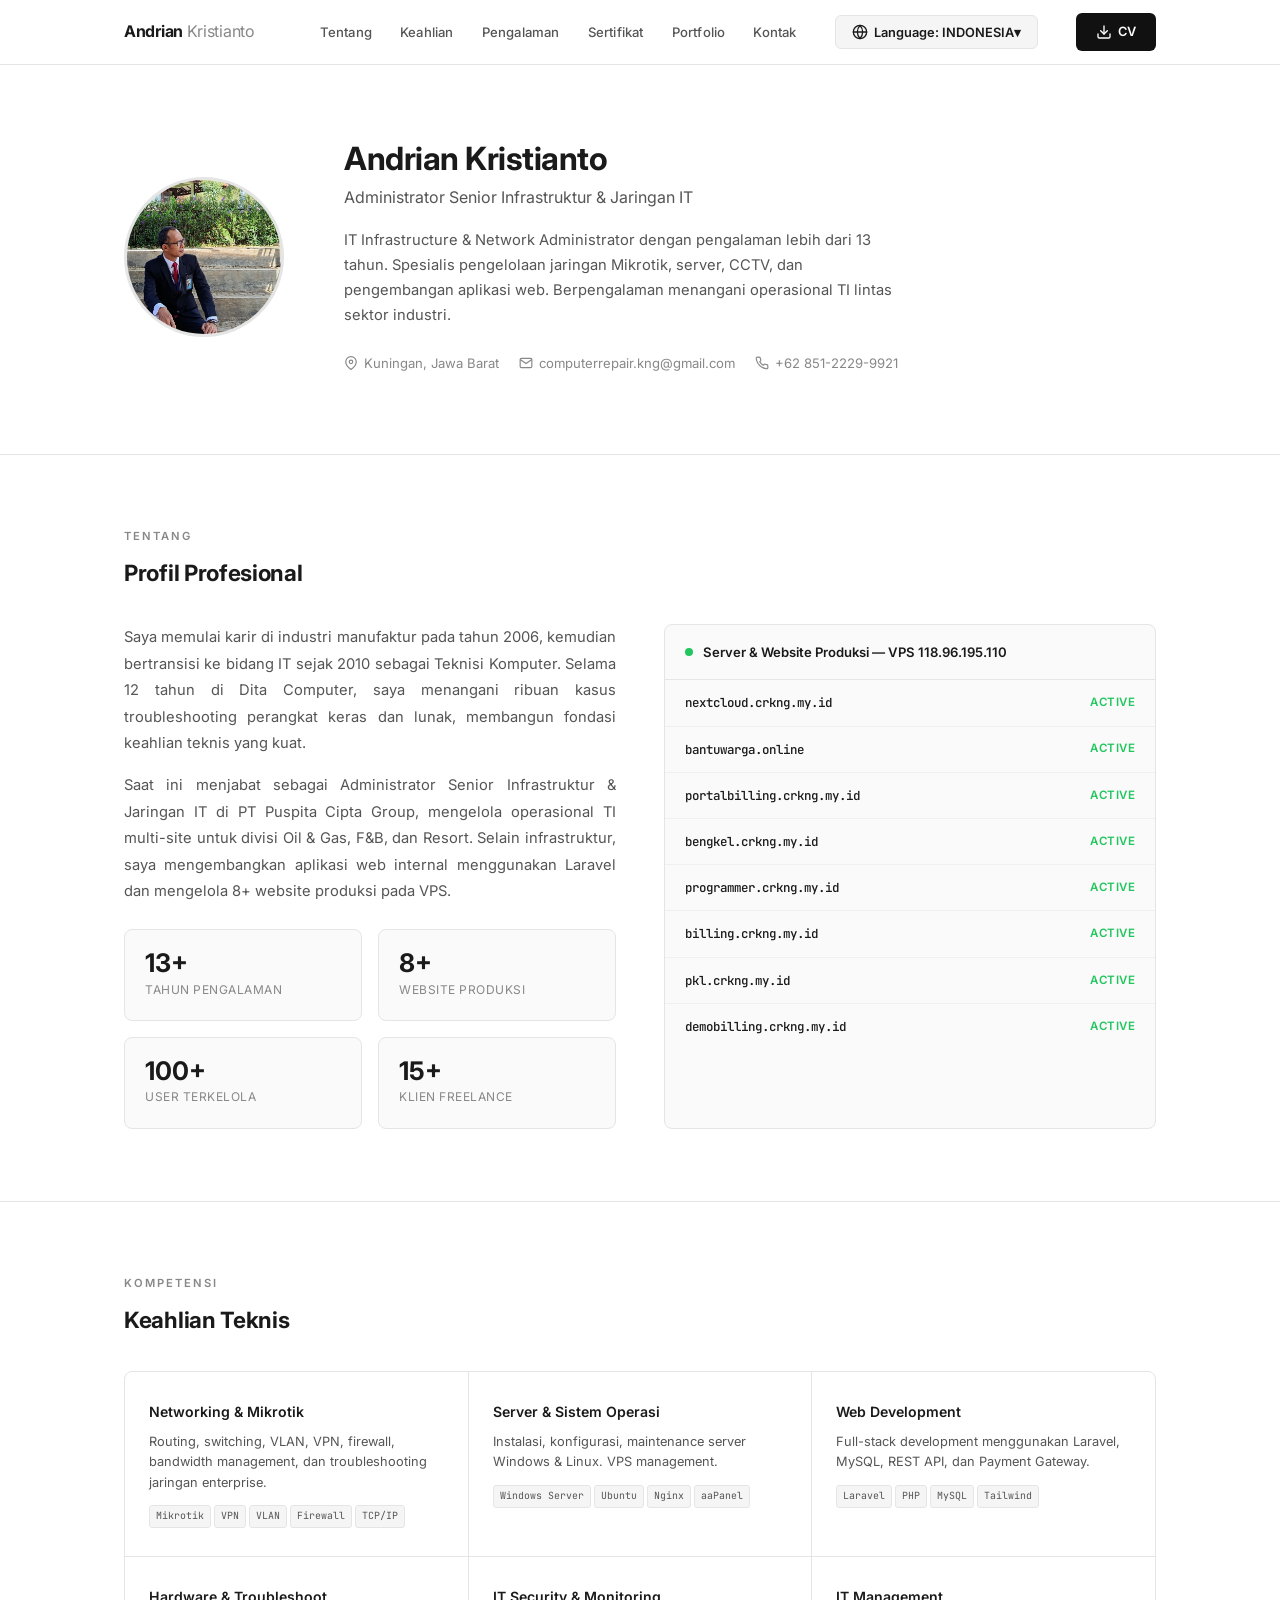
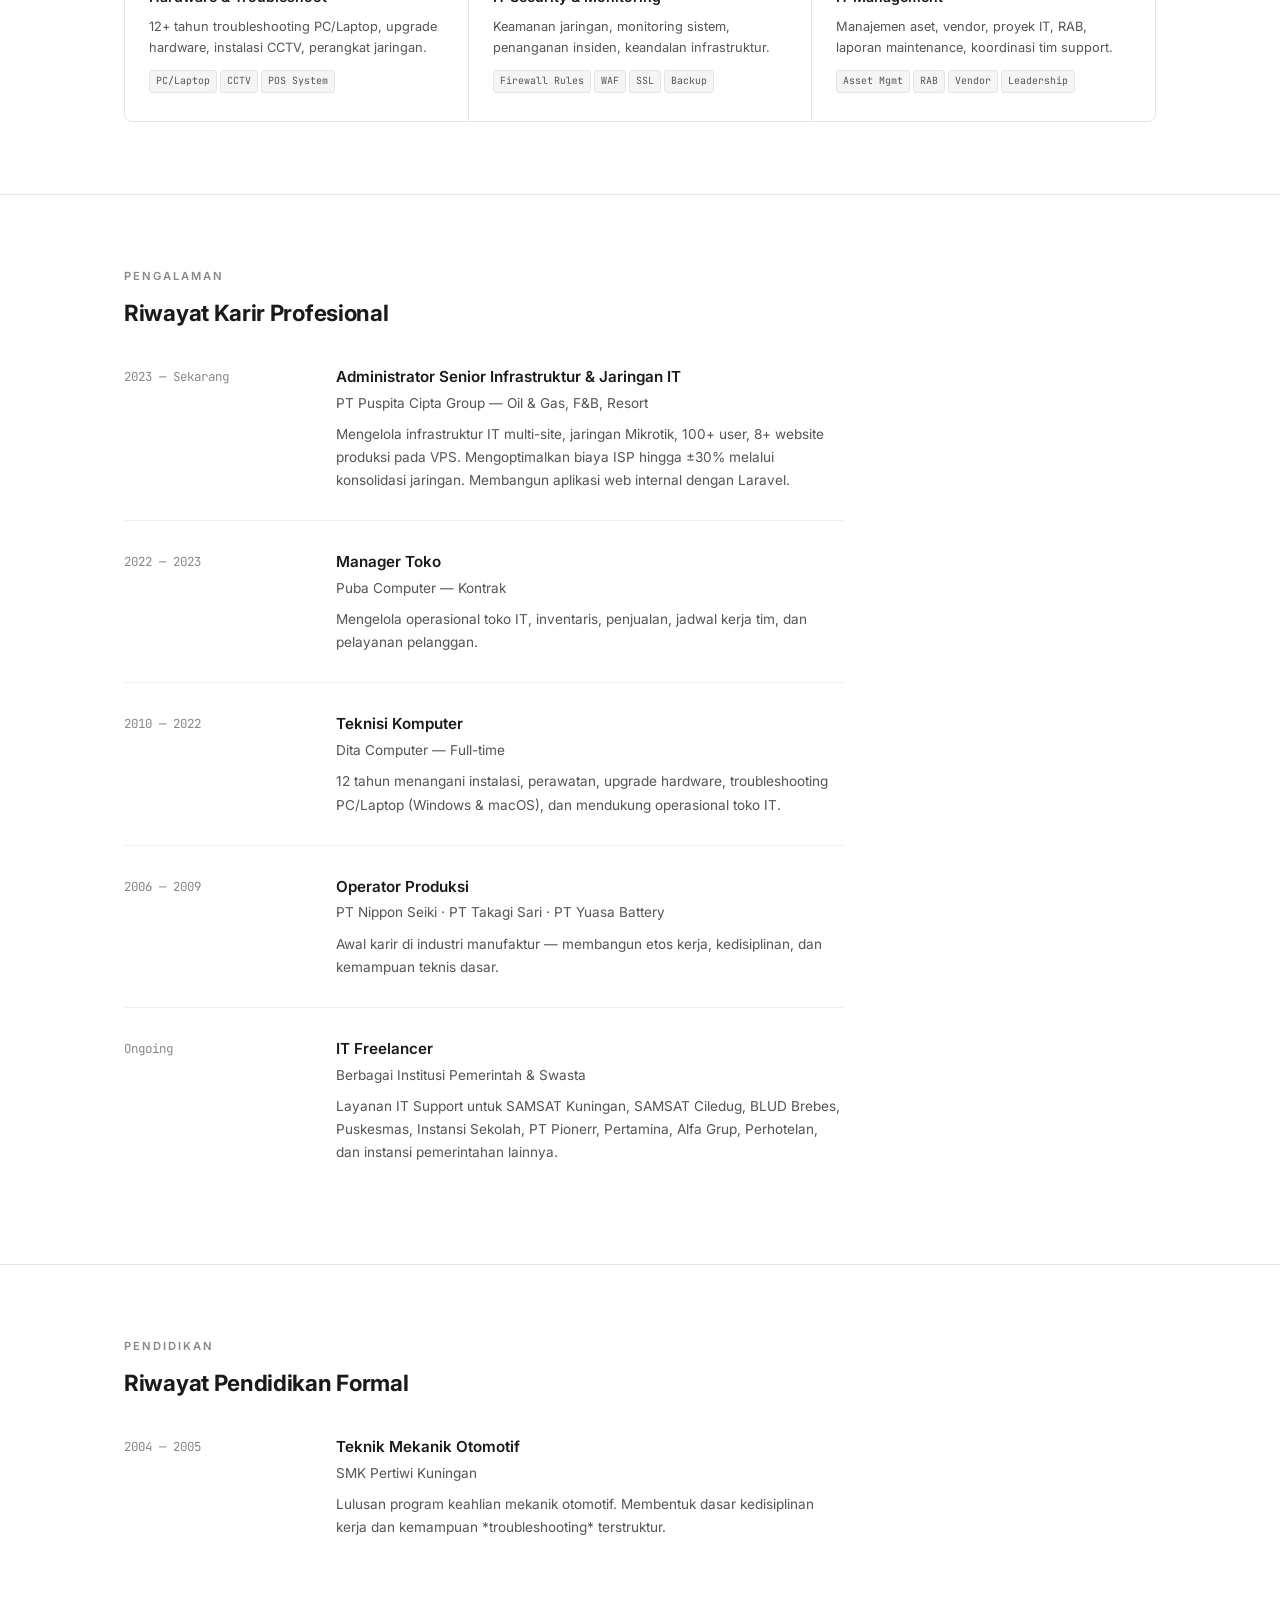
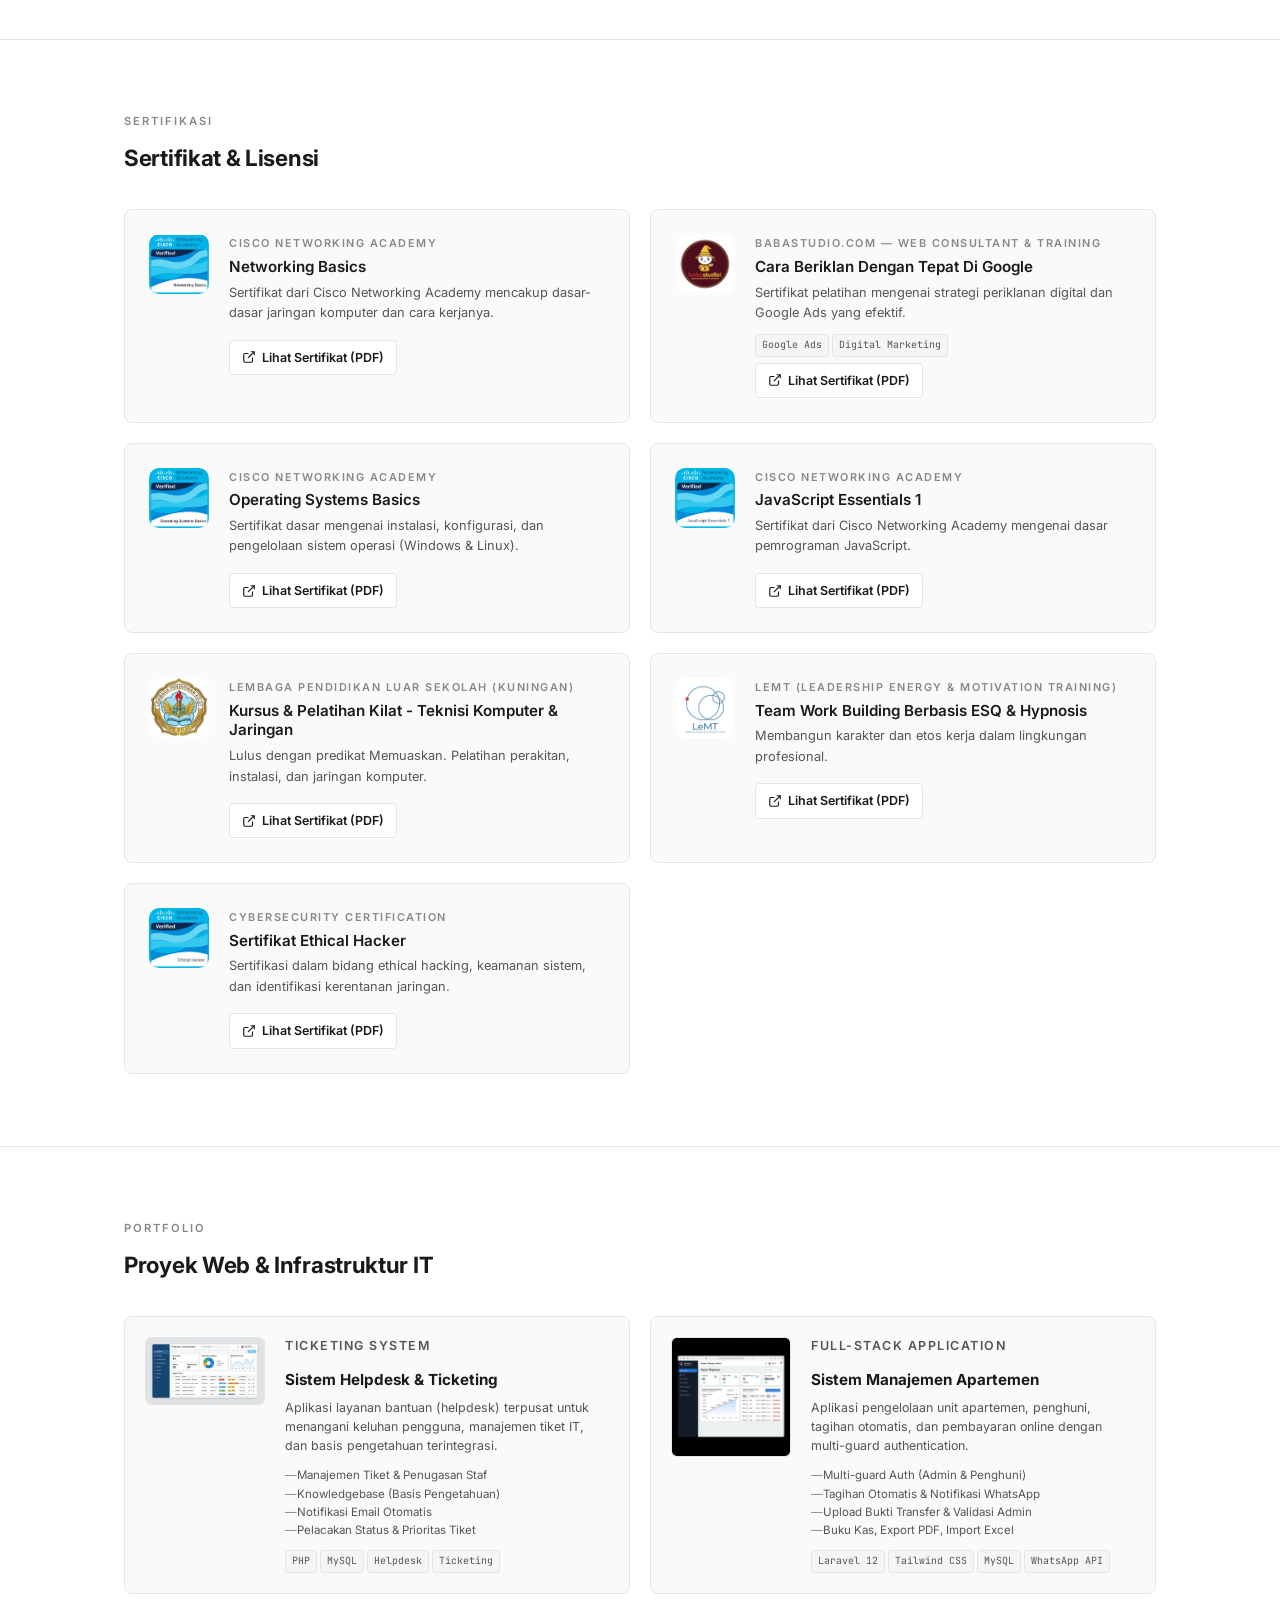
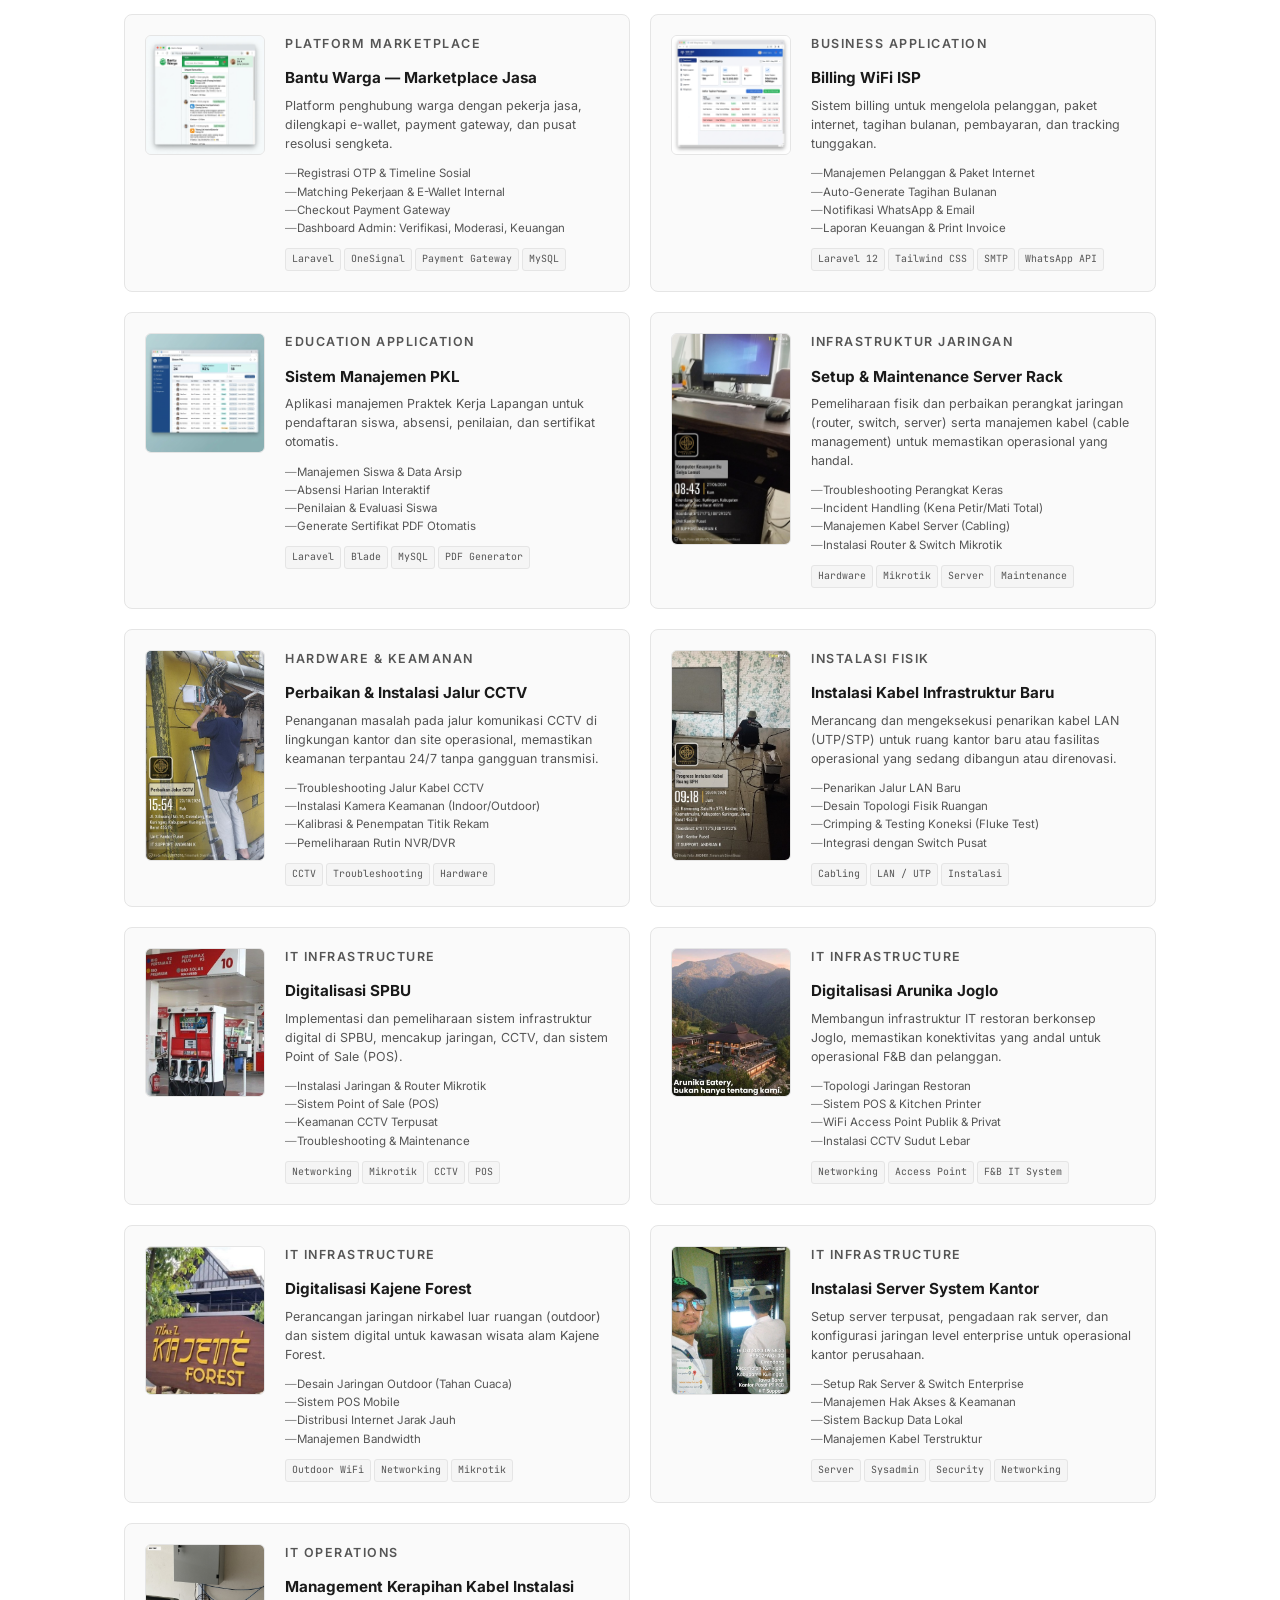
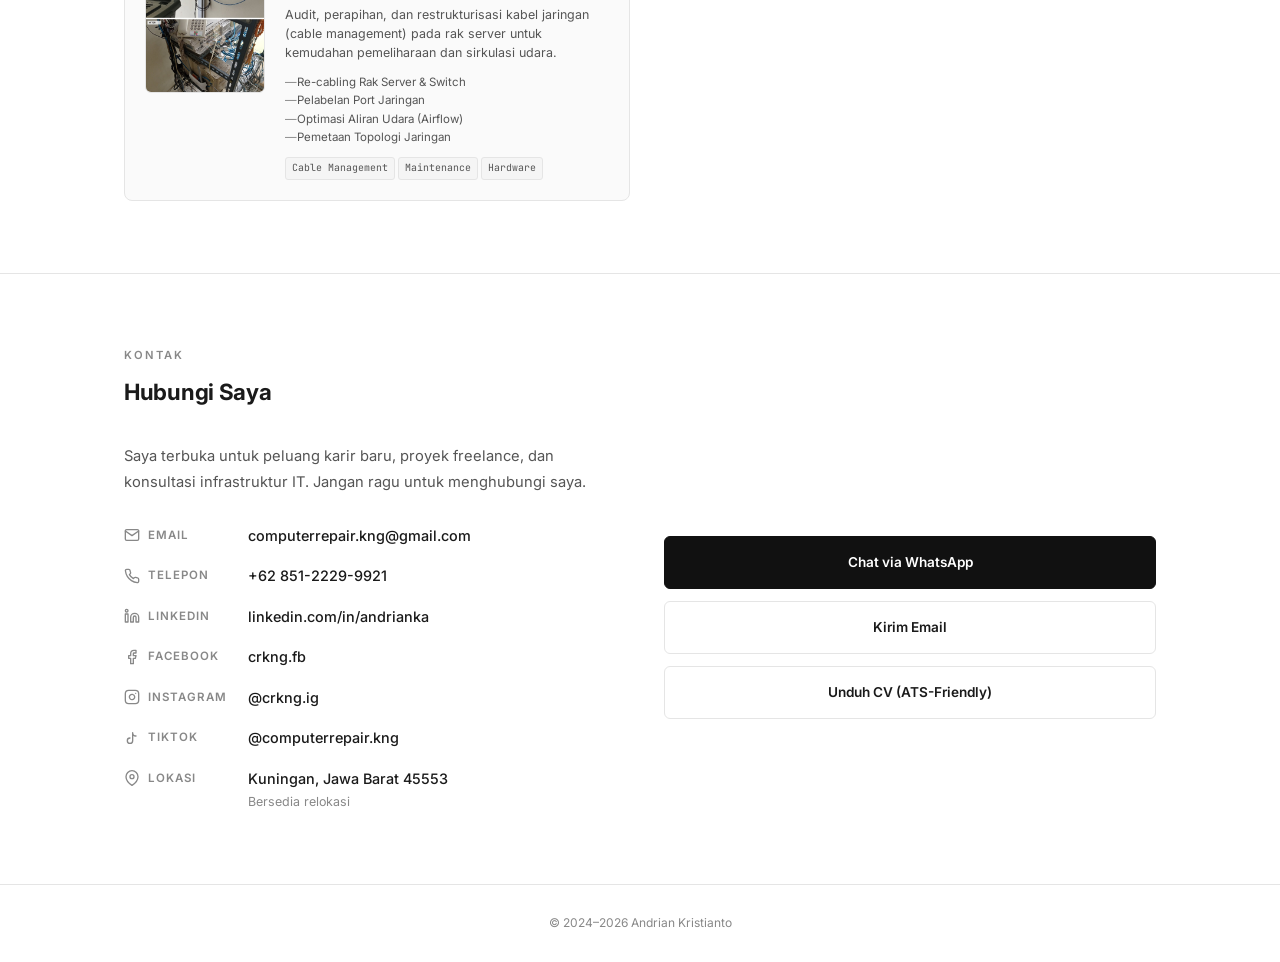
==== index.html @ 70e2c7cf "feat: add Ethical Hacker certification details and badge to portfolio section" ====
<!DOCTYPE html>
<html lang="id">
<head>
    <meta charset="UTF-8">
    <meta name="viewport" content="width=device-width, initial-scale=1.0">
    <title>Andrian Kristianto — IT Infrastructure & Network Administrator</title>
    <meta name="description" content="Andrian Kristianto — Administrator Senior Infrastruktur & Jaringan IT dengan pengalaman 13+ tahun di bidang IT Infrastructure, Networking, dan Web Development.">
    <meta name="author" content="Andrian Kristianto">
    <link rel="icon" href="data:image/svg+xml,<svg xmlns='http://www.w3.org/2000/svg' viewBox='0 0 100 100'><text y='.9em' font-size='90'>A</text></svg>">
    <link rel="stylesheet" href="style.css?v=2.0">
</head>
<body>

    <!-- NAVIGATION -->
    <nav class="navbar">
        <div class="container">
            <a href="#" class="nav-logo">Andrian <span>Kristianto</span></a>
            <div class="nav-menu" id="navMenu">
                <a href="#about">Tentang</a>
                <a href="#skills">Keahlian</a>
                <a href="#experience">Pengalaman</a>
                <a href="#sertifikat">Sertifikat</a>
                <a href="#portfolio">Portfolio</a>
                <a href="#contact">Kontak</a>
                <div class="lang-dropdown">
                    <button class="lang-dropbtn notranslate" onclick="toggleLangDropdown(event)">
                        <svg viewBox="0 0 24 24" width="16" height="16" stroke="currentColor" stroke-width="2" fill="none" stroke-linecap="round" stroke-linejoin="round" style="margin-right: 6px;"><circle cx="12" cy="12" r="10"></circle><line x1="2" y1="12" x2="22" y2="12"></line><path d="M12 2a15.3 15.3 0 0 1 4 10 15.3 15.3 0 0 1-4 10 15.3 15.3 0 0 1-4-10 15.3 15.3 0 0 1 4-10z"></path></svg>
                        <span id="currentLangText">Language: INDONESIA</span> ▾
                    </button>
                    <div class="lang-dropdown-content" id="langDropdownContent">
                        <a href="#" class="active" onclick="switchMainLang(this, 'id', 'INDONESIA'); return false;">INDONESIA</a>
                        <a href="#" onclick="switchMainLang(this, 'en', 'ENGLISH'); return false;">ENGLISH</a>
                        <a href="#" onclick="switchMainLang(this, 'zh-CN', 'CHINA'); return false;">CHINA</a>
                        <a href="#" onclick="switchMainLang(this, 'ja', 'JAPAN'); return false;">JAPAN</a>
                    </div>
                </div>
                <a href="cv-ats.html" class="btn-cv" target="_blank">
                    <svg viewBox="0 0 24 24" width="16" height="16" stroke="currentColor" stroke-width="2" fill="none" stroke-linecap="round" stroke-linejoin="round"><path d="M21 15v4a2 2 0 0 1-2 2H5a2 2 0 0 1-2-2v-4"></path><polyline points="7 10 12 15 17 10"></polyline><line x1="12" y1="15" x2="12" y2="3"></line></svg>
                    CV
                </a>
            </div>
            <div class="nav-toggle" id="navToggle">
                <span></span><span></span><span></span>
            </div>
        </div>
    </nav>

    <!-- HERO -->
    <section class="hero">
        <div class="container">
            <div class="hero-inner">
                <div class="hero-photo">
                    <img src="assets/img/IMG_20260508_091428.jpg" alt="Andrian Kristianto">
                </div>
                <div class="hero-info">
                    <h1>Andrian Kristianto</h1>
                    <p class="hero-title">Administrator Senior Infrastruktur & Jaringan IT</p>
                    <p class="hero-desc">
                        IT Infrastructure & Network Administrator dengan pengalaman lebih dari 13 tahun. 
                        Spesialis pengelolaan jaringan Mikrotik, server, CCTV, dan pengembangan 
                        aplikasi web. Berpengalaman menangani operasional TI lintas sektor industri.
                    </p>
                    <div class="hero-meta">
                        <span>
                            <svg viewBox="0 0 24 24"><path d="M21 10c0 7-9 13-9 13s-9-6-9-13a9 9 0 0118 0z"/><circle cx="12" cy="10" r="3"/></svg>
                            Kuningan, Jawa Barat
                        </span>
                        <span>
                            <svg viewBox="0 0 24 24"><path d="M4 4h16c1.1 0 2 .9 2 2v12c0 1.1-.9 2-2 2H4c-1.1 0-2-.9-2-2V6c0-1.1.9-2 2-2z"/><polyline points="22,6 12,13 2,6"/></svg>
                            computerrepair.kng@gmail.com
                        </span>
                        <span>
                            <svg viewBox="0 0 24 24"><path d="M22 16.92v3a2 2 0 01-2.18 2 19.79 19.79 0 01-8.63-3.07 19.5 19.5 0 01-6-6 19.79 19.79 0 01-3.07-8.67A2 2 0 014.11 2h3a2 2 0 012 1.72c.127.96.361 1.903.7 2.81a2 2 0 01-.45 2.11L8.09 9.91a16 16 0 006 6l1.27-1.27a2 2 0 012.11-.45c.907.339 1.85.573 2.81.7A2 2 0 0122 16.92z"/></svg>
                            +62 851-2229-9921
                        </span>
                    </div>
                </div>
            </div>
        </div>
    </section>

    <!-- ABOUT -->
    <section id="about" class="section">
        <div class="container">
            <p class="section-label">Tentang</p>
            <h2 class="section-title">Profil Profesional</h2>

            <div class="about-grid">
                <div class="about-text reveal">
                    <p>
                        Saya memulai karir di industri manufaktur pada tahun 2006, kemudian bertransisi ke bidang IT 
                        sejak 2010 sebagai Teknisi Komputer. Selama 12 tahun di Dita Computer, saya menangani 
                        ribuan kasus troubleshooting perangkat keras dan lunak, membangun fondasi keahlian teknis 
                        yang kuat.
                    </p>
                    <p>
                        Saat ini menjabat sebagai Administrator Senior Infrastruktur & Jaringan IT di 
                        PT Puspita Cipta Group, mengelola operasional TI multi-site untuk divisi Oil & Gas, 
                        F&B, dan Resort. Selain infrastruktur, saya mengembangkan aplikasi web internal 
                        menggunakan Laravel dan mengelola 8+ website produksi pada VPS.
                    </p>

                    <div class="about-stats">
                        <div class="stat-item">
                            <div class="stat-number">13+</div>
                            <div class="stat-label">Tahun Pengalaman</div>
                        </div>
                        <div class="stat-item">
                            <div class="stat-number">8+</div>
                            <div class="stat-label">Website Produksi</div>
                        </div>
                        <div class="stat-item">
                            <div class="stat-number">100+</div>
                            <div class="stat-label">User Terkelola</div>
                        </div>
                        <div class="stat-item">
                            <div class="stat-number">15+</div>
                            <div class="stat-label">Klien Freelance</div>
                        </div>
                    </div>
                </div>

                <div class="server-panel reveal">
                    <div class="server-panel-header">
                        <span class="dot-green"></span>
                        Server & Website Produksi — VPS 118.96.195.110
                    </div>
                    <div class="server-item">
                        <span class="name">nextcloud.crkng.my.id</span>
                        <span class="status">Active</span>
                    </div>
                    <div class="server-item">
                        <span class="name">bantuwarga.online</span>
                        <span class="status">Active</span>
                    </div>
                    <div class="server-item">
                        <span class="name">portalbilling.crkng.my.id</span>
                        <span class="status">Active</span>
                    </div>
                    <div class="server-item">
                        <span class="name">bengkel.crkng.my.id</span>
                        <span class="status">Active</span>
                    </div>
                    <div class="server-item">
                        <span class="name">programmer.crkng.my.id</span>
                        <span class="status">Active</span>
                    </div>
                    <div class="server-item">
                        <span class="name">billing.crkng.my.id</span>
                        <span class="status">Active</span>
                    </div>
                    <div class="server-item">
                        <span class="name">pkl.crkng.my.id</span>
                        <span class="status">Active</span>
                    </div>
                    <div class="server-item">
                        <span class="name">demobilling.crkng.my.id</span>
                        <span class="status">Active</span>
                    </div>
                </div>
            </div>
        </div>
    </section>

    <!-- SKILLS -->
    <section id="skills" class="section">
        <div class="container">
            <p class="section-label">Kompetensi</p>
            <h2 class="section-title">Keahlian Teknis</h2>

            <div class="skills-grid reveal">
                <div class="skill-item">
                    <h3>Networking & Mikrotik</h3>
                    <p>Routing, switching, VLAN, VPN, firewall, bandwidth management, dan troubleshooting jaringan enterprise.</p>
                    <div class="tags">
                        <span class="tag">Mikrotik</span>
                        <span class="tag">VPN</span>
                        <span class="tag">VLAN</span>
                        <span class="tag">Firewall</span>
                        <span class="tag">TCP/IP</span>
                    </div>
                </div>
                <div class="skill-item">
                    <h3>Server & Sistem Operasi</h3>
                    <p>Instalasi, konfigurasi, maintenance server Windows & Linux. VPS management.</p>
                    <div class="tags">
                        <span class="tag">Windows Server</span>
                        <span class="tag">Ubuntu</span>
                        <span class="tag">Nginx</span>
                        <span class="tag">aaPanel</span>
                    </div>
                </div>
                <div class="skill-item">
                    <h3>Web Development</h3>
                    <p>Full-stack development menggunakan Laravel, MySQL, REST API, dan Payment Gateway.</p>
                    <div class="tags">
                        <span class="tag">Laravel</span>
                        <span class="tag">PHP</span>
                        <span class="tag">MySQL</span>
                        <span class="tag">Tailwind</span>
                    </div>
                </div>
                <div class="skill-item">
                    <h3>Hardware & Troubleshoot</h3>
                    <p>12+ tahun troubleshooting PC/Laptop, upgrade hardware, instalasi CCTV, perangkat jaringan.</p>
                    <div class="tags">
                        <span class="tag">PC/Laptop</span>
                        <span class="tag">CCTV</span>
                        <span class="tag">POS System</span>
                    </div>
                </div>
                <div class="skill-item">
                    <h3>IT Security & Monitoring</h3>
                    <p>Keamanan jaringan, monitoring sistem, penanganan insiden, keandalan infrastruktur.</p>
                    <div class="tags">
                        <span class="tag">Firewall Rules</span>
                        <span class="tag">WAF</span>
                        <span class="tag">SSL</span>
                        <span class="tag">Backup</span>
                    </div>
                </div>
                <div class="skill-item">
                    <h3>IT Management</h3>
                    <p>Manajemen aset, vendor, proyek IT, RAB, laporan maintenance, koordinasi tim support.</p>
                    <div class="tags">
                        <span class="tag">Asset Mgmt</span>
                        <span class="tag">RAB</span>
                        <span class="tag">Vendor</span>
                        <span class="tag">Leadership</span>
                    </div>
                </div>
            </div>
        </div>
    </section>

    <!-- EXPERIENCE -->
    <section id="experience" class="section">
        <div class="container">
            <p class="section-label">Pengalaman</p>
            <h2 class="section-title">Riwayat Karir Profesional</h2>

            <div class="exp-list">
                <div class="exp-item reveal">
                    <div class="exp-date">2023 — Sekarang</div>
                    <div class="exp-content">
                        <h3>Administrator Senior Infrastruktur & Jaringan IT</h3>
                        <p class="exp-company">PT Puspita Cipta Group — Oil & Gas, F&B, Resort</p>
                        <p>Mengelola infrastruktur IT multi-site, jaringan Mikrotik, 100+ user, 8+ website produksi pada VPS. Mengoptimalkan biaya ISP hingga ±30% melalui konsolidasi jaringan. Membangun aplikasi web internal dengan Laravel.</p>
                    </div>
                </div>
                <div class="exp-item reveal">
                    <div class="exp-date">2022 — 2023</div>
                    <div class="exp-content">
                        <h3>Manager Toko</h3>
                        <p class="exp-company">Puba Computer — Kontrak</p>
                        <p>Mengelola operasional toko IT, inventaris, penjualan, jadwal kerja tim, dan pelayanan pelanggan.</p>
                    </div>
                </div>
                <div class="exp-item reveal">
                    <div class="exp-date">2010 — 2022</div>
                    <div class="exp-content">
                        <h3>Teknisi Komputer</h3>
                        <p class="exp-company">Dita Computer — Full-time</p>
                        <p>12 tahun menangani instalasi, perawatan, upgrade hardware, troubleshooting PC/Laptop (Windows & macOS), dan mendukung operasional toko IT.</p>
                    </div>
                </div>
                <div class="exp-item reveal">
                    <div class="exp-date">2006 — 2009</div>
                    <div class="exp-content">
                        <h3>Operator Produksi</h3>
                        <p class="exp-company">PT Nippon Seiki · PT Takagi Sari · PT Yuasa Battery</p>
                        <p>Awal karir di industri manufaktur — membangun etos kerja, kedisiplinan, dan kemampuan teknis dasar.</p>
                    </div>
                </div>
                <div class="exp-item reveal">
                    <div class="exp-date">Ongoing</div>
                    <div class="exp-content">
                        <h3>IT Freelancer</h3>
                        <p class="exp-company">Berbagai Institusi Pemerintah & Swasta</p>
                        <p>Layanan IT Support untuk SAMSAT Kuningan, SAMSAT Ciledug, BLUD Brebes, Puskesmas, Instansi Sekolah, PT Pionerr, Pertamina, Alfa Grup, Perhotelan, dan instansi pemerintahan lainnya.</p>
                    </div>
                </div>
            </div>
        </div>
    </section>

    <!-- EDUCATION -->
    <section id="education" class="section">
        <div class="container">
            <p class="section-label">Pendidikan</p>
            <h2 class="section-title">Riwayat Pendidikan Formal</h2>

            <div class="exp-list">
                <div class="exp-item reveal">
                    <div class="exp-date">2004 — 2005</div>
                    <div class="exp-content">
                        <h3>Teknik Mekanik Otomotif</h3>
                        <p class="exp-company">SMK Pertiwi Kuningan</p>
                        <p>Lulusan program keahlian mekanik otomotif. Membentuk dasar kedisiplinan kerja dan kemampuan *troubleshooting* terstruktur.</p>
                    </div>
                </div>
            </div>
        </div>
    </section>

    <!-- SERTIFIKAT -->
    <section id="sertifikat" class="section">
        <div class="container">
            <p class="section-label">Sertifikasi</p>
            <h2 class="section-title">Sertifikat & Lisensi</h2>

            <div class="cert-grid reveal">
                <div class="cert-card">
                    <div class="cert-badge" style="padding: 0; overflow: hidden; background: transparent; border: none; box-shadow: none;">
                        <img src="assets/img/badge-networking.jpg" alt="Cisco Badge" style="width: 100%; height: 100%; object-fit: contain;">
                    </div>
                    <div class="cert-info">
                        <p class="cert-issuer">Cisco Networking Academy</p>
                        <h3>Networking Basics</h3>
                        <p class="cert-desc">Sertifikat dari Cisco Networking Academy mencakup dasar-dasar jaringan komputer dan cara kerjanya.</p>
                        <a href="Sertifikat/Certificated Basic Skill Networking Andrian.pdf" target="_blank" class="cert-link">
                            <svg viewBox="0 0 24 24" width="14" height="14" stroke="currentColor" stroke-width="2" fill="none"><path d="M18 13v6a2 2 0 0 1-2 2H5a2 2 0 0 1-2-2V8a2 2 0 0 1 2-2h6"></path><polyline points="15 3 21 3 21 9"></polyline><line x1="10" y1="14" x2="21" y2="3"></line></svg>
                            Lihat Sertifikat (PDF)
                        </a>
                    </div>
                </div>

                <div class="cert-card">
                    <div class="cert-badge" style="padding: 0; overflow: hidden; background: transparent; border: none; box-shadow: none;">
                        <img src="assets/img/badge-babastudio.jpg" alt="Babastudio Badge" style="width: 100%; height: 100%; object-fit: contain; border-radius: 8px;">
                    </div>
                    <div class="cert-info">
                        <p class="cert-issuer">Babastudio.com — Web Consultant & Training</p>
                        <h3>Cara Beriklan Dengan Tepat Di Google</h3>
                        <p class="cert-desc">Sertifikat pelatihan mengenai strategi periklanan digital dan Google Ads yang efektif.</p>
                        <div class="tags">
                            <span class="tag">Google Ads</span>
                            <span class="tag">Digital Marketing</span>
                        </div>
                        <a href="Sertifikat/Sertifikat Andrian Kristianto Cara Beriklan Dengan Tepat Di Google.pdf" target="_blank" class="cert-link">
                            <svg viewBox="0 0 24 24" width="14" height="14" stroke="currentColor" stroke-width="2" fill="none"><path d="M18 13v6a2 2 0 0 1-2 2H5a2 2 0 0 1-2-2V8a2 2 0 0 1 2-2h6"></path><polyline points="15 3 21 3 21 9"></polyline><line x1="10" y1="14" x2="21" y2="3"></line></svg>
                            Lihat Sertifikat (PDF)
                        </a>
                    </div>
                </div>

                <div class="cert-card">
                    <div class="cert-badge" style="padding: 0; overflow: hidden; background: transparent; border: none; box-shadow: none;">
                        <img src="assets/img/badge-os.jpg" alt="Cisco Badge" style="width: 100%; height: 100%; object-fit: contain;">
                    </div>
                    <div class="cert-info">
                        <p class="cert-issuer">Cisco Networking Academy</p>
                        <h3>Operating Systems Basics</h3>
                        <p class="cert-desc">Sertifikat dasar mengenai instalasi, konfigurasi, dan pengelolaan sistem operasi (Windows & Linux).</p>
                        <a href="Sertifikat/Sertifikat Basic OS.pdf" target="_blank" class="cert-link">
                            <svg viewBox="0 0 24 24" width="14" height="14" stroke="currentColor" stroke-width="2" fill="none"><path d="M18 13v6a2 2 0 0 1-2 2H5a2 2 0 0 1-2-2V8a2 2 0 0 1 2-2h6"></path><polyline points="15 3 21 3 21 9"></polyline><line x1="10" y1="14" x2="21" y2="3"></line></svg>
                            Lihat Sertifikat (PDF)
                        </a>
                    </div>
                </div>

                <div class="cert-card">
                    <div class="cert-badge" style="padding: 0; overflow: hidden; background: transparent; border: none; box-shadow: none;">
                        <img src="assets/img/badge-js.jpg" alt="Cisco Badge" style="width: 100%; height: 100%; object-fit: contain;">
                    </div>
                    <div class="cert-info">
                        <p class="cert-issuer">Cisco Networking Academy</p>
                        <h3>JavaScript Essentials 1</h3>
                        <p class="cert-desc">Sertifikat dari Cisco Networking Academy mengenai dasar pemrograman JavaScript.</p>
                        <a href="Sertifikat/Sertifikat Javascript.pdf" target="_blank" class="cert-link">
                            <svg viewBox="0 0 24 24" width="14" height="14" stroke="currentColor" stroke-width="2" fill="none"><path d="M18 13v6a2 2 0 0 1-2 2H5a2 2 0 0 1-2-2V8a2 2 0 0 1 2-2h6"></path><polyline points="15 3 21 3 21 9"></polyline><line x1="10" y1="14" x2="21" y2="3"></line></svg>
                            Lihat Sertifikat (PDF)
                        </a>
                    </div>
                </div>

                <div class="cert-card">
                    <div class="cert-badge" style="padding: 0; overflow: hidden; background: transparent; border: none; box-shadow: none;">
                        <img src="assets/img/badge-lpk.jpg" alt="LPK Kilat Badge" style="width: 100%; height: 100%; object-fit: contain; border-radius: 8px;">
                    </div>
                    <div class="cert-info">
                        <p class="cert-issuer">Lembaga Pendidikan Luar Sekolah (Kuningan)</p>
                        <h3>Kursus & Pelatihan Kilat - Teknisi Komputer & Jaringan</h3>
                        <p class="cert-desc">Lulus dengan predikat Memuaskan. Pelatihan perakitan, instalasi, dan jaringan komputer.</p>
                        <a href="Sertifikat/Sertifikat_Teknisi_Komputer.pdf" target="_blank" class="cert-link">
                            <svg viewBox="0 0 24 24" width="14" height="14" stroke="currentColor" stroke-width="2" fill="none"><path d="M18 13v6a2 2 0 0 1-2 2H5a2 2 0 0 1-2-2V8a2 2 0 0 1 2-2h6"></path><polyline points="15 3 21 3 21 9"></polyline><line x1="10" y1="14" x2="21" y2="3"></line></svg>
                            Lihat Sertifikat (PDF)
                        </a>
                    </div>
                </div>

                <div class="cert-card">
                    <div class="cert-badge" style="padding: 0; overflow: hidden; background: transparent; border: none; box-shadow: none;">
                        <img src="assets/img/badge-lemt.jpg" alt="LeMT Badge" style="width: 100%; height: 100%; object-fit: contain; border-radius: 8px;">
                    </div>
                    <div class="cert-info">
                        <p class="cert-issuer">LeMT (Leadership energy & Motivation Training)</p>
                        <h3>Team Work Building Berbasis ESQ & Hypnosis</h3>
                        <p class="cert-desc">Membangun karakter dan etos kerja dalam lingkungan profesional.</p>
                        <a href="Sertifikat/Sertifikat_Team_Work_ESQ.pdf" target="_blank" class="cert-link">
                            <svg viewBox="0 0 24 24" width="14" height="14" stroke="currentColor" stroke-width="2" fill="none"><path d="M18 13v6a2 2 0 0 1-2 2H5a2 2 0 0 1-2-2V8a2 2 0 0 1 2-2h6"></path><polyline points="15 3 21 3 21 9"></polyline><line x1="10" y1="14" x2="21" y2="3"></line></svg>
                            Lihat Sertifikat (PDF)
                        </a>
                    </div>
                </div>

                <div class="cert-card">
                    <div class="cert-badge" style="padding: 0; overflow: hidden; background: transparent; border: none; box-shadow: none;">
                        <img src="assets/img/badge-ethical-hacker.jpg" alt="Ethical Hacker Badge" style="width: 100%; height: 100%; object-fit: contain; border-radius: 8px; cursor: pointer;">
                    </div>
                    <div class="cert-info">
                        <p class="cert-issuer">Cybersecurity Certification</p>
                        <h3>Sertifikat Ethical Hacker</h3>
                        <p class="cert-desc">Sertifikasi dalam bidang ethical hacking, keamanan sistem, dan identifikasi kerentanan jaringan.</p>
                        <a href="Sertifikat/Sertifikat_Ethical_Hacker.pdf" target="_blank" class="cert-link">
                            <svg viewBox="0 0 24 24" width="14" height="14" stroke="currentColor" stroke-width="2" fill="none"><path d="M18 13v6a2 2 0 0 1-2 2H5a2 2 0 0 1-2-2V8a2 2 0 0 1 2-2h6"></path><polyline points="15 3 21 3 21 9"></polyline><line x1="10" y1="14" x2="21" y2="3"></line></svg>
                            Lihat Sertifikat (PDF)
                        </a>
                    </div>
                </div>

            </div>
        </div>
    </section>

    <!-- PORTFOLIO -->
    <section id="portfolio" class="section">
        <div class="container">
            <p class="section-label">Portfolio</p>
            <h2 class="section-title">Proyek Web & Infrastruktur IT</h2>

            <div class="project-list">

                <div class="project-card reveal">
                    <div class="project-image">
                        <img src="assets/img/project-helpdesk.jpg" alt="Sistem Helpdesk & Ticketing">
                    </div>
                    <div class="project-content">
                        <p class="project-type">Ticketing System</p>
                        <h3>Sistem Helpdesk & Ticketing</h3>
                        <p>Aplikasi layanan bantuan (helpdesk) terpusat untuk menangani keluhan pengguna, manajemen tiket IT, dan basis pengetahuan terintegrasi.</p>
                        <ul class="project-features">
                            <li>Manajemen Tiket & Penugasan Staf</li>
                            <li>Knowledgebase (Basis Pengetahuan)</li>
                            <li>Notifikasi Email Otomatis</li>
                            <li>Pelacakan Status & Prioritas Tiket</li>
                        </ul>
                        <div class="tags">
                            <span class="tag">PHP</span>
                            <span class="tag">MySQL</span>
                            <span class="tag">Helpdesk</span>
                            <span class="tag">Ticketing</span>
                        </div>
                    </div>
                </div>

                <div class="project-card reveal">
                    <div class="project-image">
                        <img src="assets/img/apartemen.png" alt="Sistem Manajemen Apartemen">
                    </div>
                    <div class="project-content">
                        <p class="project-type">Full-Stack Application</p>
                        <h3>Sistem Manajemen Apartemen</h3>
                        <p>Aplikasi pengelolaan unit apartemen, penghuni, tagihan otomatis, dan pembayaran online dengan multi-guard authentication.</p>
                        <ul class="project-features">
                            <li>Multi-guard Auth (Admin & Penghuni)</li>
                            <li>Tagihan Otomatis & Notifikasi WhatsApp</li>
                            <li>Upload Bukti Transfer & Validasi Admin</li>
                            <li>Buku Kas, Export PDF, Import Excel</li>
                        </ul>
                        <div class="tags">
                            <span class="tag">Laravel 12</span>
                            <span class="tag">Tailwind CSS</span>
                            <span class="tag">MySQL</span>
                            <span class="tag">WhatsApp API</span>
                        </div>
                    </div>
                </div>

                <div class="project-card reveal">
                    <div class="project-image">
                        <img src="assets/img/bantuwarga.png" alt="Bantu Warga — Marketplace Jasa">
                    </div>
                    <div class="project-content">
                        <p class="project-type">Platform Marketplace</p>
                        <h3>Bantu Warga — Marketplace Jasa</h3>
                        <p>Platform penghubung warga dengan pekerja jasa, dilengkapi e-wallet, payment gateway, dan pusat resolusi sengketa.</p>
                        <ul class="project-features">
                            <li>Registrasi OTP & Timeline Sosial</li>
                            <li>Matching Pekerjaan & E-Wallet Internal</li>
                            <li>Checkout Payment Gateway</li>
                            <li>Dashboard Admin: Verifikasi, Moderasi, Keuangan</li>
                        </ul>
                        <div class="tags">
                            <span class="tag">Laravel</span>
                            <span class="tag">OneSignal</span>
                            <span class="tag">Payment Gateway</span>
                            <span class="tag">MySQL</span>
                        </div>
                    </div>
                </div>

                <div class="project-card reveal">
                    <div class="project-image">
                        <img src="assets/img/billing.png" alt="Billing WiFi ISP">
                    </div>
                    <div class="project-content">
                        <p class="project-type">Business Application</p>
                        <h3>Billing WiFi ISP</h3>
                        <p>Sistem billing untuk mengelola pelanggan, paket internet, tagihan bulanan, pembayaran, dan tracking tunggakan.</p>
                        <ul class="project-features">
                            <li>Manajemen Pelanggan & Paket Internet</li>
                            <li>Auto-Generate Tagihan Bulanan</li>
                            <li>Notifikasi WhatsApp & Email</li>
                            <li>Laporan Keuangan & Print Invoice</li>
                        </ul>
                        <div class="tags">
                            <span class="tag">Laravel 12</span>
                            <span class="tag">Tailwind CSS</span>
                            <span class="tag">SMTP</span>
                            <span class="tag">WhatsApp API</span>
                        </div>
                    </div>
                </div>

                <div class="project-card reveal">
                    <div class="project-image">
                        <img src="assets/img/pkl.png" alt="Sistem Manajemen PKL">
                    </div>
                    <div class="project-content">
                        <p class="project-type">Education Application</p>
                        <h3>Sistem Manajemen PKL</h3>
                        <p>Aplikasi manajemen Praktek Kerja Lapangan untuk pendaftaran siswa, absensi, penilaian, dan sertifikat otomatis.</p>
                        <ul class="project-features">
                            <li>Manajemen Siswa & Data Arsip</li>
                            <li>Absensi Harian Interaktif</li>
                            <li>Penilaian & Evaluasi Siswa</li>
                            <li>Generate Sertifikat PDF Otomatis</li>
                        </ul>
                        <div class="tags">
                            <span class="tag">Laravel</span>
                            <span class="tag">Blade</span>
                            <span class="tag">MySQL</span>
                            <span class="tag">PDF Generator</span>
                        </div>
                    </div>
                </div>

                <div class="project-card reveal">
                    <div class="project-image">
                        <img src="assets/img/infra-server.jpg" alt="Setup Server dan Jaringan">
                    </div>
                    <div class="project-content">
                        <p class="project-type">Infrastruktur Jaringan</p>
                        <h3>Setup & Maintenance Server Rack</h3>
                        <p>Pemeliharaan fisik dan perbaikan perangkat jaringan (router, switch, server) serta manajemen kabel (cable management) untuk memastikan operasional yang handal.</p>
                        <ul class="project-features">
                            <li>Troubleshooting Perangkat Keras</li>
                            <li>Incident Handling (Kena Petir/Mati Total)</li>
                            <li>Manajemen Kabel Server (Cabling)</li>
                            <li>Instalasi Router & Switch Mikrotik</li>
                        </ul>
                        <div class="tags">
                            <span class="tag">Hardware</span>
                            <span class="tag">Mikrotik</span>
                            <span class="tag">Server</span>
                            <span class="tag">Maintenance</span>
                        </div>
                    </div>
                </div>

                <div class="project-card reveal">
                    <div class="project-image">
                        <img src="assets/img/infra-cctv.jpg" alt="Perbaikan Jalur CCTV">
                    </div>
                    <div class="project-content">
                        <p class="project-type">Hardware & Keamanan</p>
                        <h3>Perbaikan & Instalasi Jalur CCTV</h3>
                        <p>Penanganan masalah pada jalur komunikasi CCTV di lingkungan kantor dan site operasional, memastikan keamanan terpantau 24/7 tanpa gangguan transmisi.</p>
                        <ul class="project-features">
                            <li>Troubleshooting Jalur Kabel CCTV</li>
                            <li>Instalasi Kamera Keamanan (Indoor/Outdoor)</li>
                            <li>Kalibrasi & Penempatan Titik Rekam</li>
                            <li>Pemeliharaan Rutin NVR/DVR</li>
                        </ul>
                        <div class="tags">
                            <span class="tag">CCTV</span>
                            <span class="tag">Troubleshooting</span>
                            <span class="tag">Hardware</span>
                        </div>
                    </div>
                </div>

                <div class="project-card reveal">
                    <div class="project-image">
                        <img src="assets/img/infra-cabling.jpg" alt="Progress Instalasi Kabel Ruang">
                    </div>
                    <div class="project-content">
                        <p class="project-type">Instalasi Fisik</p>
                        <h3>Instalasi Kabel Infrastruktur Baru</h3>
                        <p>Merancang dan mengeksekusi penarikan kabel LAN (UTP/STP) untuk ruang kantor baru atau fasilitas operasional yang sedang dibangun atau direnovasi.</p>
                        <ul class="project-features">
                            <li>Penarikan Jalur LAN Baru</li>
                            <li>Desain Topologi Fisik Ruangan</li>
                            <li>Crimping & Testing Koneksi (Fluke Test)</li>
                            <li>Integrasi dengan Switch Pusat</li>
                        </ul>
                        <div class="tags">
                            <span class="tag">Cabling</span>
                            <span class="tag">LAN / UTP</span>
                            <span class="tag">Instalasi</span>
                        </div>
                    </div>
                </div>

                <div class="project-card reveal">
                    <div class="project-image">
                        <img src="assets/img/project-spbu.jpg" alt="Digitalisasi SPBU">
                    </div>
                    <div class="project-content">
                        <p class="project-type">IT Infrastructure</p>
                        <h3>Digitalisasi SPBU</h3>
                        <p>Implementasi dan pemeliharaan sistem infrastruktur digital di SPBU, mencakup jaringan, CCTV, dan sistem Point of Sale (POS).</p>
                        <ul class="project-features">
                            <li>Instalasi Jaringan & Router Mikrotik</li>
                            <li>Sistem Point of Sale (POS)</li>
                            <li>Keamanan CCTV Terpusat</li>
                            <li>Troubleshooting & Maintenance</li>
                        </ul>
                        <div class="tags">
                            <span class="tag">Networking</span>
                            <span class="tag">Mikrotik</span>
                            <span class="tag">CCTV</span>
                            <span class="tag">POS</span>
                        </div>
                    </div>
                </div>

                <div class="project-card reveal">
                    <div class="project-image">
                        <img src="assets/img/project-arunika.jpg" alt="Digitalisasi Arunika Joglo">
                    </div>
                    <div class="project-content">
                        <p class="project-type">IT Infrastructure</p>
                        <h3>Digitalisasi Arunika Joglo</h3>
                        <p>Membangun infrastruktur IT restoran berkonsep Joglo, memastikan konektivitas yang andal untuk operasional F&B dan pelanggan.</p>
                        <ul class="project-features">
                            <li>Topologi Jaringan Restoran</li>
                            <li>Sistem POS & Kitchen Printer</li>
                            <li>WiFi Access Point Publik & Privat</li>
                            <li>Instalasi CCTV Sudut Lebar</li>
                        </ul>
                        <div class="tags">
                            <span class="tag">Networking</span>
                            <span class="tag">Access Point</span>
                            <span class="tag">F&B IT System</span>
                        </div>
                    </div>
                </div>

                <div class="project-card reveal">
                    <div class="project-image">
                        <img src="assets/img/project-kajene.jpg" alt="Digitalisasi Kajene Forest">
                    </div>
                    <div class="project-content">
                        <p class="project-type">IT Infrastructure</p>
                        <h3>Digitalisasi Kajene Forest</h3>
                        <p>Perancangan jaringan nirkabel luar ruangan (outdoor) dan sistem digital untuk kawasan wisata alam Kajene Forest.</p>
                        <ul class="project-features">
                            <li>Desain Jaringan Outdoor (Tahan Cuaca)</li>
                            <li>Sistem POS Mobile</li>
                            <li>Distribusi Internet Jarak Jauh</li>
                            <li>Manajemen Bandwidth</li>
                        </ul>
                        <div class="tags">
                            <span class="tag">Outdoor WiFi</span>
                            <span class="tag">Networking</span>
                            <span class="tag">Mikrotik</span>
                        </div>
                    </div>
                </div>

                <div class="project-card reveal">
                    <div class="project-image">
                        <img src="assets/img/project-server.jpg" alt="Instalasi Server System Kantor">
                    </div>
                    <div class="project-content">
                        <p class="project-type">IT Infrastructure</p>
                        <h3>Instalasi Server System Kantor</h3>
                        <p>Setup server terpusat, pengadaan rak server, dan konfigurasi jaringan level enterprise untuk operasional kantor perusahaan.</p>
                        <ul class="project-features">
                            <li>Setup Rak Server & Switch Enterprise</li>
                            <li>Manajemen Hak Akses & Keamanan</li>
                            <li>Sistem Backup Data Lokal</li>
                            <li>Manajemen Kabel Terstruktur</li>
                        </ul>
                        <div class="tags">
                            <span class="tag">Server</span>
                            <span class="tag">Sysadmin</span>
                            <span class="tag">Security</span>
                            <span class="tag">Networking</span>
                        </div>
                    </div>
                </div>

                <div class="project-card reveal">
                    <div class="project-image">
                        <img src="assets/img/project-cable.jpg" alt="Management Kerapihan Kabel Instalasi">
                    </div>
                    <div class="project-content">
                        <p class="project-type">IT Operations</p>
                        <h3>Management Kerapihan Kabel Instalasi</h3>
                        <p>Audit, perapihan, dan restrukturisasi kabel jaringan (cable management) pada rak server untuk kemudahan pemeliharaan dan sirkulasi udara.</p>
                        <ul class="project-features">
                            <li>Re-cabling Rak Server & Switch</li>
                            <li>Pelabelan Port Jaringan</li>
                            <li>Optimasi Aliran Udara (Airflow)</li>
                            <li>Pemetaan Topologi Jaringan</li>
                        </ul>
                        <div class="tags">
                            <span class="tag">Cable Management</span>
                            <span class="tag">Maintenance</span>
                            <span class="tag">Hardware</span>
                        </div>
                    </div>
                </div>

            </div>
        </div>
    </section>

    <!-- CONTACT -->
    <section id="contact" class="section">
        <div class="container">
            <p class="section-label">Kontak</p>
            <h2 class="section-title">Hubungi Saya</h2>

            <div class="contact-grid">
                <div class="contact-text reveal">
                    <p>Saya terbuka untuk peluang karir baru, proyek freelance, dan konsultasi infrastruktur IT. Jangan ragu untuk menghubungi saya.</p>
                    
                    <div class="contact-list">
                        <div class="contact-row">
                            <span class="label">
                                <svg viewBox="0 0 24 24" width="16" height="16" stroke="currentColor" stroke-width="2" fill="none" stroke-linecap="round" stroke-linejoin="round"><path d="M4 4h16c1.1 0 2 .9 2 2v12c0 1.1-.9 2-2 2H4c-1.1 0-2-.9-2-2V6c0-1.1.9-2 2-2z"></path><polyline points="22,6 12,13 2,6"></polyline></svg>
                                Email
                            </span>
                            <span class="value">
                                computerrepair.kng@gmail.com
                            </span>
                        </div>
                        <div class="contact-row">
                            <span class="label">
                                <svg viewBox="0 0 24 24" width="16" height="16" stroke="currentColor" stroke-width="2" fill="none" stroke-linecap="round" stroke-linejoin="round"><path d="M22 16.92v3a2 2 0 0 1-2.18 2 19.79 19.79 0 0 1-8.63-3.07 19.5 19.5 0 0 1-6-6 19.79 19.79 0 0 1-3.07-8.67A2 2 0 0 1 4.11 2h3a2 2 0 0 1 2 1.72 12.84 12.84 0 0 0 .7 2.81 2 2 0 0 1-.45 2.11L8.09 9.91a16 16 0 0 0 6 6l1.27-1.27a2 2 0 0 1 2.11-.45 12.84 12.84 0 0 0 2.81.7A2 2 0 0 1 22 16.92z"></path></svg>
                                Telepon
                            </span>
                            <span class="value">
                                +62 851-2229-9921
                            </span>
                        </div>
                        <div class="contact-row">
                            <span class="label">
                                <svg viewBox="0 0 24 24" width="16" height="16" stroke="currentColor" stroke-width="2" fill="none" stroke-linecap="round" stroke-linejoin="round"><path d="M16 8a6 6 0 0 1 6 6v7h-4v-7a2 2 0 0 0-2-2 2 2 0 0 0-2 2v7h-4v-7a6 6 0 0 1 6-6z"></path><rect x="2" y="9" width="4" height="12"></rect><circle cx="4" cy="4" r="2"></circle></svg>
                                LinkedIn
                            </span>
                            <span class="value">
                                <a href="https://linkedin.com/in/andrianka" target="_blank" style="color: inherit; text-decoration: none;">linkedin.com/in/andrianka</a>
                            </span>
                        </div>
                        <div class="contact-row">
                            <span class="label">
                                <svg viewBox="0 0 24 24" width="16" height="16" stroke="currentColor" stroke-width="2" fill="none" stroke-linecap="round" stroke-linejoin="round"><path d="M18 2h-3a5 5 0 0 0-5 5v3H7v4h3v8h4v-8h3l1-4h-4V7a1 1 0 0 1 1-1h3z"></path></svg>
                                Facebook
                            </span>
                            <span class="value">
                                <a href="https://www.facebook.com/crkng.fb" target="_blank" style="color: inherit; text-decoration: none;">crkng.fb</a>
                            </span>
                        </div>
                        <div class="contact-row">
                            <span class="label">
                                <svg viewBox="0 0 24 24" width="16" height="16" stroke="currentColor" stroke-width="2" fill="none" stroke-linecap="round" stroke-linejoin="round"><rect x="2" y="2" width="20" height="20" rx="5" ry="5"></rect><path d="M16 11.37A4 4 0 1 1 12.63 8 4 4 0 0 1 16 11.37z"></path><line x1="17.5" y1="6.5" x2="17.51" y2="6.5"></line></svg>
                                Instagram
                            </span>
                            <span class="value">
                                <a href="https://www.instagram.com/crkng.ig/" target="_blank" style="color: inherit; text-decoration: none;">@crkng.ig</a>
                            </span>
                        </div>
                        <div class="contact-row">
                            <span class="label">
                                <svg viewBox="0 0 24 24" width="16" height="16" stroke="currentColor" stroke-width="2" fill="none" stroke-linecap="round" stroke-linejoin="round"><path d="M9 12a4 4 0 1 0 4 4V4a5 5 0 0 0 5 5"></path></svg>
                                TikTok
                            </span>
                            <span class="value">
                                <a href="https://www.tiktok.com/@computerrepair.kng" target="_blank" style="color: inherit; text-decoration: none;">@computerrepair.kng</a>
                            </span>
                        </div>
                        <div class="contact-row">
                            <span class="label">
                                <svg viewBox="0 0 24 24" width="16" height="16" stroke="currentColor" stroke-width="2" fill="none" stroke-linecap="round" stroke-linejoin="round"><path d="M21 10c0 7-9 13-9 13s-9-6-9-13a9 9 0 0 1 18 0z"></path><circle cx="12" cy="10" r="3"></circle></svg>
                                Lokasi
                            </span>
                            <span class="value">
                                Kuningan, Jawa Barat 45553
                                <small>Bersedia relokasi</small>
                            </span>
                        </div>
                    </div>
                </div>

                <div class="contact-actions reveal">
                    <a href="https://wa.me/6285122299921?text=Halo%20Pak%20Andrian%2C%20saya%20tertarik%20untuk%20berdiskusi." 
                       class="btn-block primary" target="_blank" rel="noopener">
                        Chat via WhatsApp
                    </a>
                    <a href="mailto:computerrepair.kng@gmail.com?subject=Peluang%20Kerja%20Sama" 
                       class="btn-block" target="_blank">
                        Kirim Email
                    </a>
                    <a href="cv-ats.html" class="btn-block" target="_blank">
                        Unduh CV (ATS-Friendly)
                    </a>
                </div>
            </div>
        </div>
    </section>

    <!-- FOOTER -->
    <footer class="footer">
        <div class="container">
            <p>&copy; 2024–2026 Andrian Kristianto</p>
        </div>
    </footer>

    <!-- IMAGE MODAL -->
    <div id="imageModal" class="img-modal">
        <span class="img-modal-close">&times;</span>
        <img class="img-modal-content" id="imgModalSrc">
    </div>
    <script src="script.js?v=2.0"></script>

    <!-- Google Translate Element (Hidden) -->
    <div id="google_translate_element" style="display: none;"></div>
    <script type="text/javascript">
        function googleTranslateElementInit() {
            new google.translate.TranslateElement({pageLanguage: 'id', autoDisplay: false}, 'google_translate_element');
        }
    </script>
    <script type="text/javascript" src="https://translate.google.com/translate_a/element.js?cb=googleTranslateElementInit"></script>

</body>
</html>
---- style.css ----
/* ============================================
   PORTFOLIO — Andrian Kristianto
   Clean Professional Design — Monochrome
   ============================================ */

@import url('https://fonts.googleapis.com/css2?family=Inter:wght@300;400;500;600;700&family=JetBrains+Mono:wght@400;500&display=swap');

:root {
    --white: #ffffff;
    --bg: #fafafa;
    --surface: #ffffff;
    --border: #e5e5e5;
    --border-light: #f0f0f0;
    --text: #1a1a1a;
    --text-secondary: #555555;
    --text-muted: #888888;
    --accent: #111111;
    --accent-light: #333333;
    --tag-bg: #f5f5f5;
    --font: 'Inter', -apple-system, BlinkMacSystemFont, 'Segoe UI', sans-serif;
    --mono: 'JetBrains Mono', monospace;
}

*, *::before, *::after {
    margin: 0;
    padding: 0;
    box-sizing: border-box;
}

html {
    scroll-behavior: smooth;
    scroll-padding-top: 72px;
}

body {
    font-family: var(--font);
    background: var(--white);
    color: var(--text);
    line-height: 1.7;
    -webkit-font-smoothing: antialiased;
}

a {
    color: var(--text);
    text-decoration: none;
}

img {
    max-width: 100%;
    display: block;
}

ul { list-style: none; }

.container {
    max-width: 1080px;
    margin: 0 auto;
    padding: 0 24px;
}

/* ============================================
   NAVBAR
   ============================================ */
.navbar {
    position: fixed;
    top: 0; left: 0;
    width: 100%;
    z-index: 100;
    background: rgba(255,255,255,0.95);
    backdrop-filter: blur(8px);
    border-bottom: 1px solid var(--border);
    transition: box-shadow 0.3s;
}

.navbar.scrolled {
    box-shadow: 0 1px 12px rgba(0,0,0,0.06);
}

.navbar .container {
    display: flex;
    align-items: center;
    justify-content: space-between;
    height: 64px;
}

.nav-logo {
    font-size: 1rem;
    font-weight: 700;
    letter-spacing: -0.3px;
    color: var(--text);
}

.nav-logo span {
    font-weight: 400;
    color: var(--text-muted);
}

.nav-menu {
    display: flex;
    align-items: center;
    gap: 28px;
}

.nav-menu a {
    font-size: 0.82rem;
    font-weight: 500;
    color: var(--text-secondary);
    letter-spacing: 0.2px;
    transition: color 0.2s;
}

.nav-menu a:hover,
.nav-menu a.active {
    color: var(--text);
}

/* --- LANGUAGE DROPDOWN --- */
.lang-dropdown {
    position: relative;
    display: inline-block;
    margin: 0 10px;
}

.lang-dropbtn {
    display: inline-flex;
    align-items: center;
    background: var(--tag-bg);
    border: 1px solid var(--border);
    border-radius: 6px;
    color: var(--text);
    padding: 8px 16px;
    font-size: 0.8rem;
    font-weight: 600;
    cursor: pointer;
    transition: all 0.2s;
    font-family: inherit;
}

.lang-dropbtn:hover {
    background: #ebebeb;
    border-color: #d1d1d1;
    color: var(--accent);
}

/* Hide Google Translate Default UI and Banner */
.skiptranslate iframe,
.goog-te-banner-frame {
    display: none !important;
}
body {
    top: 0px !important;
}
.goog-text-highlight {
    background-color: transparent !important;
    box-shadow: none !important;
}

.lang-dropdown-content {
    display: none;
    position: absolute;
    background-color: var(--white);
    min-width: 120px;
    box-shadow: 0px 8px 16px 0px rgba(0,0,0,0.1);
    z-index: 101;
    border-radius: 6px;
    overflow: hidden;
    top: 100%;
    margin-top: 5px;
    right: 0;
    border: 1px solid var(--border);
}

.lang-dropdown-content.show {
    display: block;
}

.lang-dropdown-content a {
    color: var(--text-secondary);
    padding: 8px 12px;
    text-decoration: none;
    display: block;
    font-size: 0.75rem;
    font-weight: 500;
    transition: background 0.2s, color 0.2s;
}

.lang-dropdown-content a:hover,
.lang-dropdown-content a.active {
    background-color: var(--tag-bg);
    color: var(--accent);
}

.nav-menu a.btn-cv {
    display: inline-flex;
    align-items: center;
    gap: 6px;
    padding: 8px 20px;
    background: var(--accent);
    color: var(--white);
    font-size: 0.8rem;
    font-weight: 600;
    border-radius: 6px;
    transition: background 0.2s;
}

.nav-menu a.btn-cv:hover {
    background: var(--accent-light);
    color: var(--white);
}

.nav-toggle {
    display: none;
    flex-direction: column;
    gap: 5px;
    cursor: pointer;
    padding: 4px;
}

.nav-toggle span {
    width: 20px;
    height: 1.5px;
    background: var(--text);
    transition: all 0.2s;
}

.nav-toggle.active span:nth-child(1) { transform: rotate(45deg) translate(4.5px, 4.5px); }
.nav-toggle.active span:nth-child(2) { opacity: 0; }
.nav-toggle.active span:nth-child(3) { transform: rotate(-45deg) translate(4.5px, -4.5px); }

/* ============================================
   HERO
   ============================================ */
.hero {
    padding: 140px 0 80px;
    border-bottom: 1px solid var(--border);
}

.hero-inner {
    display: flex;
    align-items: center;
    gap: 60px;
}

.hero-photo {
    flex-shrink: 0;
}

.hero-photo img {
    width: 160px;
    height: 160px;
    border-radius: 50%;
    object-fit: cover;
    border: 3px solid var(--border);
}

.hero-info h1 {
    font-size: 2rem;
    font-weight: 700;
    letter-spacing: -0.5px;
    line-height: 1.2;
    margin-bottom: 6px;
}

.hero-title {
    font-size: 1rem;
    color: var(--text-secondary);
    font-weight: 400;
    margin-bottom: 16px;
}

.hero-desc {
    font-size: 0.92rem;
    color: var(--text-secondary);
    line-height: 1.7;
    max-width: 560px;
    margin-bottom: 24px;
}

.hero-meta {
    display: flex;
    flex-wrap: wrap;
    gap: 20px;
    font-size: 0.82rem;
    color: var(--text-muted);
}

.hero-meta span {
    display: flex;
    align-items: center;
    gap: 6px;
}

.hero-meta svg {
    width: 14px;
    height: 14px;
    stroke: var(--text-muted);
    fill: none;
    stroke-width: 2;
}

/* ============================================
   SECTIONS
   ============================================ */
.section {
    padding: 72px 0;
    border-bottom: 1px solid var(--border);
}

.section:last-of-type {
    border-bottom: none;
}

.section-label {
    font-size: 0.7rem;
    font-weight: 600;
    text-transform: uppercase;
    letter-spacing: 2px;
    color: var(--text-muted);
    margin-bottom: 8px;
}

.section-title {
    font-size: 1.4rem;
    font-weight: 700;
    letter-spacing: -0.3px;
    margin-bottom: 32px;
}

/* ============================================
   ABOUT — Two Column
   ============================================ */
.about-grid {
    display: grid;
    grid-template-columns: 1fr 1fr;
    gap: 48px;
}

.about-text p {
    font-size: 0.92rem;
    color: var(--text-secondary);
    line-height: 1.8;
    margin-bottom: 16px;
    text-align: justify;
}

.about-stats {
    display: grid;
    grid-template-columns: 1fr 1fr;
    gap: 16px;
    margin-top: 24px;
}

.stat-item {
    padding: 20px;
    background: var(--bg);
    border: 1px solid var(--border);
    border-radius: 8px;
}

.stat-number {
    font-size: 1.6rem;
    font-weight: 700;
    color: var(--text);
    line-height: 1;
    margin-bottom: 4px;
}

.stat-label {
    font-size: 0.75rem;
    color: var(--text-muted);
    text-transform: uppercase;
    letter-spacing: 0.5px;
}

/* Server panel */
.server-panel {
    background: var(--bg);
    border: 1px solid var(--border);
    border-radius: 8px;
    overflow: hidden;
}

.server-panel-header {
    padding: 16px 20px;
    border-bottom: 1px solid var(--border);
    display: flex;
    align-items: center;
    gap: 10px;
    font-size: 0.82rem;
    font-weight: 600;
}

.server-panel-header .dot-green {
    width: 8px; height: 8px;
    background: #22c55e;
    border-radius: 50%;
}

.server-item {
    display: flex;
    align-items: center;
    justify-content: space-between;
    padding: 12px 20px;
    border-bottom: 1px solid var(--border-light);
    font-size: 0.82rem;
}

.server-item:last-child { border-bottom: none; }

.server-item .name {
    font-weight: 500;
    color: var(--text);
    font-family: var(--mono);
    font-size: 0.78rem;
}

.server-item .status {
    color: #22c55e;
    font-size: 0.72rem;
    font-weight: 600;
    text-transform: uppercase;
    letter-spacing: 0.5px;
}

/* ============================================
   SKILLS
   ============================================ */
.skills-grid {
    display: grid;
    grid-template-columns: repeat(3, 1fr);
    gap: 1px;
    background: var(--border);
    border: 1px solid var(--border);
    border-radius: 8px;
    overflow: hidden;
}

.skill-item {
    background: var(--white);
    padding: 28px 24px;
}

.skill-item h3 {
    font-size: 0.88rem;
    font-weight: 600;
    margin-bottom: 8px;
}

.skill-item p {
    font-size: 0.8rem;
    color: var(--text-secondary);
    line-height: 1.6;
    margin-bottom: 12px;
}

.tags {
    display: flex;
    flex-wrap: wrap;
    gap: 3px;
}

.tag {
    padding: 2px 6px;
    background: var(--tag-bg);
    border: 1px solid var(--border);
    border-radius: 3px;
    font-size: 0.62rem;
    font-family: var(--mono);
    color: var(--text-secondary);
}

/* ============================================
   EXPERIENCE
   ============================================ */
.exp-list {
    max-width: 720px;
}

.exp-item {
    display: grid;
    grid-template-columns: 180px 1fr;
    gap: 32px;
    padding: 28px 0;
    border-bottom: 1px solid var(--border-light);
}

.exp-item:first-child { padding-top: 0; }
.exp-item:last-child { border-bottom: none; }

.exp-date {
    font-size: 0.78rem;
    font-family: var(--mono);
    color: var(--text-muted);
    padding-top: 2px;
}

.exp-content h3 {
    font-size: 0.95rem;
    font-weight: 600;
    margin-bottom: 2px;
}

.exp-company {
    font-size: 0.82rem;
    color: var(--text-muted);
    margin-bottom: 8px;
}

.exp-content p {
    font-size: 0.85rem;
    color: var(--text-secondary);
    line-height: 1.7;
}

/* ============================================
   PORTFOLIO / PROJECTS
   ============================================ */
.project-list {
    display: grid;
    grid-template-columns: repeat(2, 1fr);
    gap: 20px;
}

.project-card {
    display: grid;
    grid-template-columns: 120px 1fr;
    gap: 20px;
    padding: 20px;
    background: var(--bg);
    border: 1px solid var(--border);
    border-radius: 8px;
    transition: box-shadow 0.3s;
    align-items: start;
}

.project-card:hover {
    box-shadow: 0 4px 20px rgba(0,0,0,0.06);
}

.project-image {
    border-radius: 6px;
    overflow: hidden;
    border: 1px solid var(--border);
}

.project-image img,
.cert-badge img {
    width: 100%;
    height: 100%;
    object-fit: cover;
    cursor: pointer;
    transition: transform 0.3s;
}

.project-image img:hover,
.cert-badge img:hover {
    transform: scale(1.05);
}

.project-content {
    display: flex;
    flex-direction: column;
    justify-content: flex-start;
}

.project-type {
    font-size: 0.65rem;
    font-weight: 600;
    text-transform: uppercase;
    letter-spacing: 1.5px;
    color: var(--text-muted);
    margin-bottom: 4px;
}

.project-content h3 {
    font-size: 0.95rem;
    font-weight: 700;
    margin-bottom: 6px;
}

.project-content > p {
    font-size: 0.78rem;
    color: var(--text-secondary);
    line-height: 1.5;
    margin-bottom: 12px;
}

.project-features {
    margin-bottom: 12px;
    display: flex;
    flex-direction: column;
    gap: 2px;
}

.project-features li {
    font-size: 0.72rem;
    color: var(--text-secondary);
    padding-left: 12px;
    position: relative;
    line-height: 1.4;
}

.project-features li::before {
    content: '—';
    position: absolute;
    left: 0;
    color: var(--text-muted);
}

/* ============================================
   SERTIFIKAT / CERTIFICATES
   ============================================ */
.cert-grid {
    display: grid;
    grid-template-columns: repeat(2, 1fr);
    gap: 20px;
}

.cert-card {
    display: flex;
    gap: 20px;
    padding: 24px;
    background: var(--bg);
    border: 1px solid var(--border);
    border-radius: 8px;
    transition: box-shadow 0.3s, transform 0.3s;
}

.cert-card:hover {
    box-shadow: 0 4px 20px rgba(0,0,0,0.06);
    transform: translateY(-2px);
}

.cert-badge {
    flex-shrink: 0;
    width: 60px;
    height: 60px;
    max-width: 60px;
    max-height: 60px;
    border-radius: 10px;
    overflow: hidden;
    border: 1px solid var(--border);
    background: var(--white);
    display: flex;
    align-items: center;
    justify-content: center;
}

.cert-badge img {
    width: 100%;
    height: 100%;
    max-width: 100%;
    max-height: 100%;
    object-fit: contain;
}

.cert-badge-icon {
    background: var(--tag-bg);
    color: var(--text-muted);
}

.cert-badge-icon svg {
    width: 28px;
    height: 28px;
}

.cert-badge-google {
    background: #f0f4ff;
    color: #4285f4;
}

.cert-info {
    display: flex;
    flex-direction: column;
    min-width: 0;
}

.cert-issuer {
    font-size: 0.68rem;
    font-weight: 600;
    text-transform: uppercase;
    letter-spacing: 1.5px;
    color: var(--text-muted);
    margin-bottom: 4px;
}

.cert-info h3 {
    font-size: 0.95rem;
    font-weight: 600;
    margin-bottom: 6px;
    line-height: 1.3;
}

.cert-desc {
    font-size: 0.8rem;
    color: var(--text-secondary);
    line-height: 1.6;
    margin-bottom: 10px;
}

.cert-link {
    display: inline-flex;
    align-items: center;
    gap: 6px;
    font-size: 0.78rem;
    font-weight: 600;
    color: var(--text);
    padding: 6px 12px;
    border: 1px solid var(--border);
    border-radius: 4px;
    background: var(--white);
    transition: all 0.2s;
    width: fit-content;
    margin-top: 6px;
}

.cert-link:hover {
    border-color: var(--text);
    background: var(--tag-bg);
}

.cert-link svg {
    flex-shrink: 0;
}

/* ============================================
   CONTACT
   ============================================ */
.contact-grid {
    display: grid;
    grid-template-columns: 1fr 1fr;
    gap: 48px;
}

.contact-text p {
    font-size: 0.92rem;
    color: var(--text-secondary);
    line-height: 1.8;
    margin-bottom: 28px;
}

.contact-list {
    display: flex;
    flex-direction: column;
    gap: 16px;
}

.contact-row {
    display: flex;
    align-items: flex-start;
    gap: 14px;
}

.contact-row .label {
    font-size: 0.72rem;
    font-weight: 600;
    text-transform: uppercase;
    letter-spacing: 1px;
    color: var(--text-muted);
    width: 110px;
    flex-shrink: 0;
    padding-top: 2px;
    display: flex;
    align-items: center;
    gap: 8px;
}

.contact-row .value {
    font-size: 0.9rem;
    color: var(--text);
    font-weight: 500;
}

.contact-row .value small {
    display: block;
    font-size: 0.78rem;
    color: var(--text-muted);
    font-weight: 400;
}

.contact-actions {
    display: flex;
    flex-direction: column;
    gap: 12px;
    justify-content: center;
}

.btn-block {
    display: flex;
    align-items: center;
    justify-content: center;
    gap: 8px;
    padding: 14px 24px;
    border: 1px solid var(--border);
    border-radius: 6px;
    font-size: 0.85rem;
    font-weight: 600;
    color: var(--text);
    background: var(--white);
    transition: all 0.2s;
    cursor: pointer;
    text-decoration: none;
}

.btn-block:hover {
    border-color: var(--text);
    background: var(--bg);
}

.btn-block.primary {
    background: var(--accent);
    color: var(--white);
    border-color: var(--accent);
}

/* ============================================
   IMAGE MODAL
   ============================================ */
.img-modal {
    display: none;
    position: fixed;
    z-index: 1000;
    padding-top: 60px;
    left: 0;
    top: 0;
    width: 100%;
    height: 100%;
    overflow: auto;
    background-color: rgba(0, 0, 0, 0.85);
    backdrop-filter: blur(5px);
    opacity: 0;
    transition: opacity 0.3s ease;
}

.img-modal.show {
    display: block;
    opacity: 1;
}

.img-modal-content {
    margin: auto;
    display: block;
    max-width: 90%;
    max-height: 85vh;
    border-radius: 8px;
    box-shadow: 0 10px 30px rgba(0,0,0,0.5);
    transform: scale(0.9);
    transition: transform 0.3s ease;
}

.img-modal.show .img-modal-content {
    transform: scale(1);
}

.img-modal-close {
    position: absolute;
    top: 20px;
    right: 35px;
    color: #f1f1f1;
    font-size: 40px;
    font-weight: bold;
    transition: 0.3s;
    cursor: pointer;
    z-index: 1001;
}

.img-modal-close:hover,
.img-modal-close:focus {
    color: #bbb;
    text-decoration: none;
    cursor: pointer;
}

.btn-block.primary:hover {
    background: var(--accent-light);
}

/* ============================================
   FOOTER
   ============================================ */
.footer {
    padding: 28px 0;
    text-align: center;
    font-size: 0.75rem;
    color: var(--text-muted);
    border-top: 1px solid var(--border);
}

/* ============================================
   REVEAL
   ============================================ */
.reveal {
    opacity: 0;
    transform: translateY(20px);
    transition: opacity 0.6s ease, transform 0.6s ease;
}

.reveal.visible {
    opacity: 1;
    transform: translateY(0);
}

/* ============================================
   RESPONSIVE
   ============================================ */
@media (max-width: 900px) {
    .hero-inner { flex-direction: column; text-align: center; gap: 28px; }
    .hero-desc { max-width: 100%; }
    .hero-meta { justify-content: center; }
    .about-grid { grid-template-columns: 1fr; }
    .skills-grid { grid-template-columns: 1fr 1fr; }
    .project-card { grid-template-columns: 1fr; }
    .project-image { max-height: 220px; }
    .cert-grid { grid-template-columns: 1fr; }
    .contact-grid { grid-template-columns: 1fr; }
    .exp-item { grid-template-columns: 1fr; gap: 4px; }
}

@media (max-width: 640px) {
    .nav-menu {
        position: fixed;
        top: 0; right: -100%;
        width: 260px;
        height: 100vh;
        background: var(--white);
        flex-direction: column;
        justify-content: center;
        gap: 24px;
        padding: 40px;
        transition: right 0.3s;
        border-left: 1px solid var(--border);
        z-index: 1001;
    }

    .nav-menu.active { right: 0; }
    .nav-toggle { display: flex; z-index: 1002; }
    .nav-menu a { font-size: 1rem; }

    .hero { padding: 120px 0 60px; }
    .hero-info h1 { font-size: 1.6rem; }
    .hero-photo img { width: 120px; height: 120px; }

    .skills-grid { grid-template-columns: 1fr; }
    .about-stats { grid-template-columns: 1fr; }

    .section { padding: 48px 0; }
    .section-title { font-size: 1.2rem; }
}
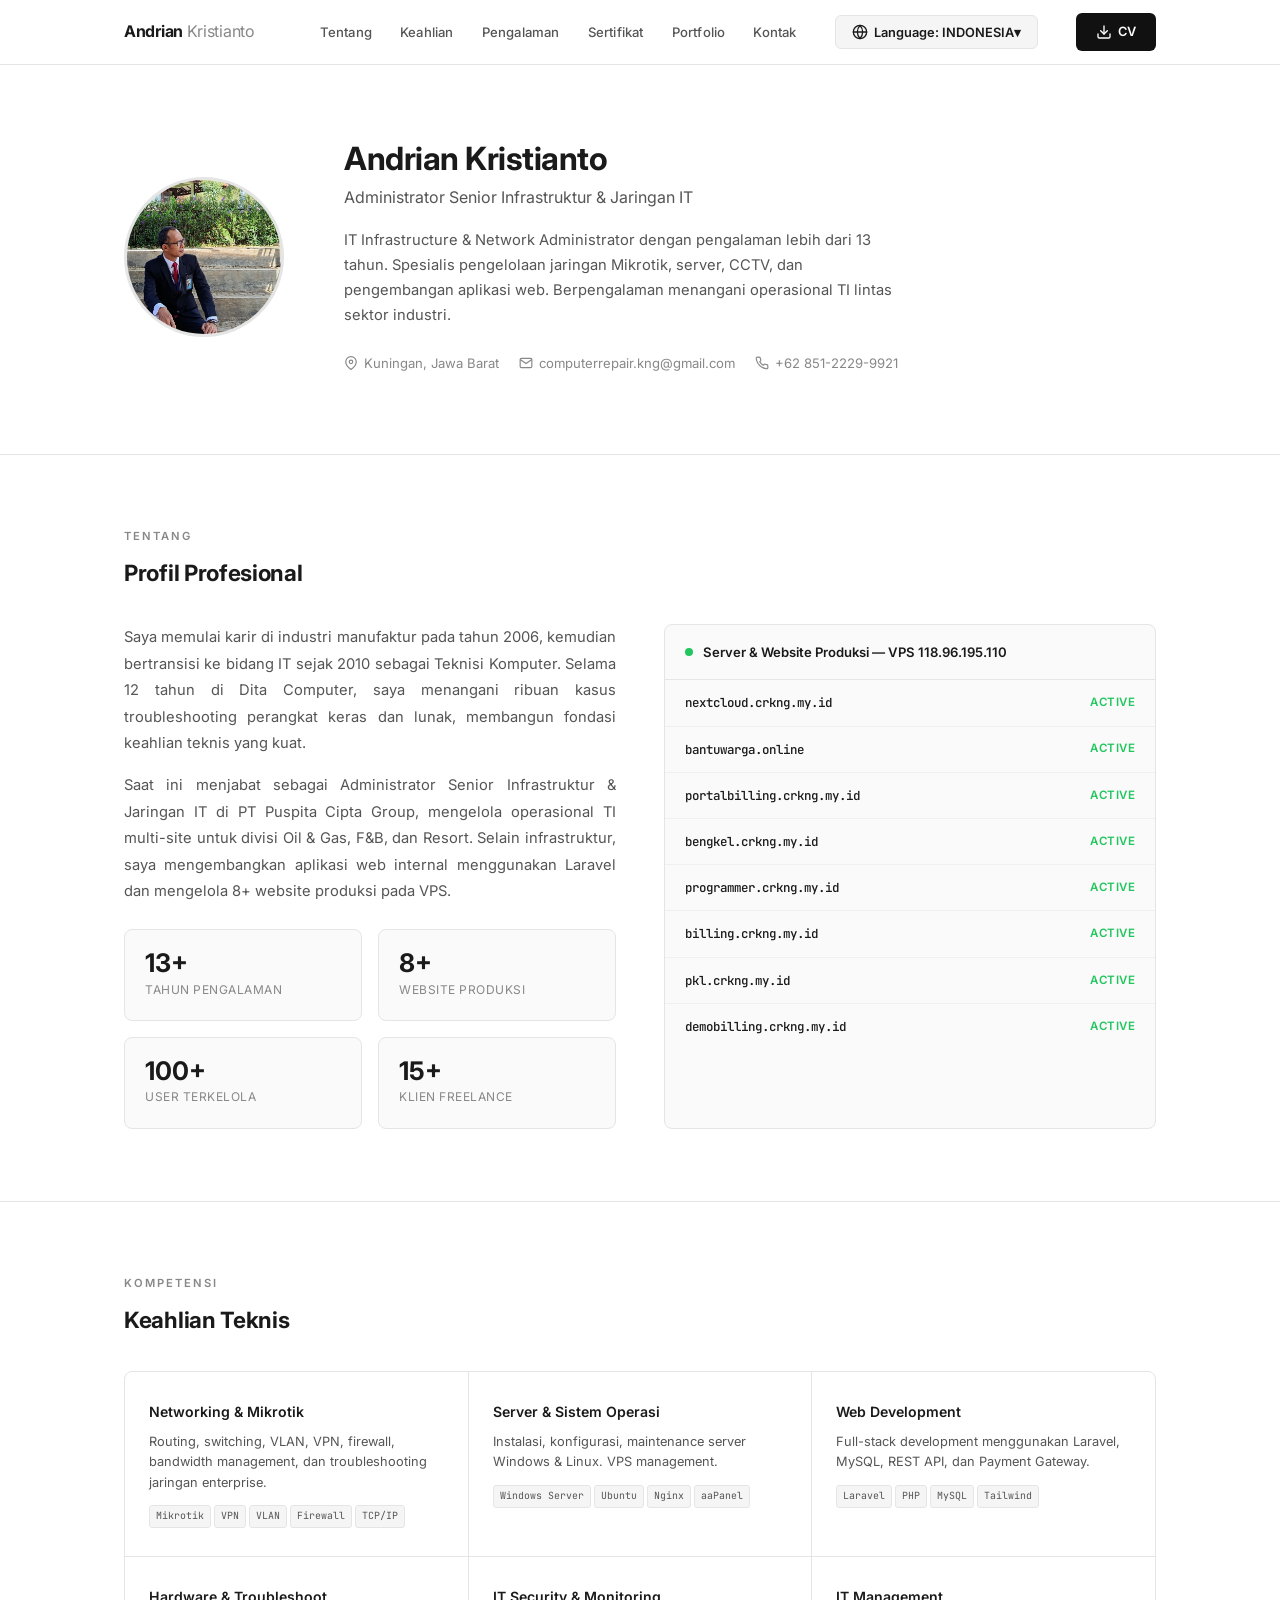
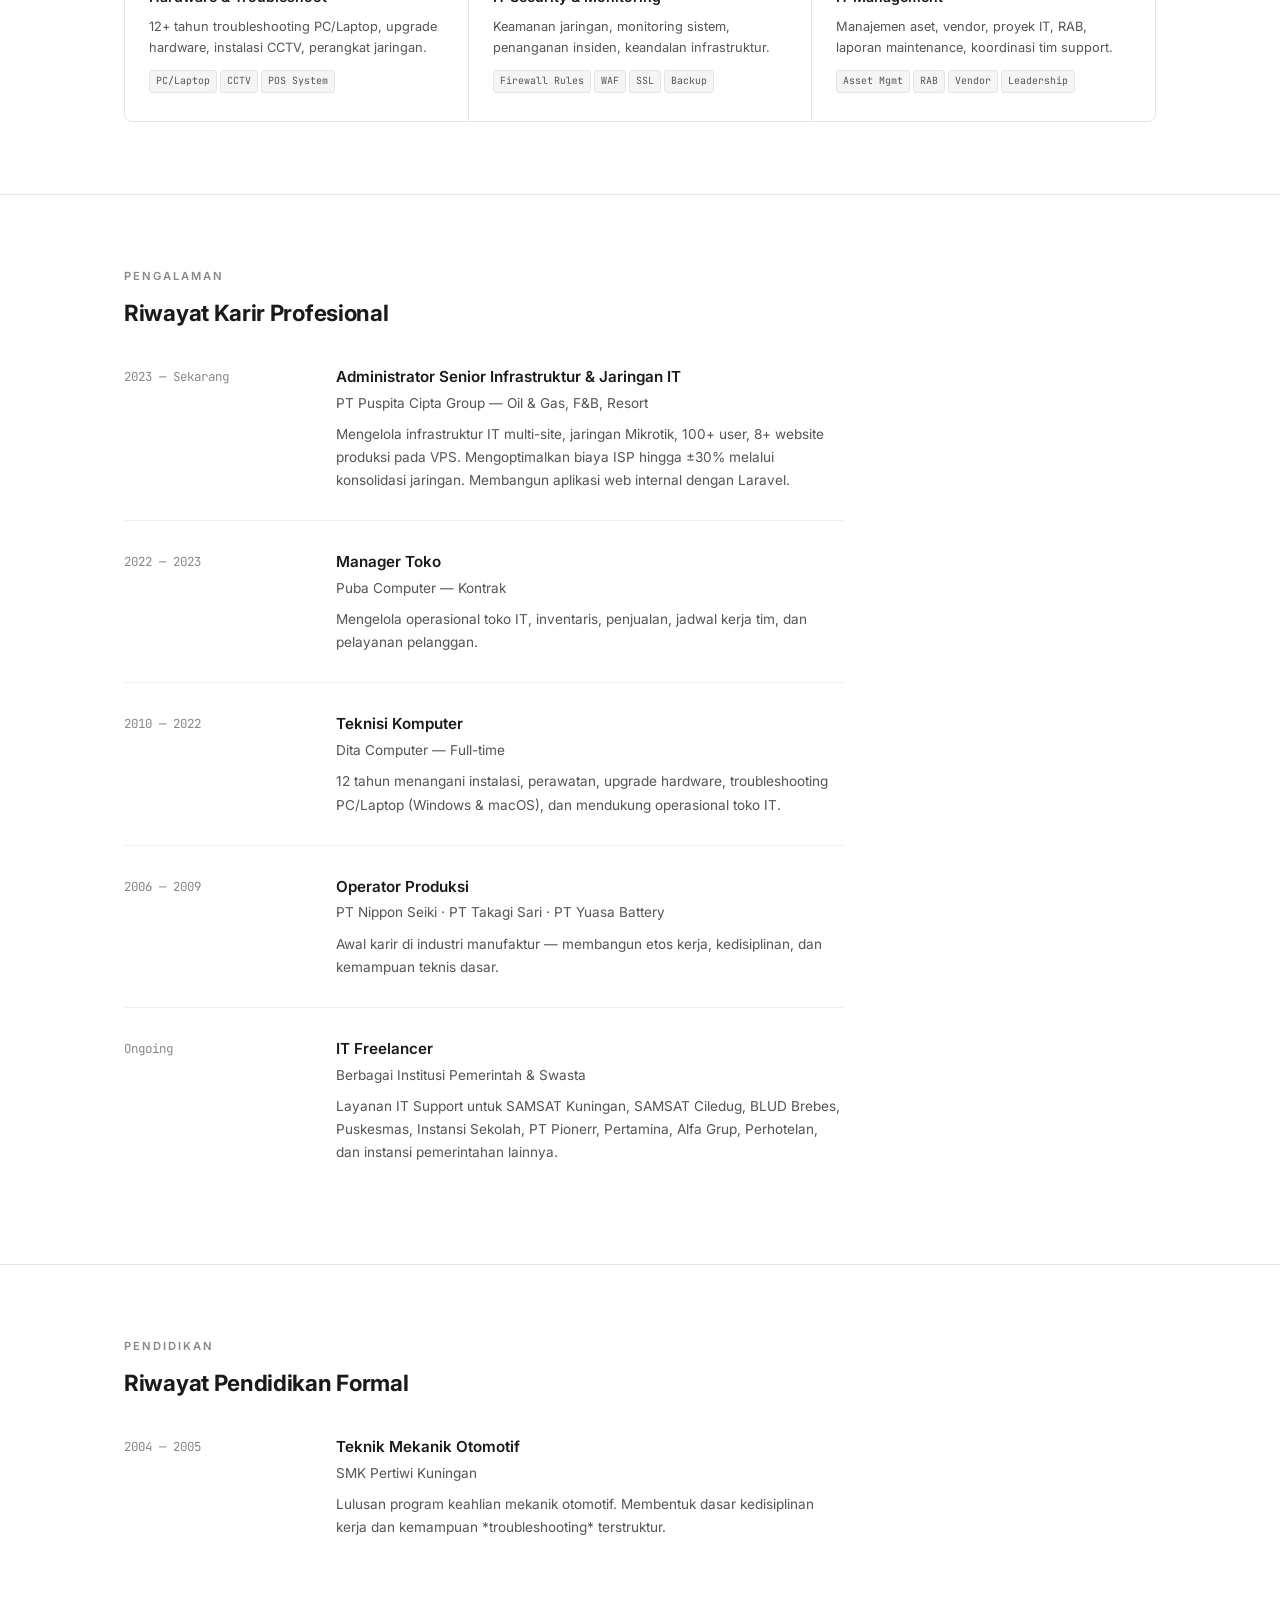
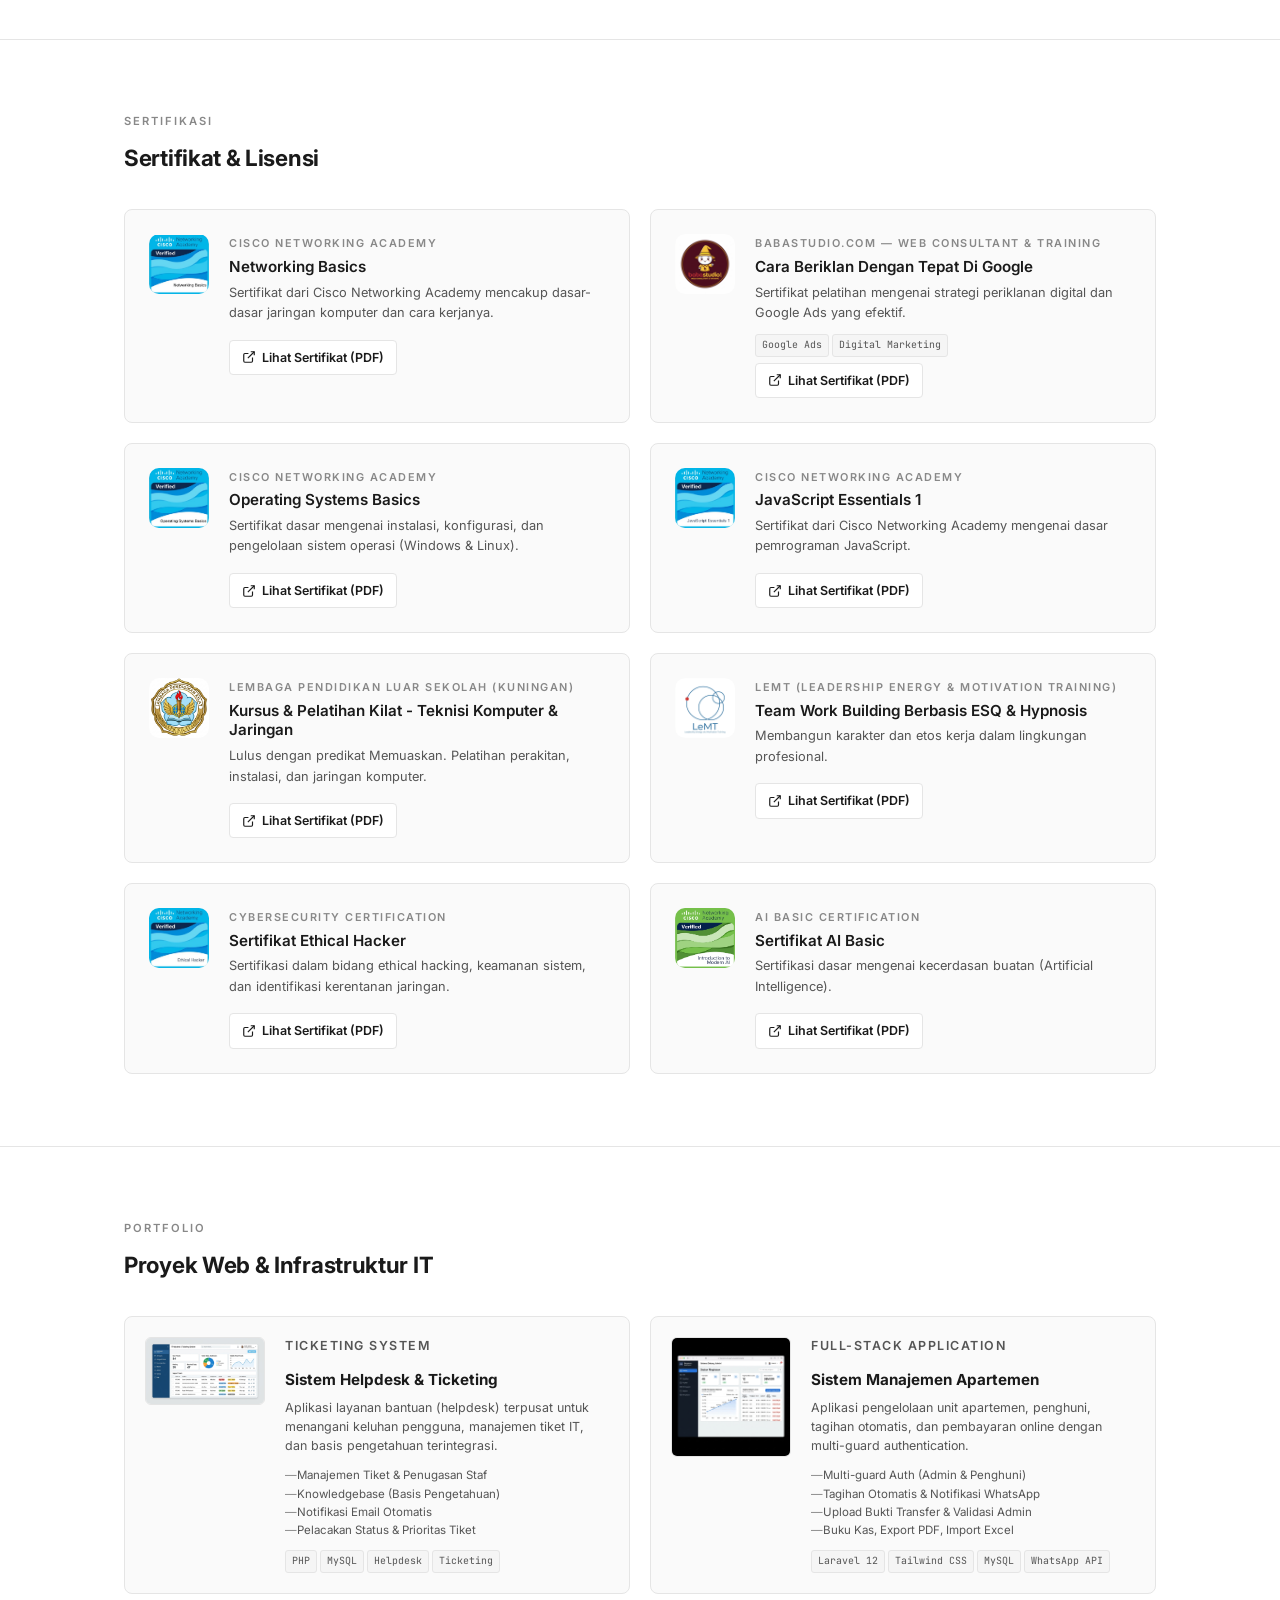
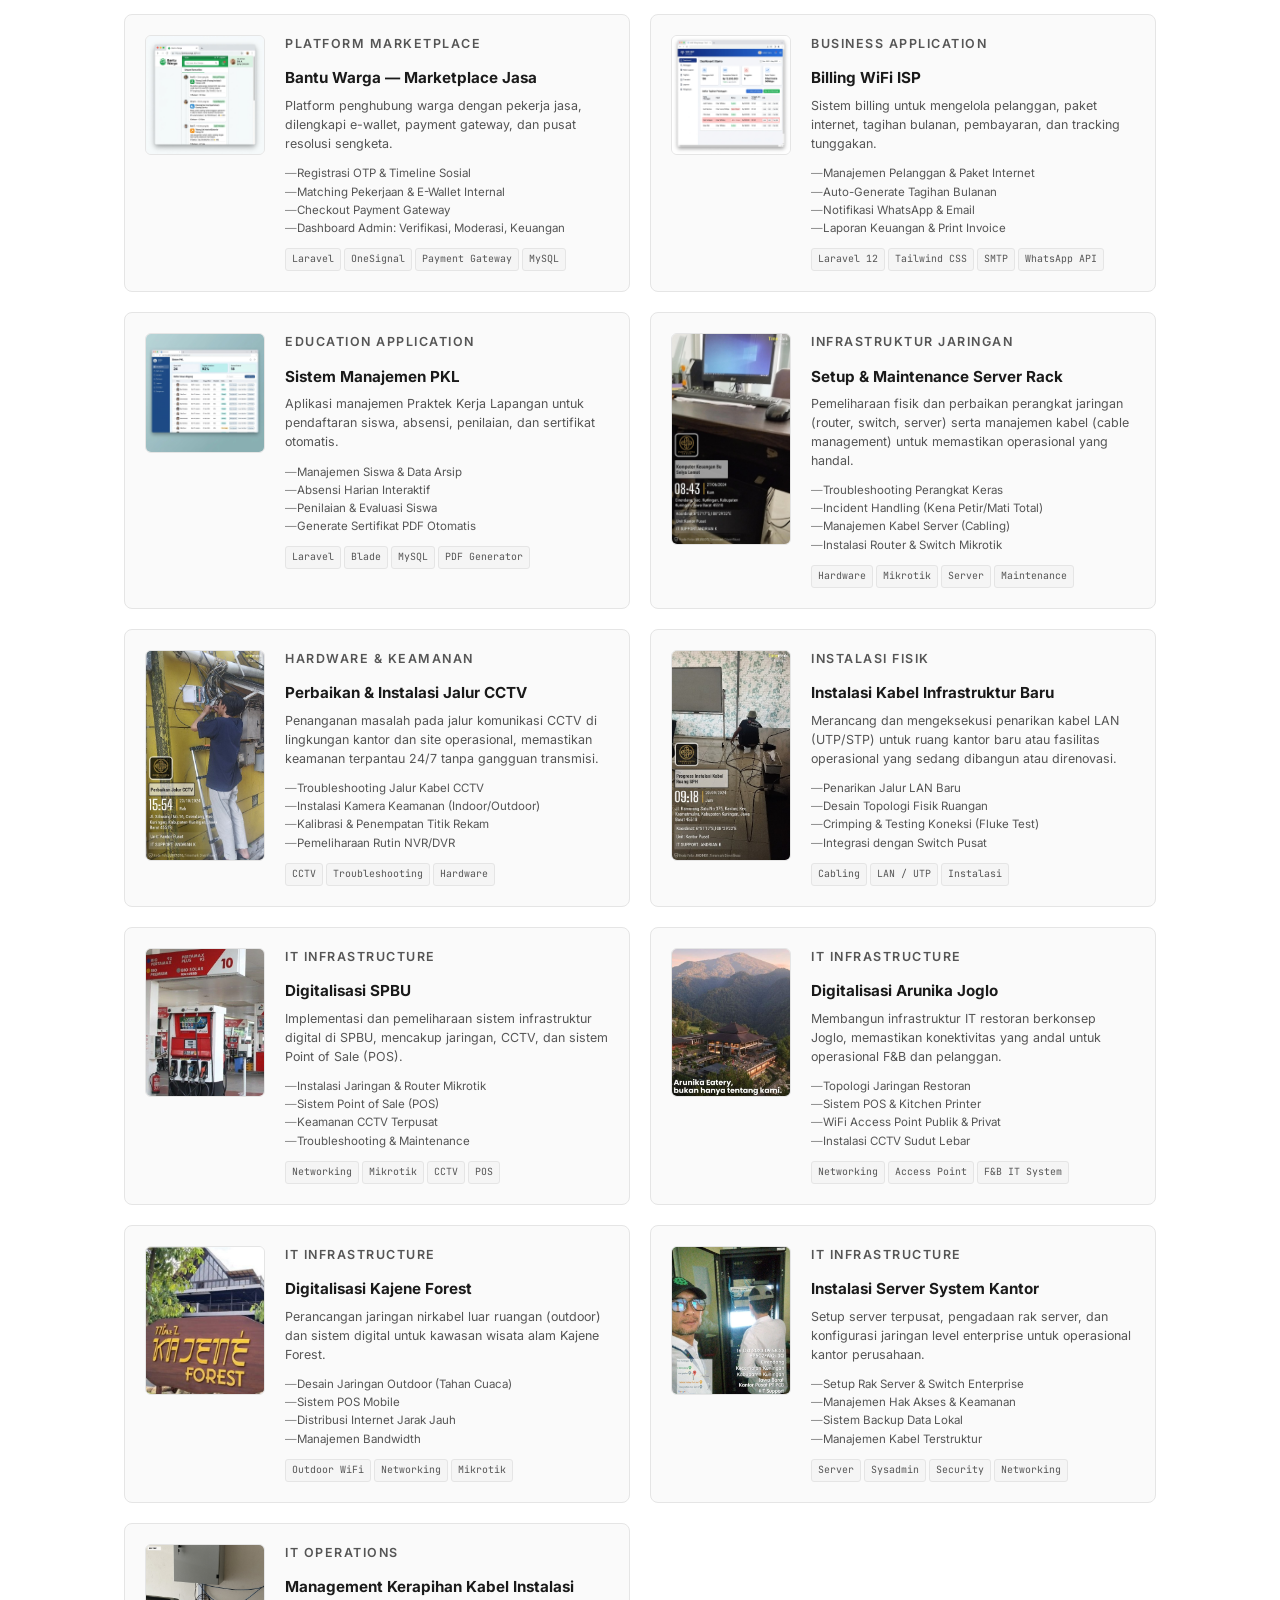
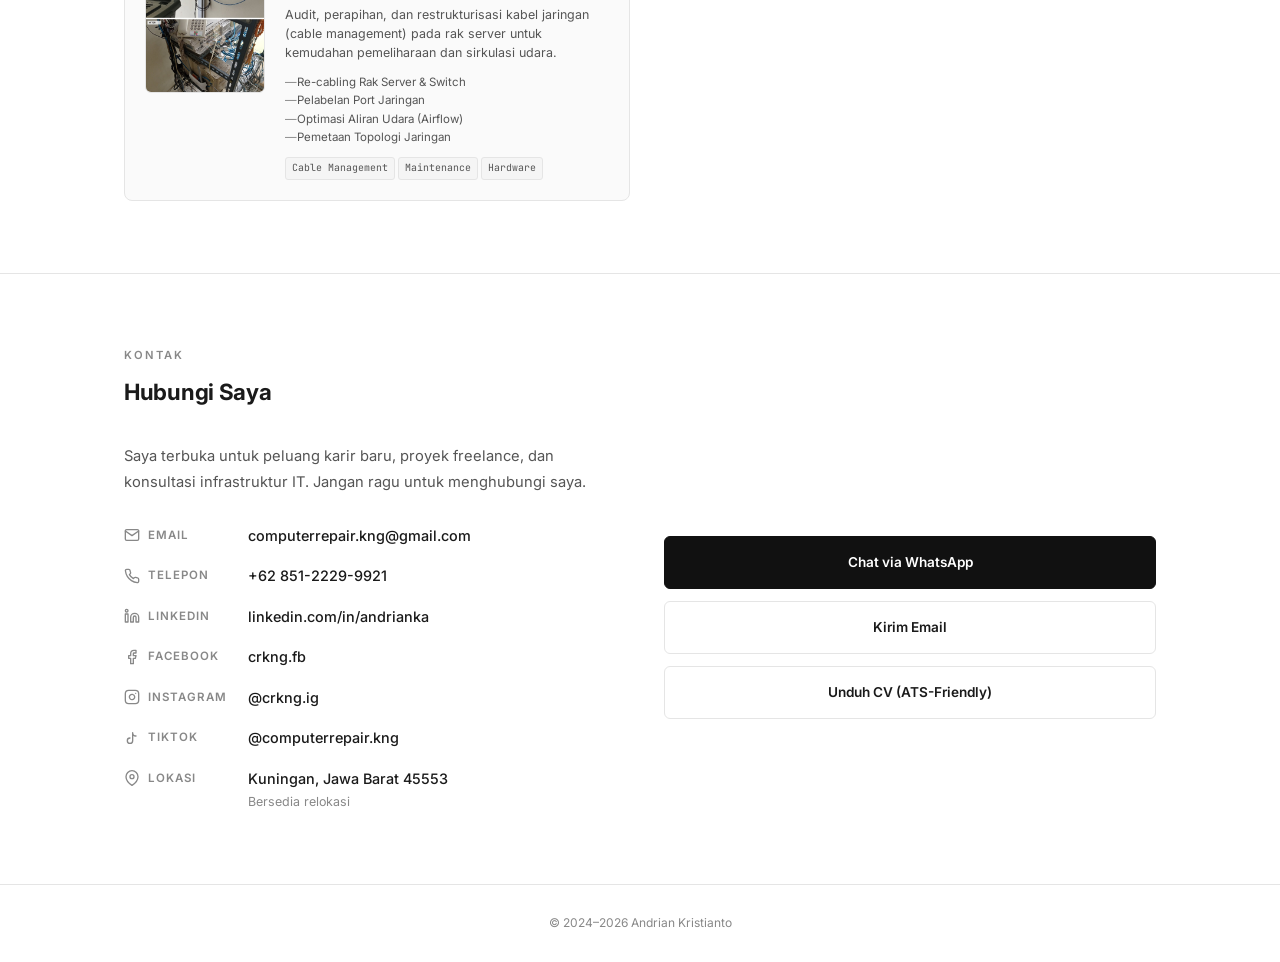
==== commit 6871025d: "Update portfolio CV and add AI certificate" ====
--- a/index.html
+++ b/index.html
@@ -419,6 +419,21 @@
                     </div>
                 </div>
 
+                <div class="cert-card">
+                    <div class="cert-badge" style="padding: 0; overflow: hidden; background: transparent; border: none; box-shadow: none;">
+                        <img src="assets/img/badge-ai.jpg" alt="AI Basic Badge" style="width: 100%; height: 100%; object-fit: contain; border-radius: 8px;">
+                    </div>
+                    <div class="cert-info">
+                        <p class="cert-issuer">AI Basic Certification</p>
+                        <h3>Sertifikat AI Basic</h3>
+                        <p class="cert-desc">Sertifikasi dasar mengenai kecerdasan buatan (Artificial Intelligence).</p>
+                        <a href="Sertifikat/Sertifikat Basic AI.pdf" target="_blank" class="cert-link">
+                            <svg viewBox="0 0 24 24" width="14" height="14" stroke="currentColor" stroke-width="2" fill="none"><path d="M18 13v6a2 2 0 0 1-2 2H5a2 2 0 0 1-2-2V8a2 2 0 0 1 2-2h6"></path><polyline points="15 3 21 3 21 9"></polyline><line x1="10" y1="14" x2="21" y2="3"></line></svg>
+                            Lihat Sertifikat (PDF)
+                        </a>
+                    </div>
+                </div>
+
             </div>
         </div>
     </section>
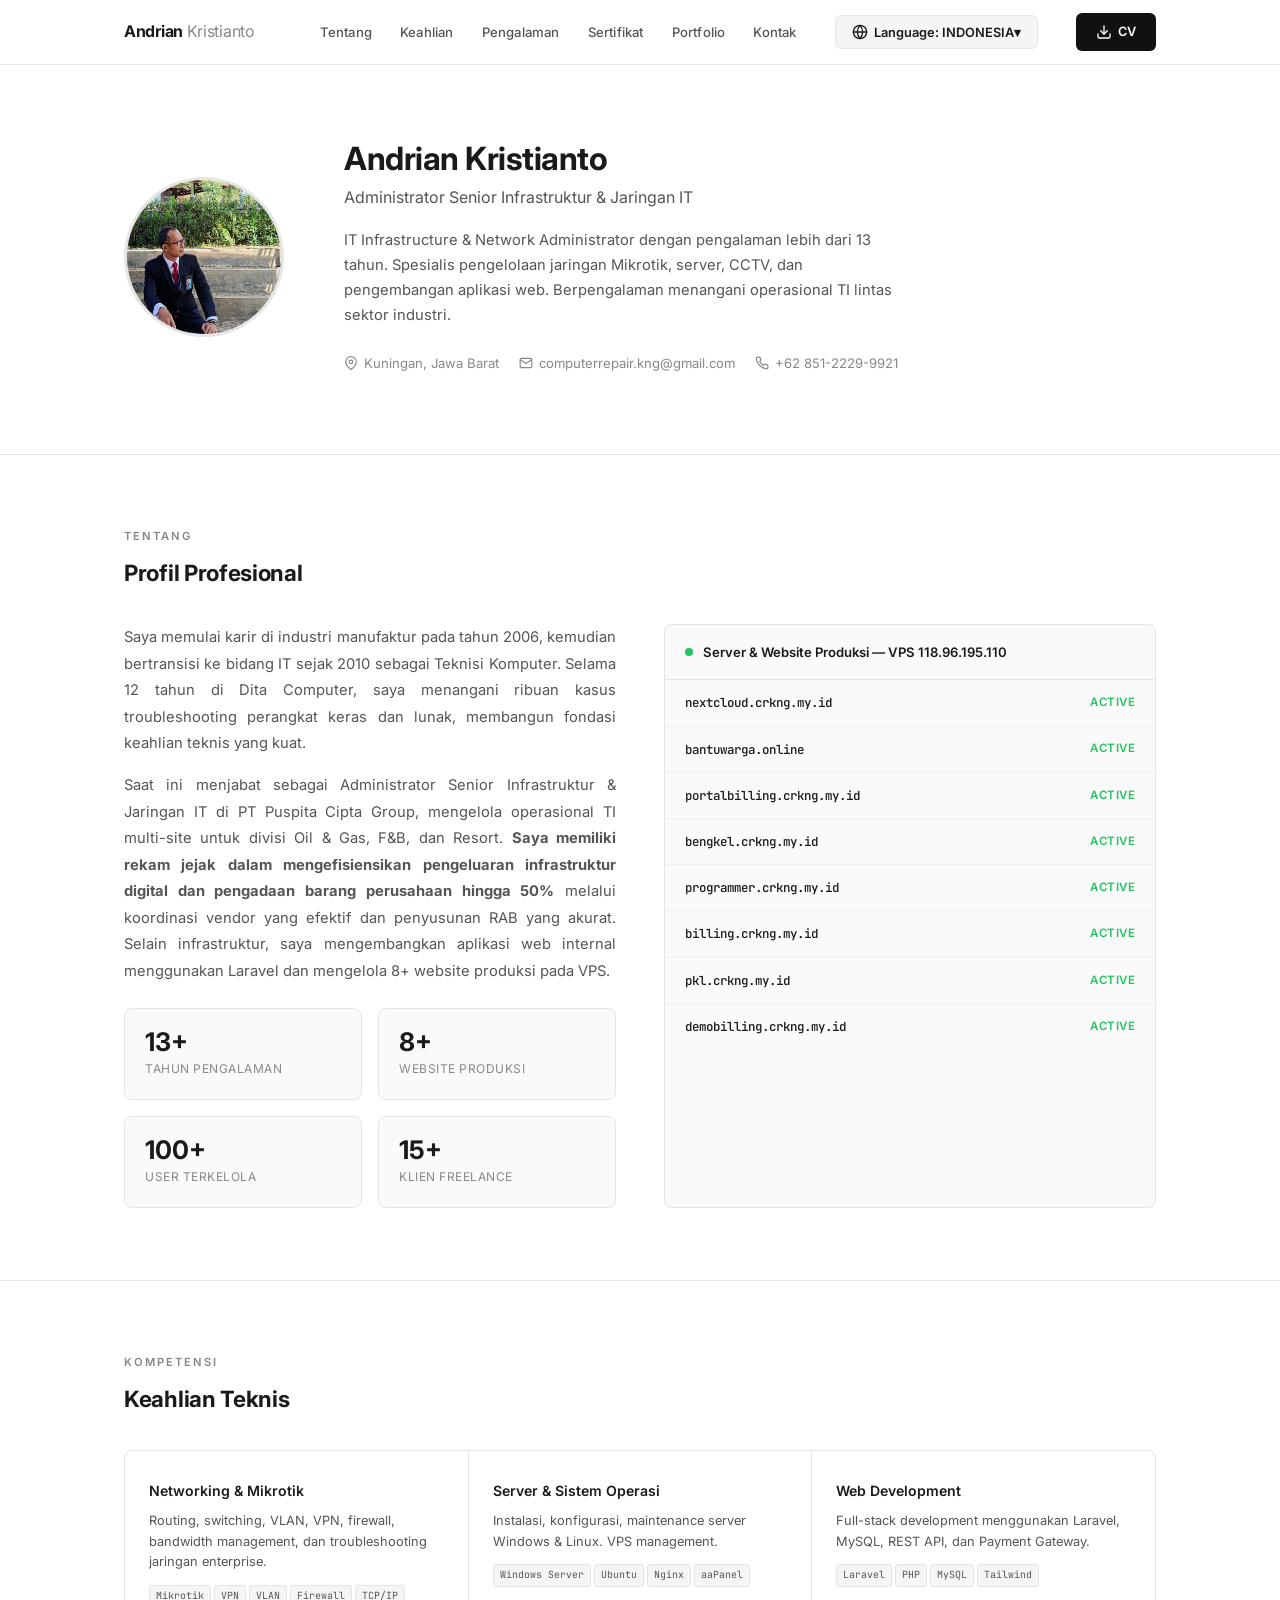
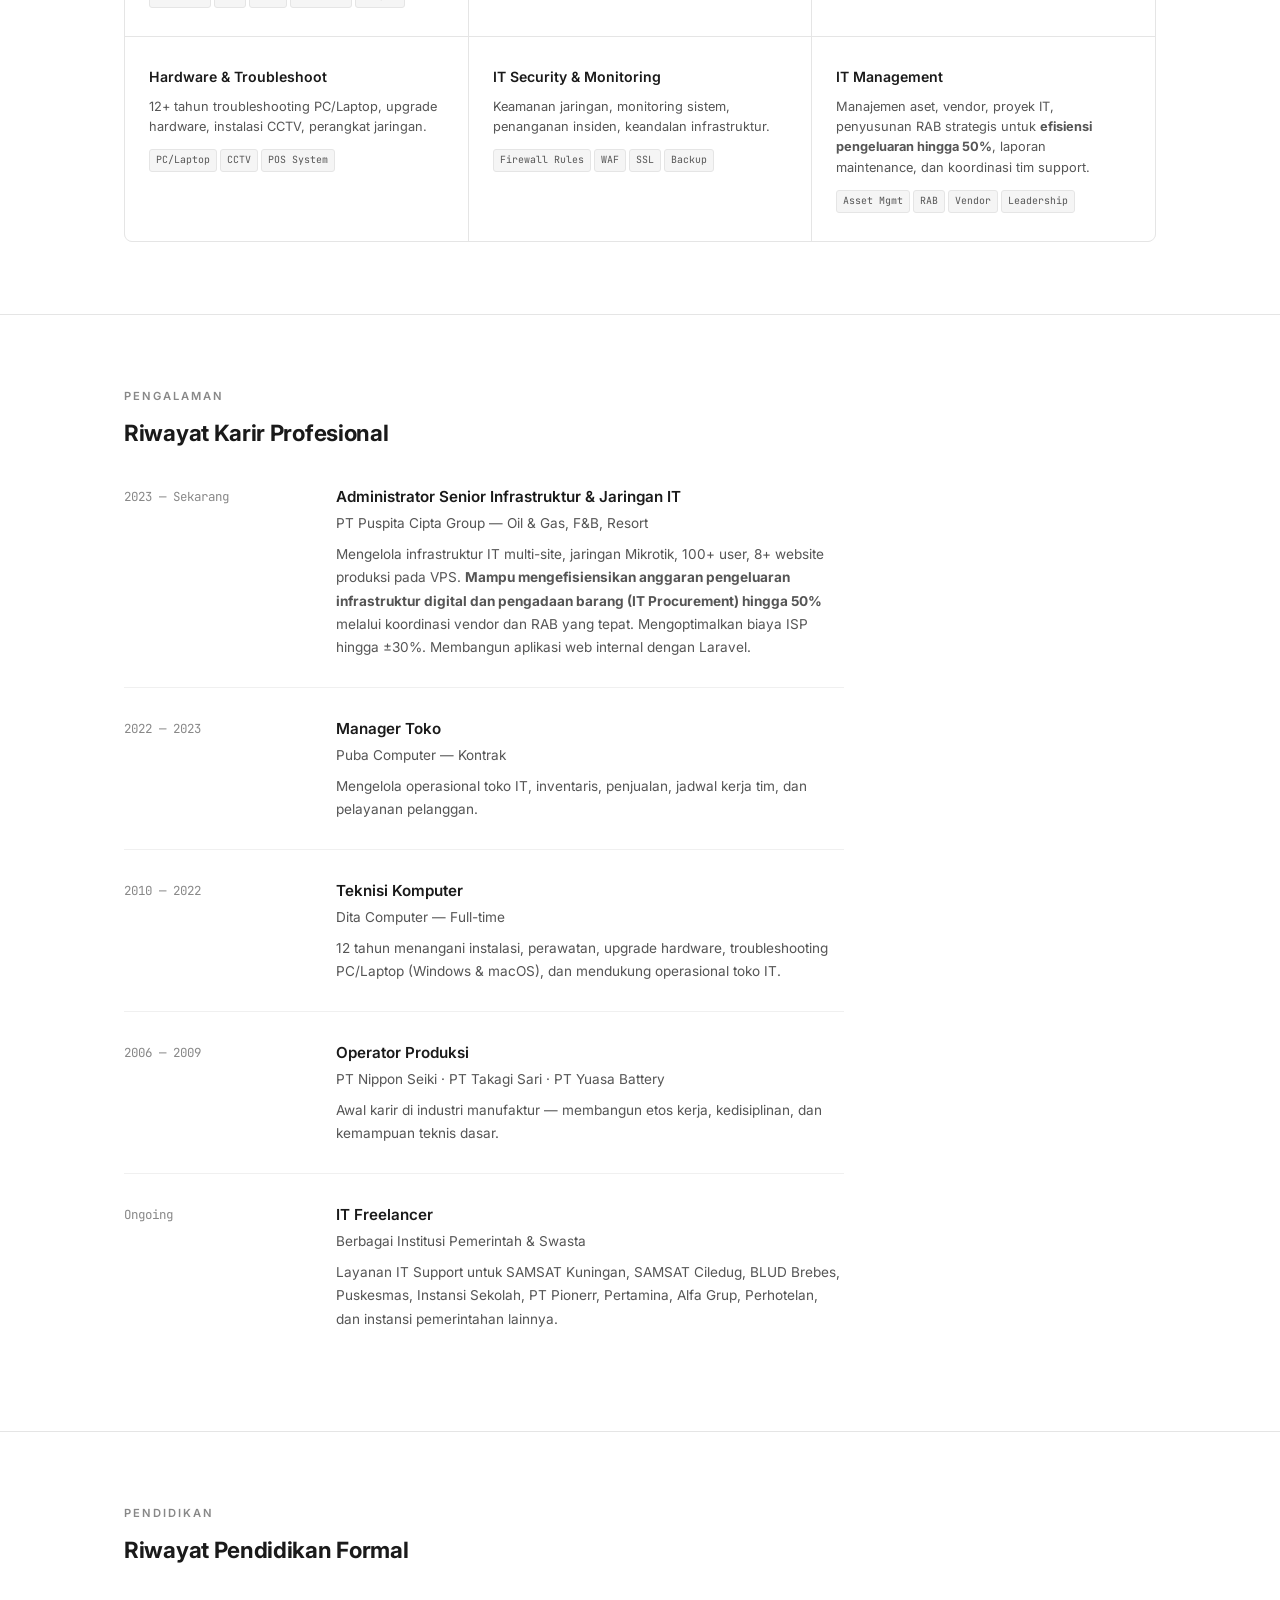
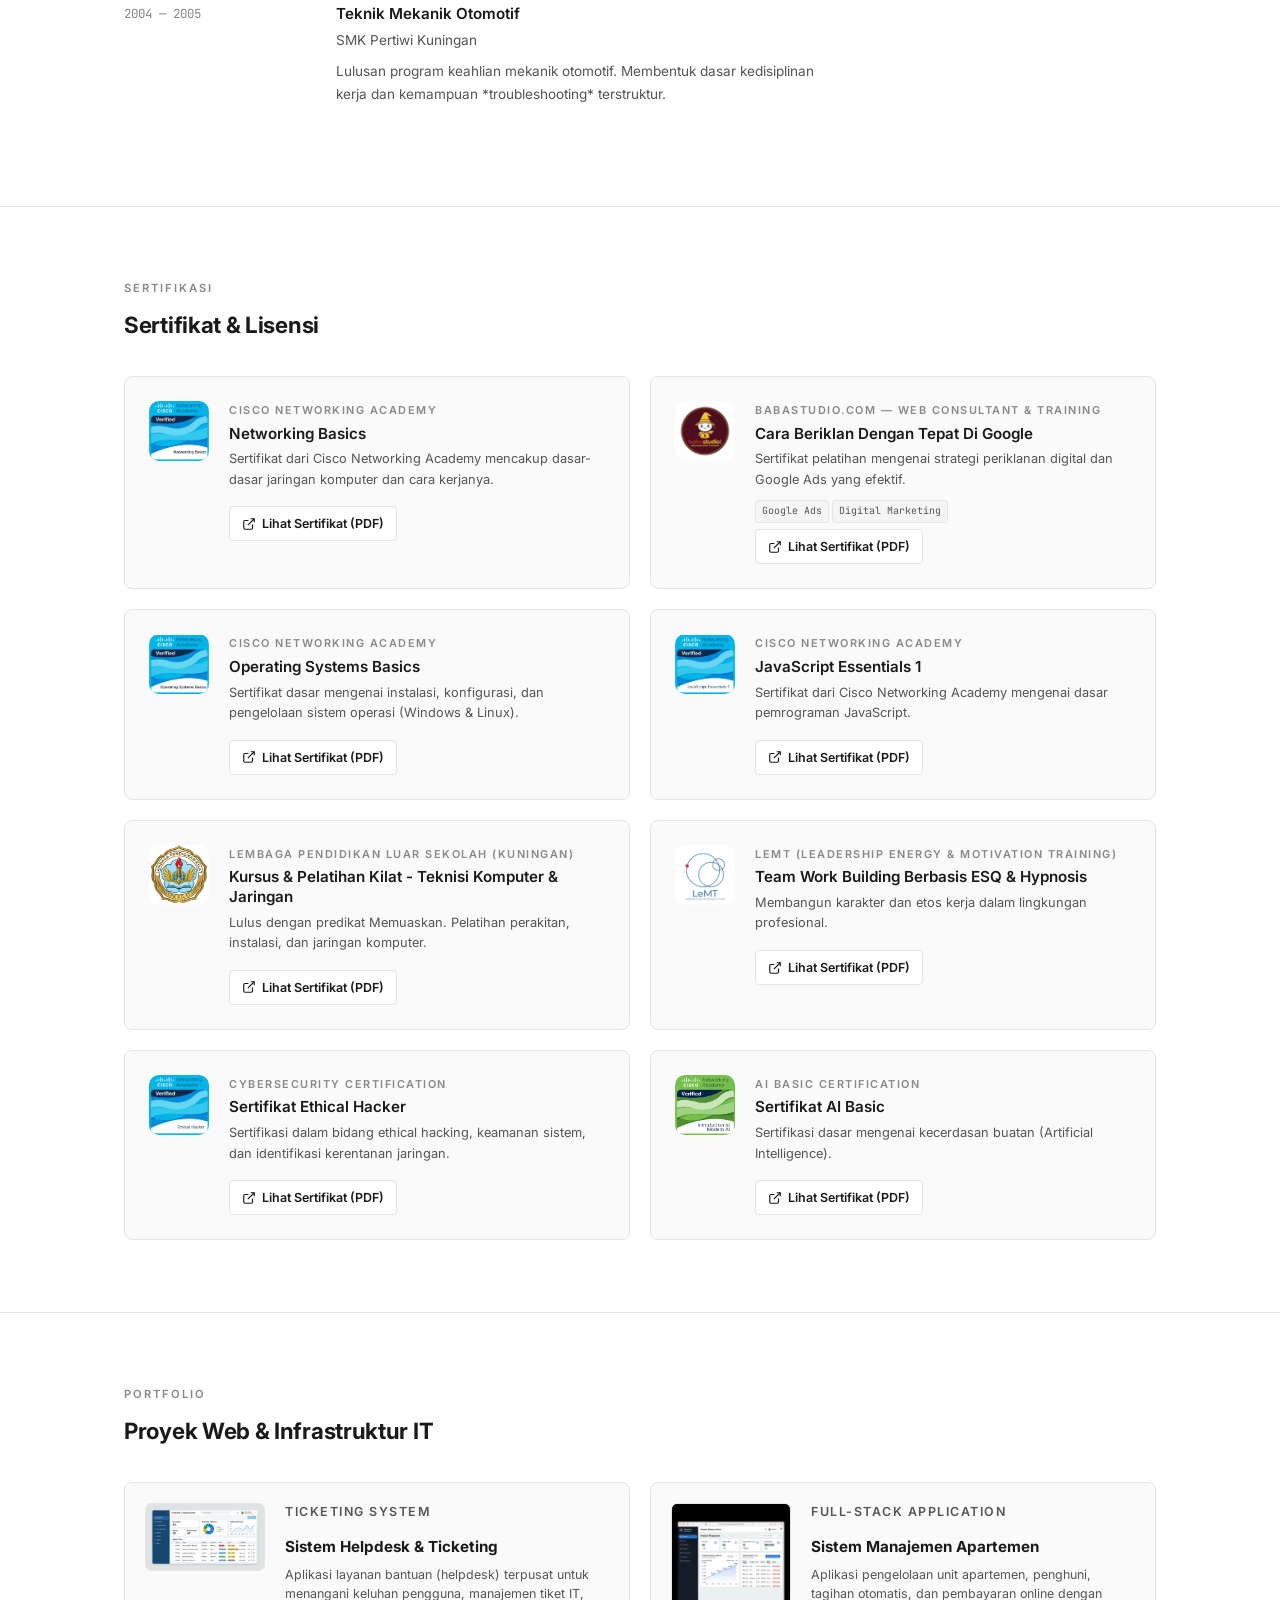
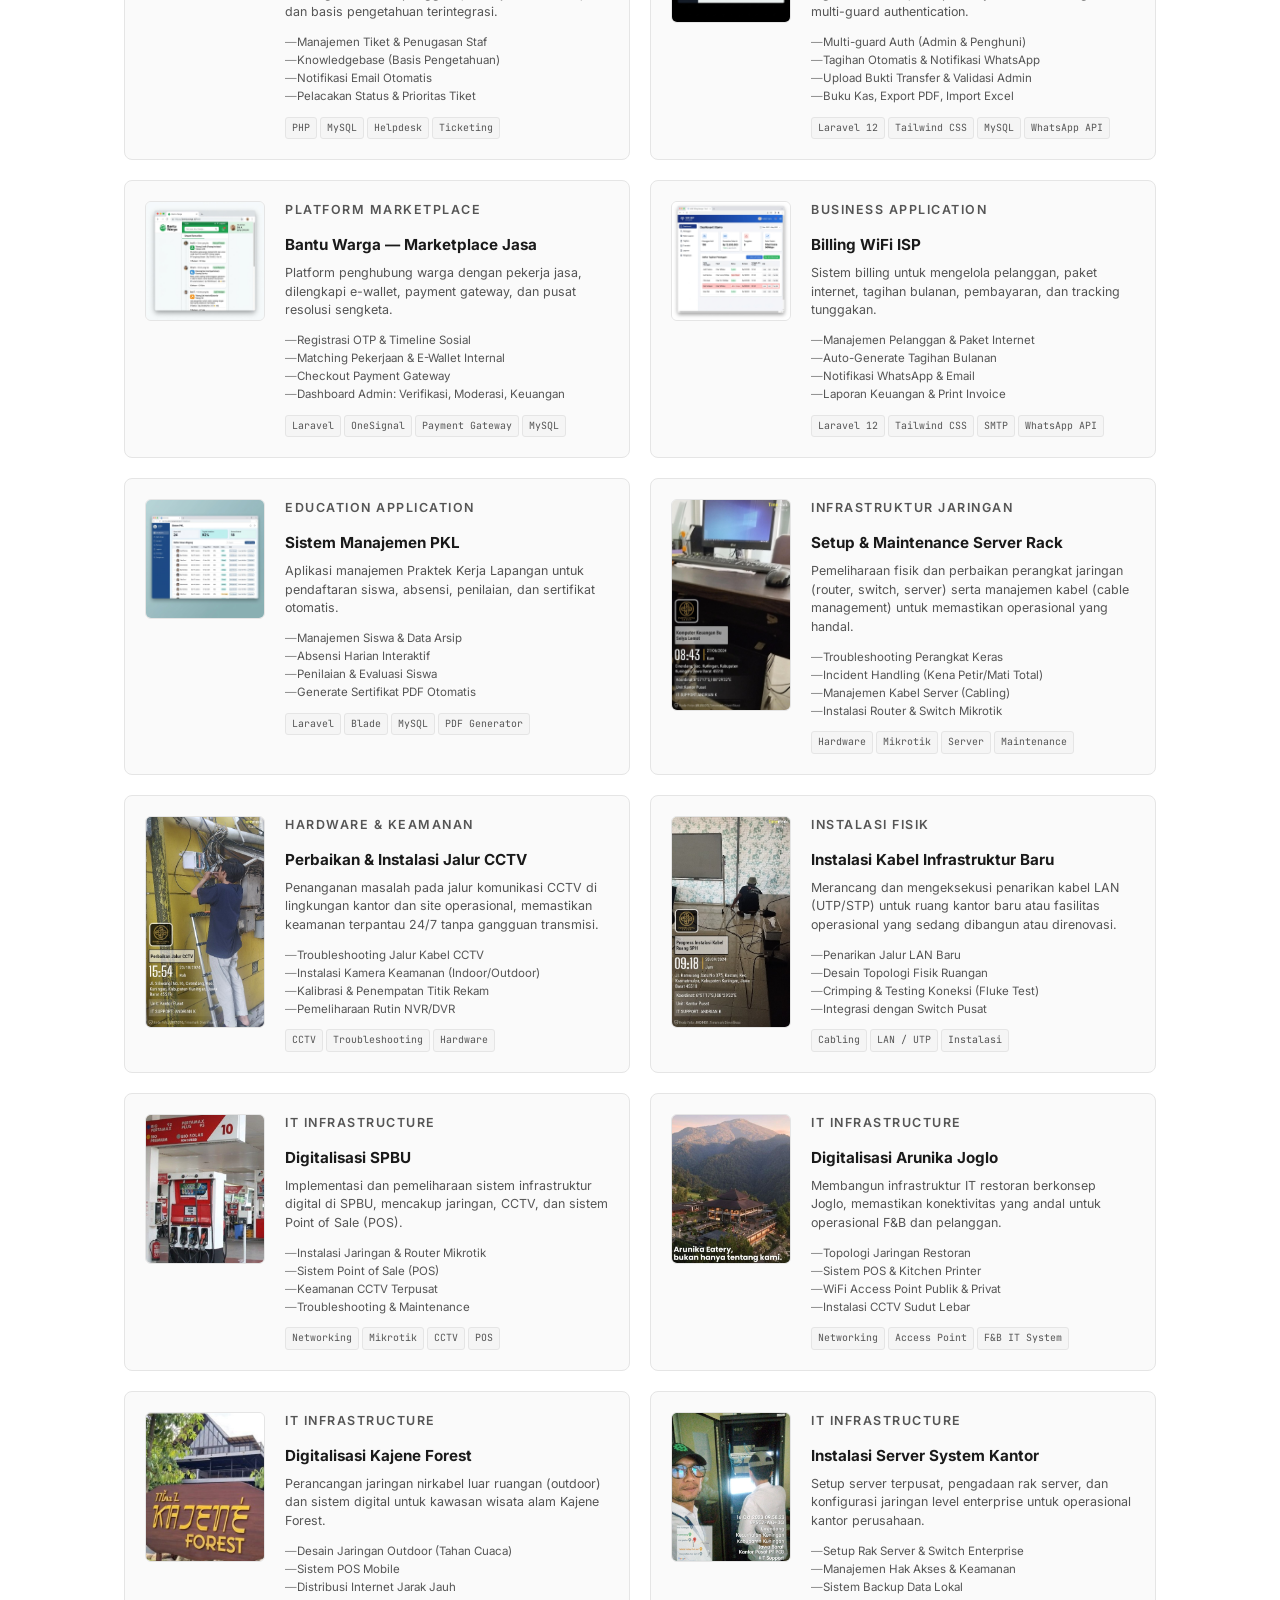
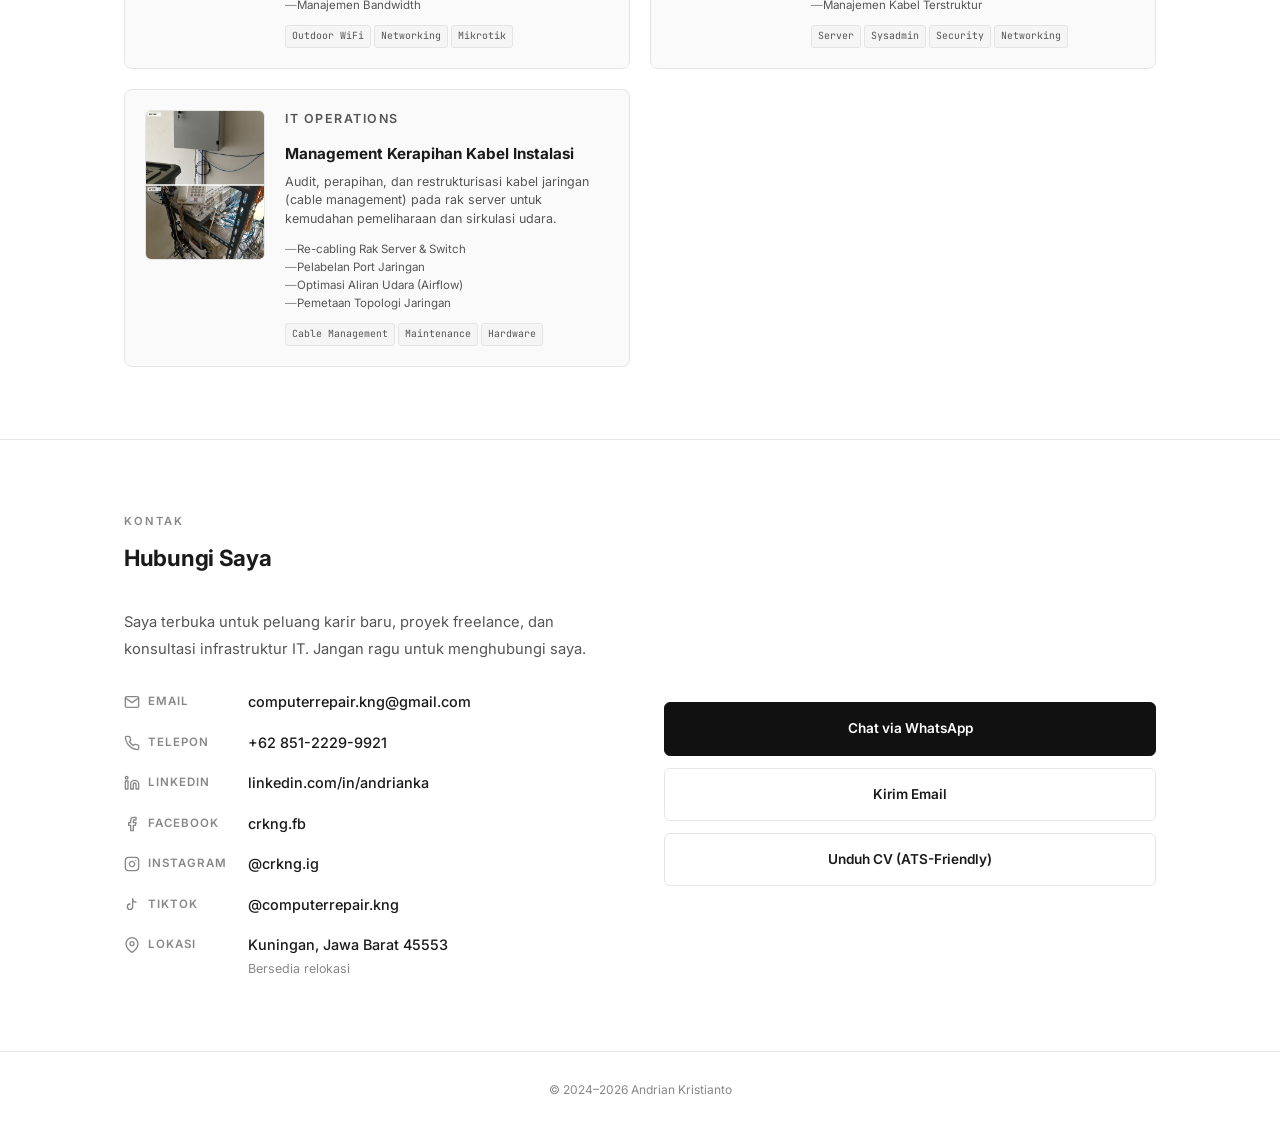
==== commit 94fe9262: "Add IT procurement efficiency achievements" ====
--- a/index.html
+++ b/index.html
@@ -96,8 +96,7 @@
                     <p>
                         Saat ini menjabat sebagai Administrator Senior Infrastruktur & Jaringan IT di 
                         PT Puspita Cipta Group, mengelola operasional TI multi-site untuk divisi Oil & Gas, 
-                        F&B, dan Resort. Selain infrastruktur, saya mengembangkan aplikasi web internal 
-                        menggunakan Laravel dan mengelola 8+ website produksi pada VPS.
+                        F&B, dan Resort. <strong>Saya memiliki rekam jejak dalam mengefisiensikan pengeluaran infrastruktur digital dan pengadaan barang perusahaan hingga 50%</strong> melalui koordinasi vendor yang efektif dan penyusunan RAB yang akurat. Selain infrastruktur, saya mengembangkan aplikasi web internal menggunakan Laravel dan mengelola 8+ website produksi pada VPS.
                     </p>
 
                     <div class="about-stats">
@@ -221,7 +220,7 @@
                 </div>
                 <div class="skill-item">
                     <h3>IT Management</h3>
-                    <p>Manajemen aset, vendor, proyek IT, RAB, laporan maintenance, koordinasi tim support.</p>
+                    <p>Manajemen aset, vendor, proyek IT, penyusunan RAB strategis untuk <strong>efisiensi pengeluaran hingga 50%</strong>, laporan maintenance, dan koordinasi tim support.</p>
                     <div class="tags">
                         <span class="tag">Asset Mgmt</span>
                         <span class="tag">RAB</span>
@@ -245,7 +244,7 @@
                     <div class="exp-content">
                         <h3>Administrator Senior Infrastruktur & Jaringan IT</h3>
                         <p class="exp-company">PT Puspita Cipta Group — Oil & Gas, F&B, Resort</p>
-                        <p>Mengelola infrastruktur IT multi-site, jaringan Mikrotik, 100+ user, 8+ website produksi pada VPS. Mengoptimalkan biaya ISP hingga ±30% melalui konsolidasi jaringan. Membangun aplikasi web internal dengan Laravel.</p>
+                        <p>Mengelola infrastruktur IT multi-site, jaringan Mikrotik, 100+ user, 8+ website produksi pada VPS. <strong>Mampu mengefisiensikan anggaran pengeluaran infrastruktur digital dan pengadaan barang (IT Procurement) hingga 50%</strong> melalui koordinasi vendor dan RAB yang tepat. Mengoptimalkan biaya ISP hingga ±30%. Membangun aplikasi web internal dengan Laravel.</p>
                     </div>
                 </div>
                 <div class="exp-item reveal">
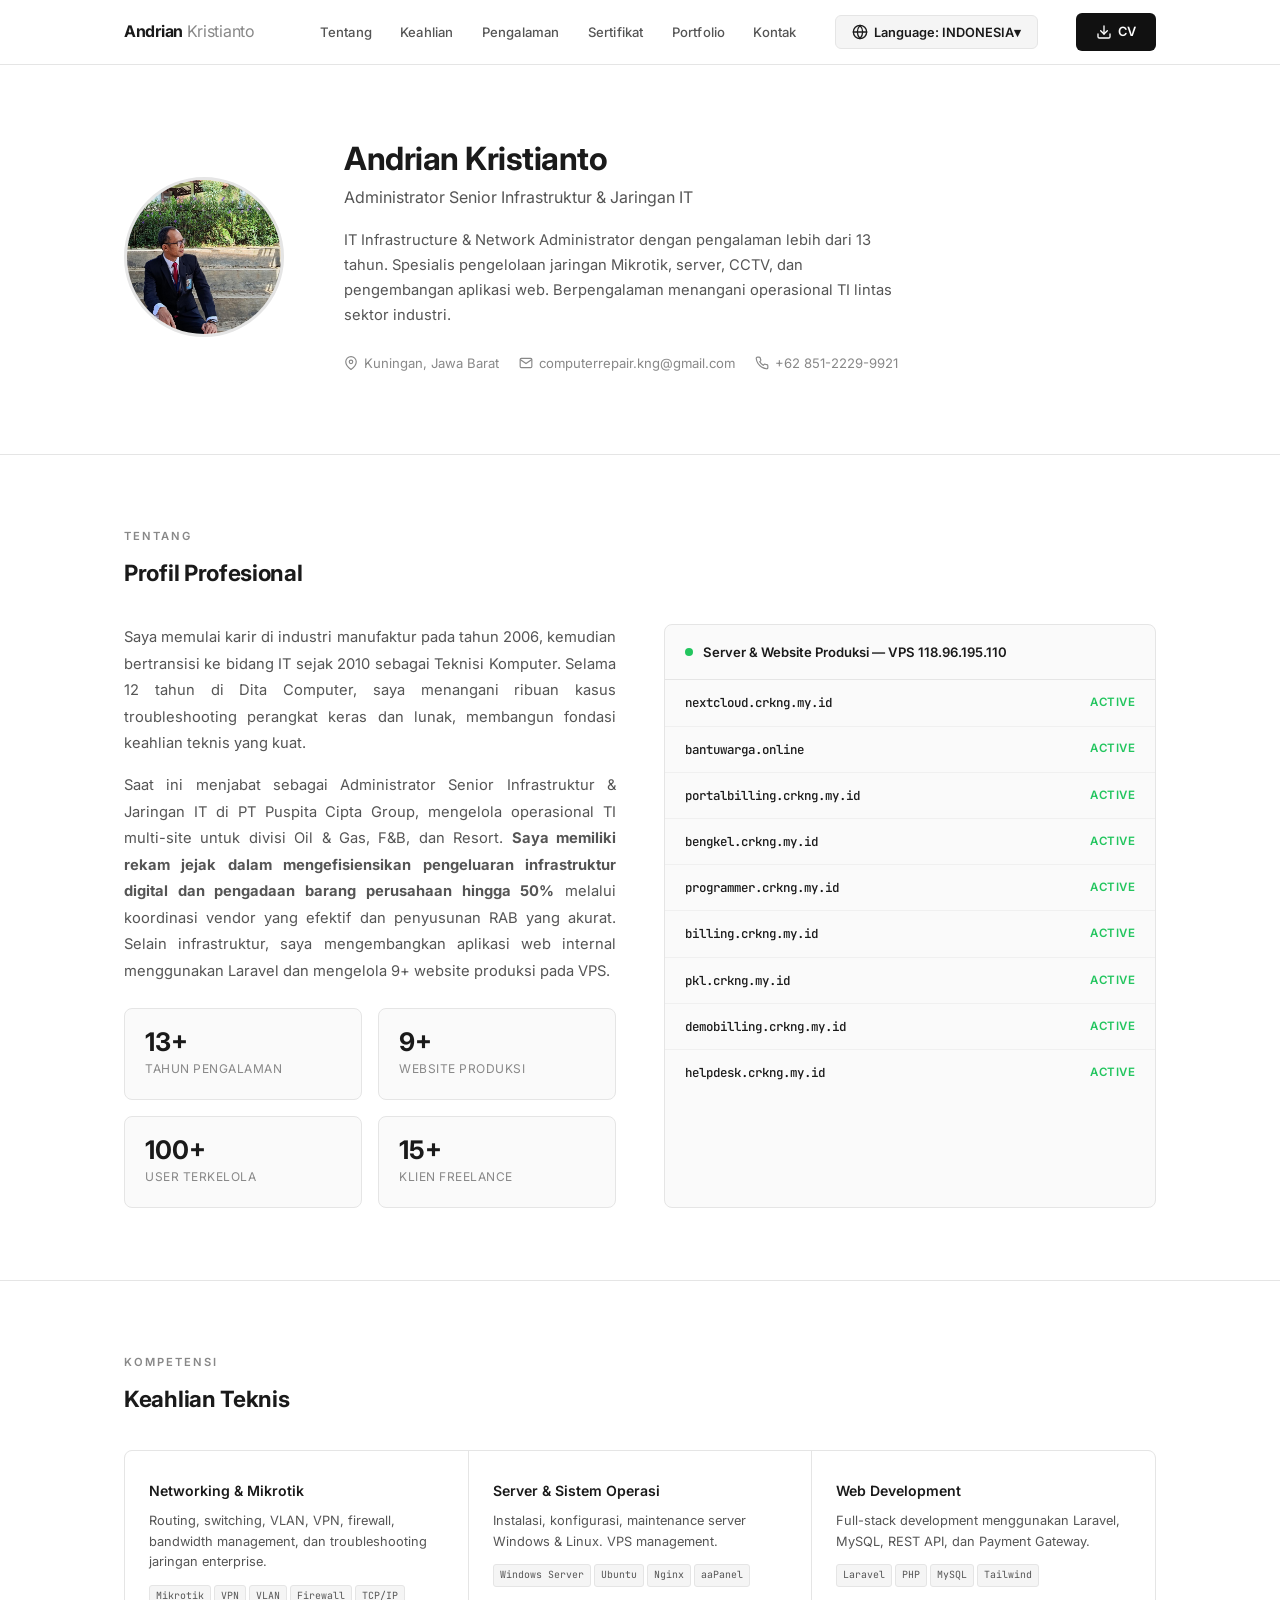
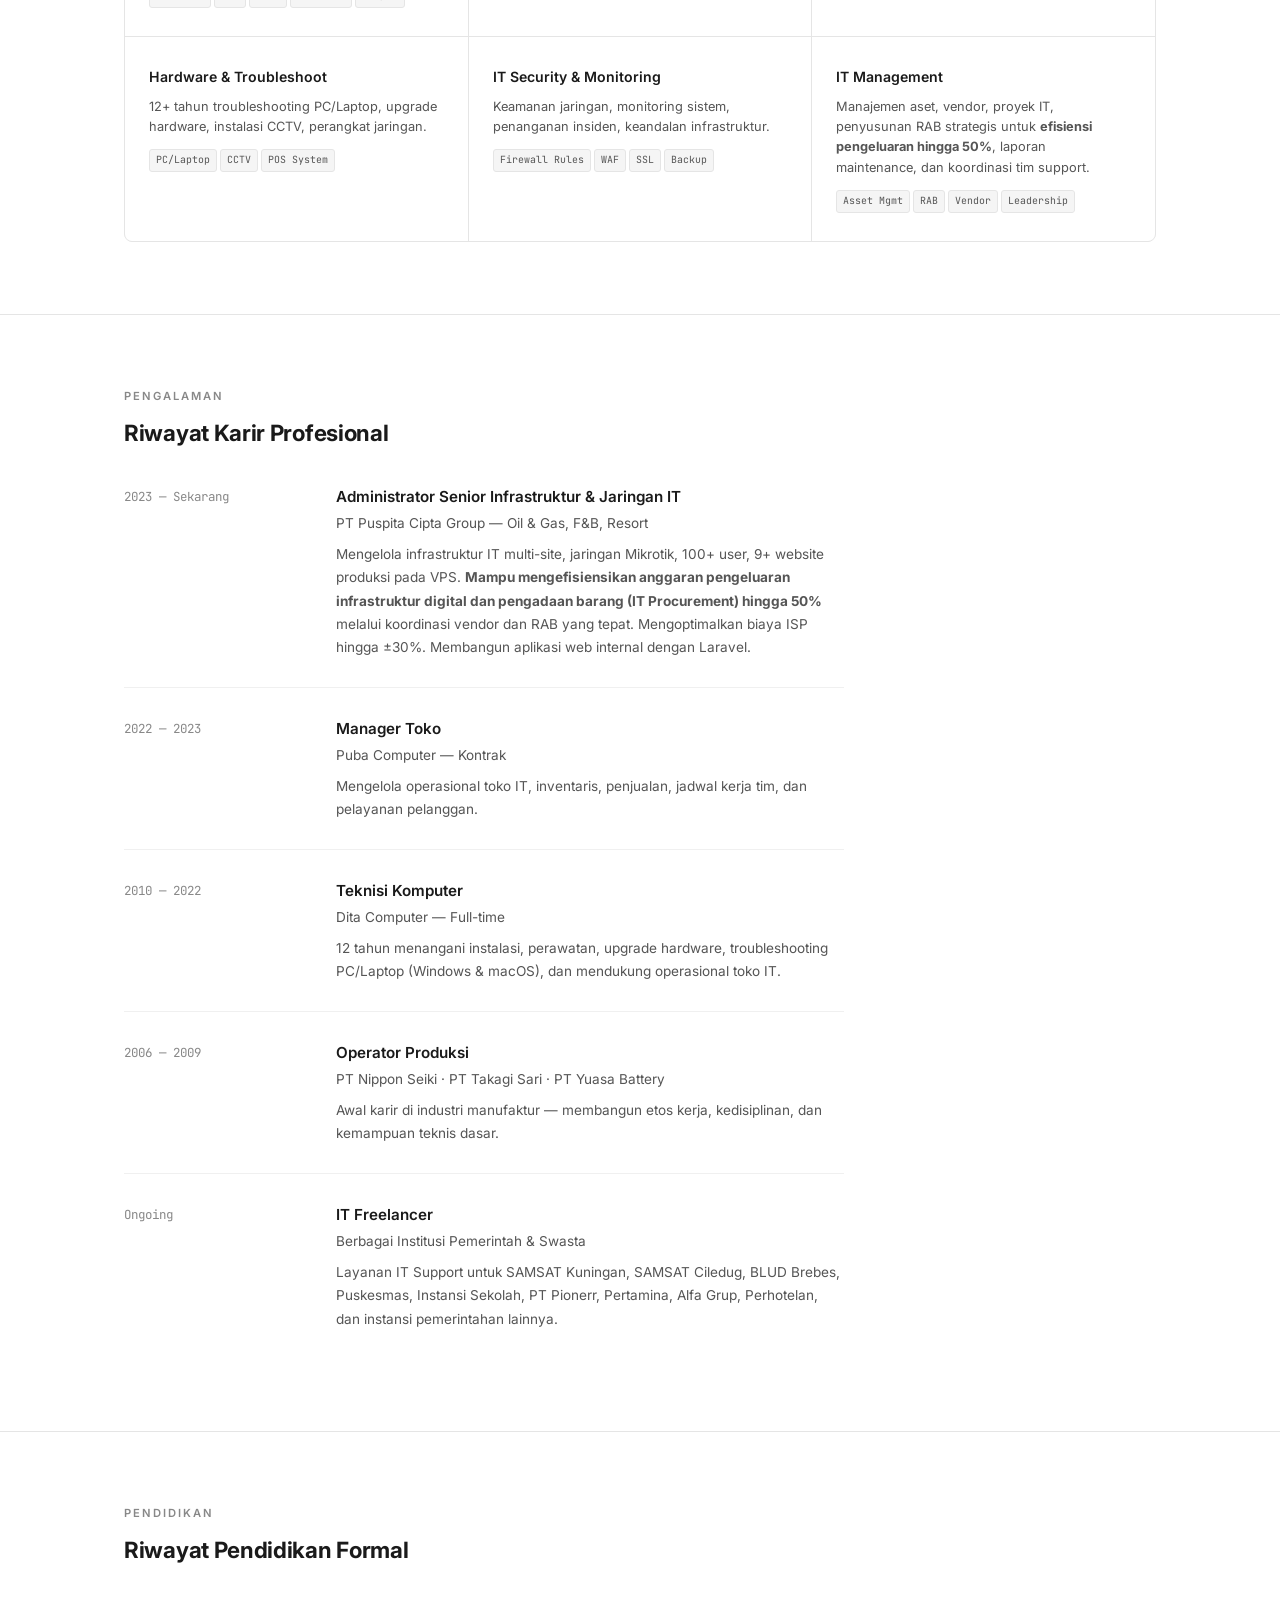
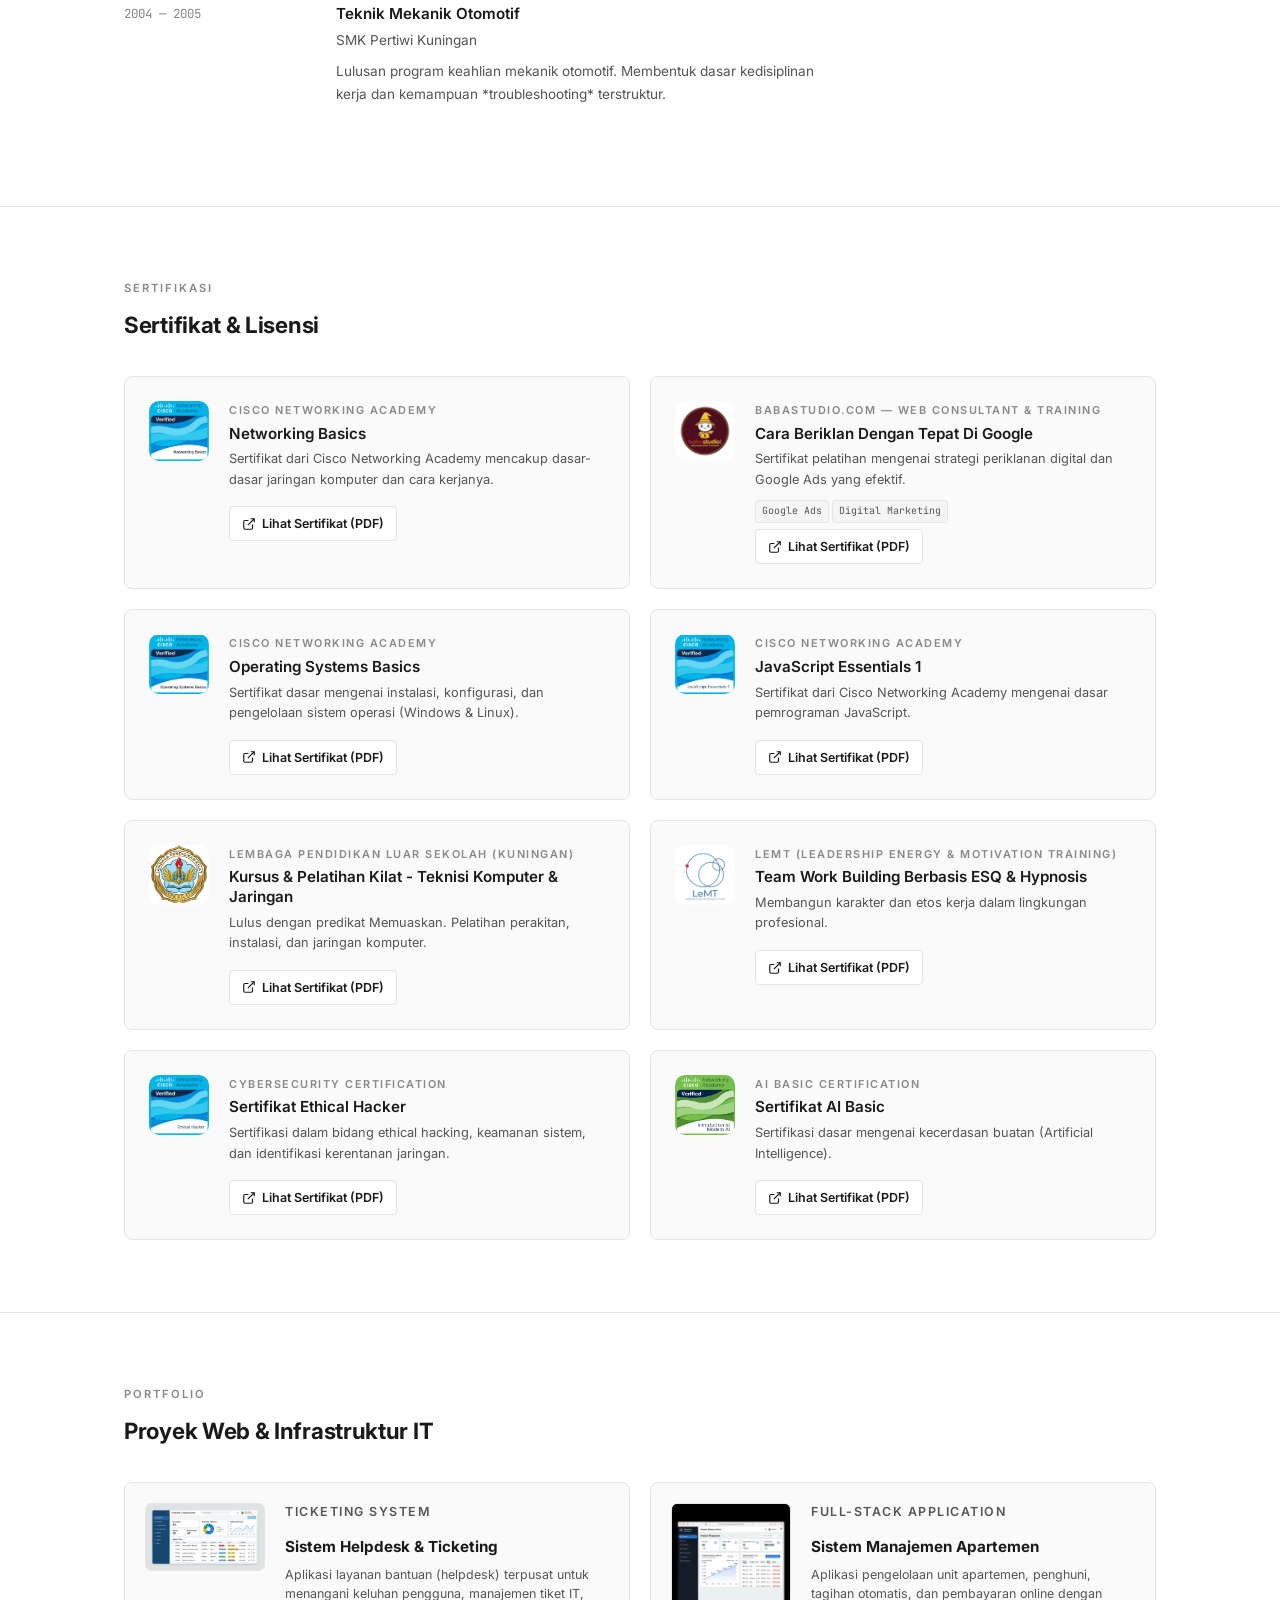
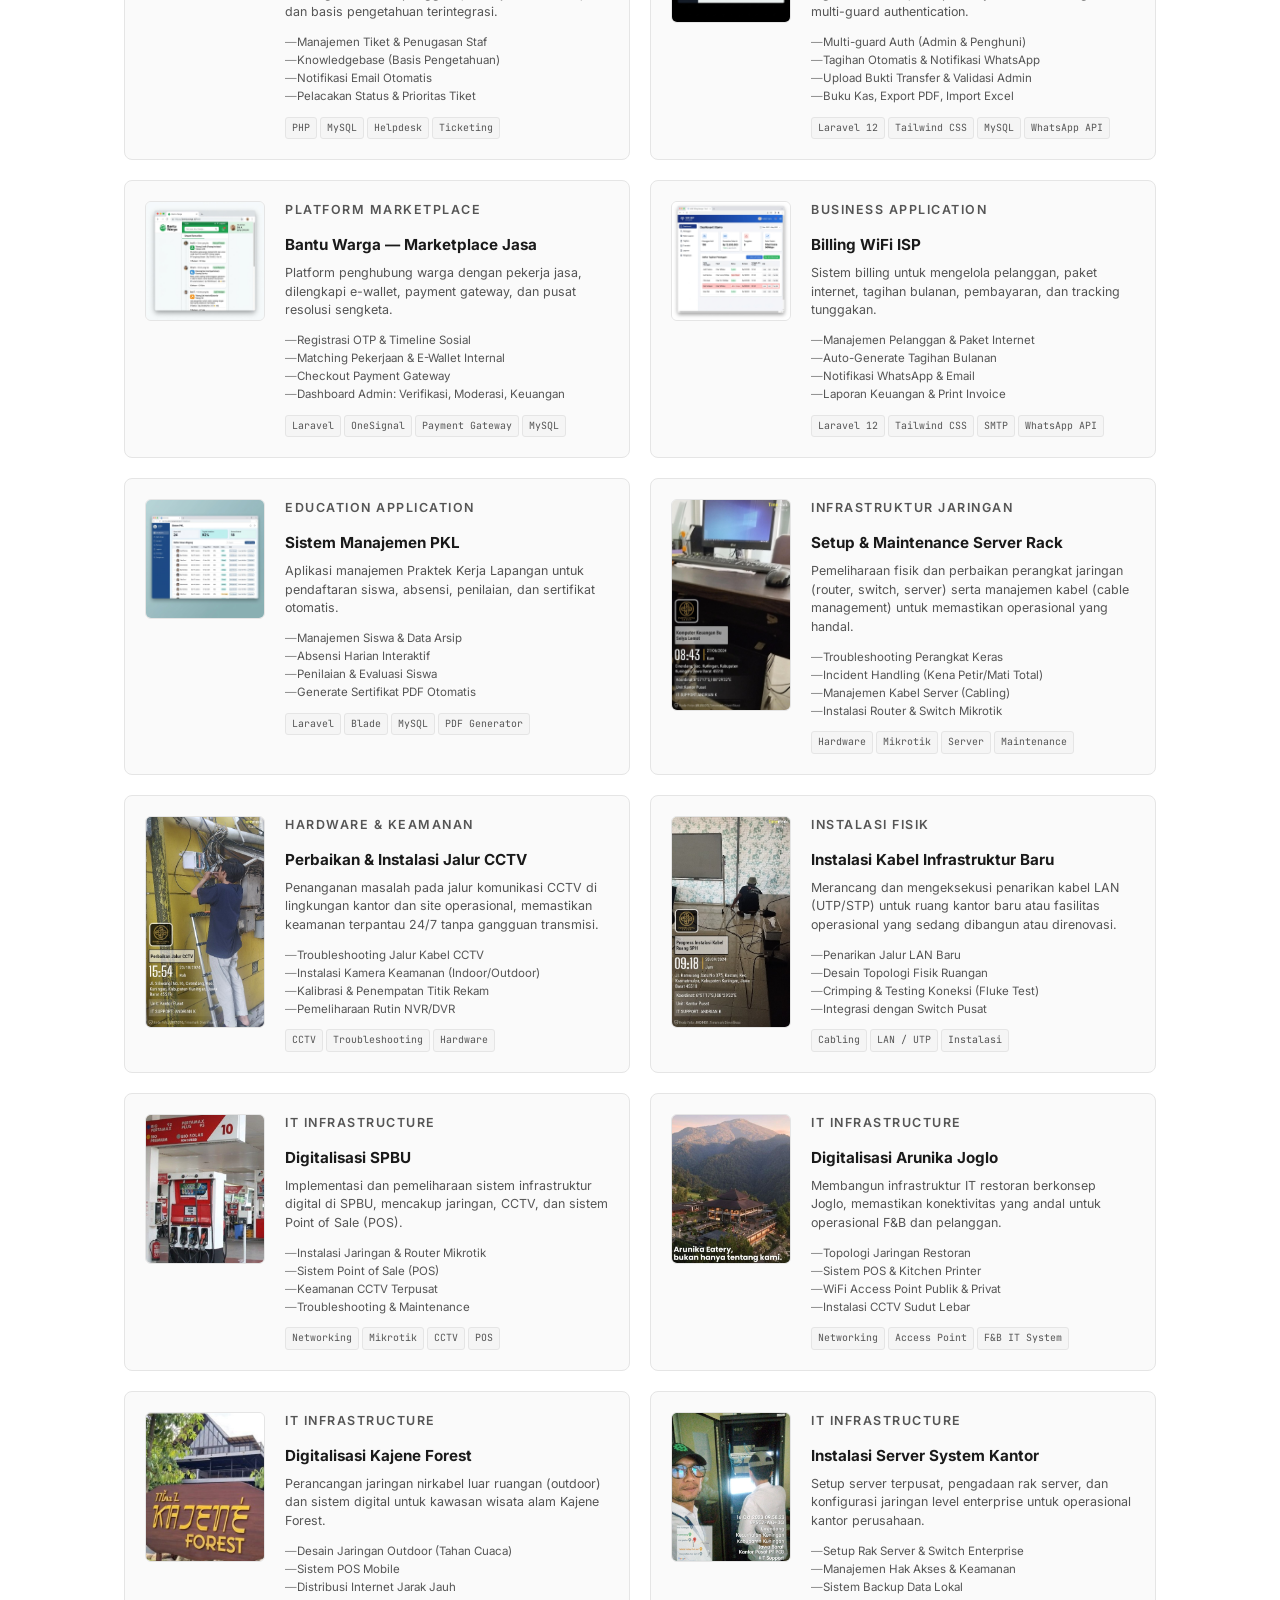
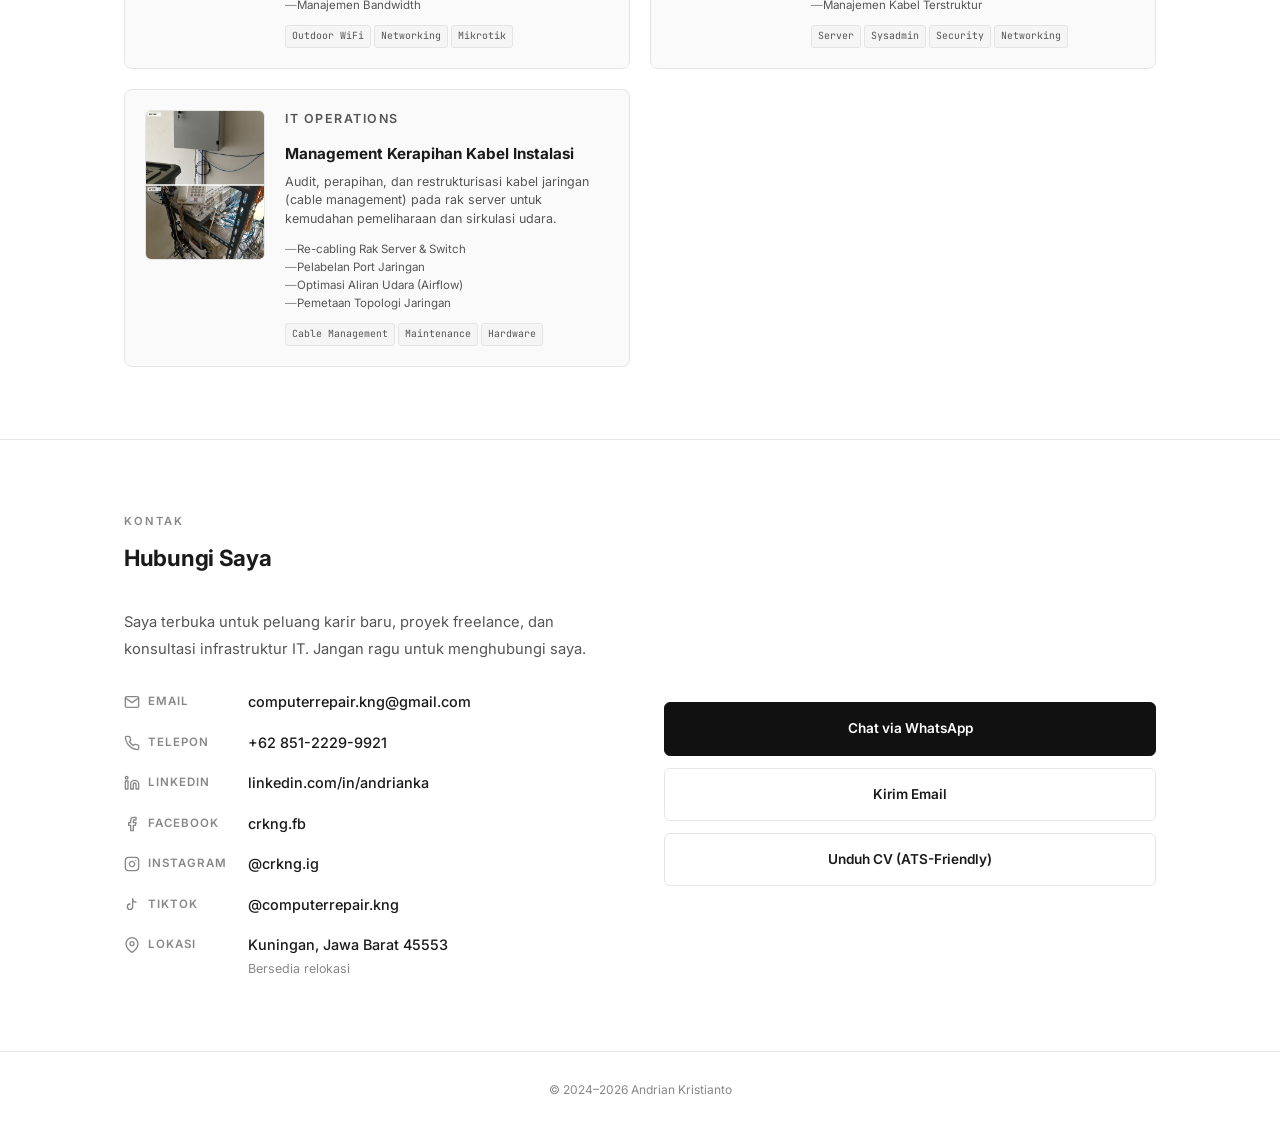
==== commit 3e07e6c5: "Include Helpdesk in website production lists" ====
--- a/index.html
+++ b/index.html
@@ -96,7 +96,7 @@
                     <p>
                         Saat ini menjabat sebagai Administrator Senior Infrastruktur & Jaringan IT di 
                         PT Puspita Cipta Group, mengelola operasional TI multi-site untuk divisi Oil & Gas, 
-                        F&B, dan Resort. <strong>Saya memiliki rekam jejak dalam mengefisiensikan pengeluaran infrastruktur digital dan pengadaan barang perusahaan hingga 50%</strong> melalui koordinasi vendor yang efektif dan penyusunan RAB yang akurat. Selain infrastruktur, saya mengembangkan aplikasi web internal menggunakan Laravel dan mengelola 8+ website produksi pada VPS.
+                        F&B, dan Resort. <strong>Saya memiliki rekam jejak dalam mengefisiensikan pengeluaran infrastruktur digital dan pengadaan barang perusahaan hingga 50%</strong> melalui koordinasi vendor yang efektif dan penyusunan RAB yang akurat. Selain infrastruktur, saya mengembangkan aplikasi web internal menggunakan Laravel dan mengelola 9+ website produksi pada VPS.
                     </p>
 
                     <div class="about-stats">
@@ -105,7 +105,7 @@
                             <div class="stat-label">Tahun Pengalaman</div>
                         </div>
                         <div class="stat-item">
-                            <div class="stat-number">8+</div>
+                            <div class="stat-number">9+</div>
                             <div class="stat-label">Website Produksi</div>
                         </div>
                         <div class="stat-item">
@@ -154,6 +154,10 @@
                     </div>
                     <div class="server-item">
                         <span class="name">demobilling.crkng.my.id</span>
+                        <span class="status">Active</span>
+                    </div>
+                    <div class="server-item">
+                        <span class="name">helpdesk.crkng.my.id</span>
                         <span class="status">Active</span>
                     </div>
                 </div>
@@ -244,7 +248,7 @@
                     <div class="exp-content">
                         <h3>Administrator Senior Infrastruktur & Jaringan IT</h3>
                         <p class="exp-company">PT Puspita Cipta Group — Oil & Gas, F&B, Resort</p>
-                        <p>Mengelola infrastruktur IT multi-site, jaringan Mikrotik, 100+ user, 8+ website produksi pada VPS. <strong>Mampu mengefisiensikan anggaran pengeluaran infrastruktur digital dan pengadaan barang (IT Procurement) hingga 50%</strong> melalui koordinasi vendor dan RAB yang tepat. Mengoptimalkan biaya ISP hingga ±30%. Membangun aplikasi web internal dengan Laravel.</p>
+                        <p>Mengelola infrastruktur IT multi-site, jaringan Mikrotik, 100+ user, 9+ website produksi pada VPS. <strong>Mampu mengefisiensikan anggaran pengeluaran infrastruktur digital dan pengadaan barang (IT Procurement) hingga 50%</strong> melalui koordinasi vendor dan RAB yang tepat. Mengoptimalkan biaya ISP hingga ±30%. Membangun aplikasi web internal dengan Laravel.</p>
                     </div>
                 </div>
                 <div class="exp-item reveal">
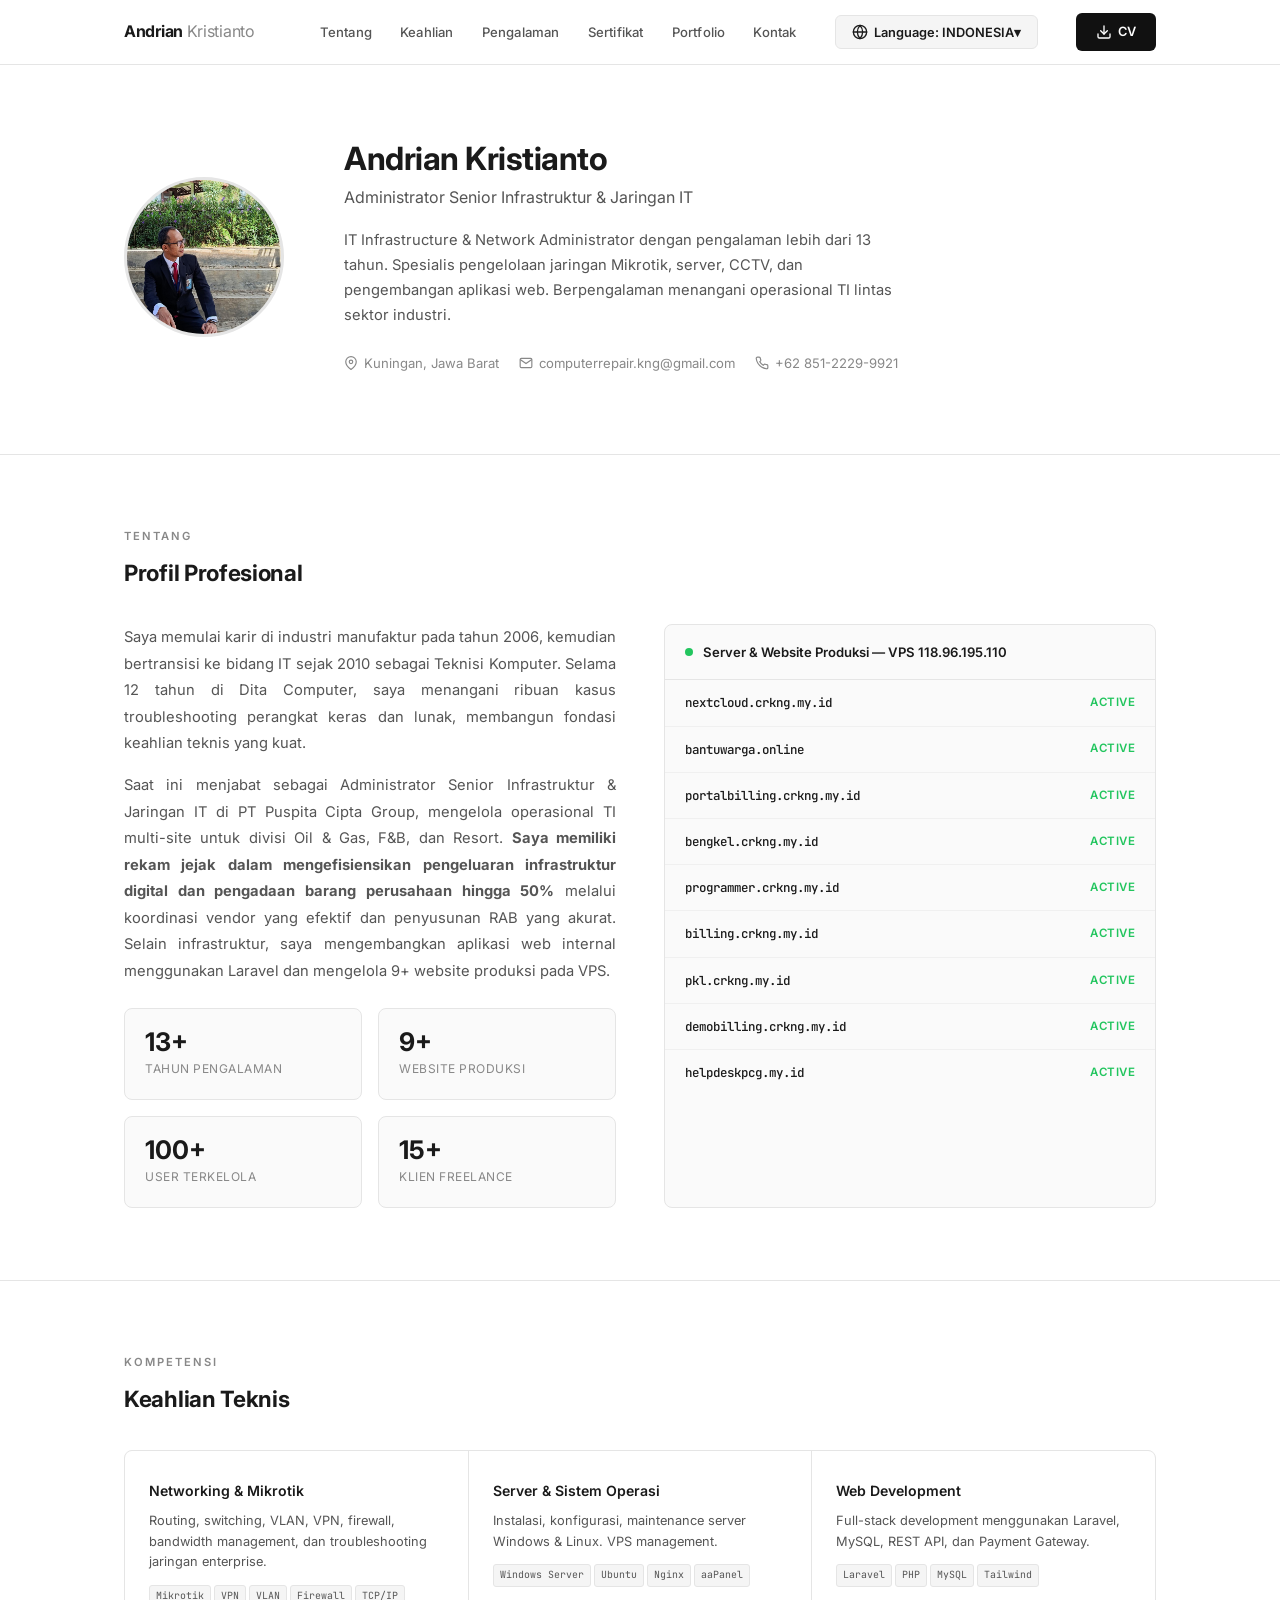
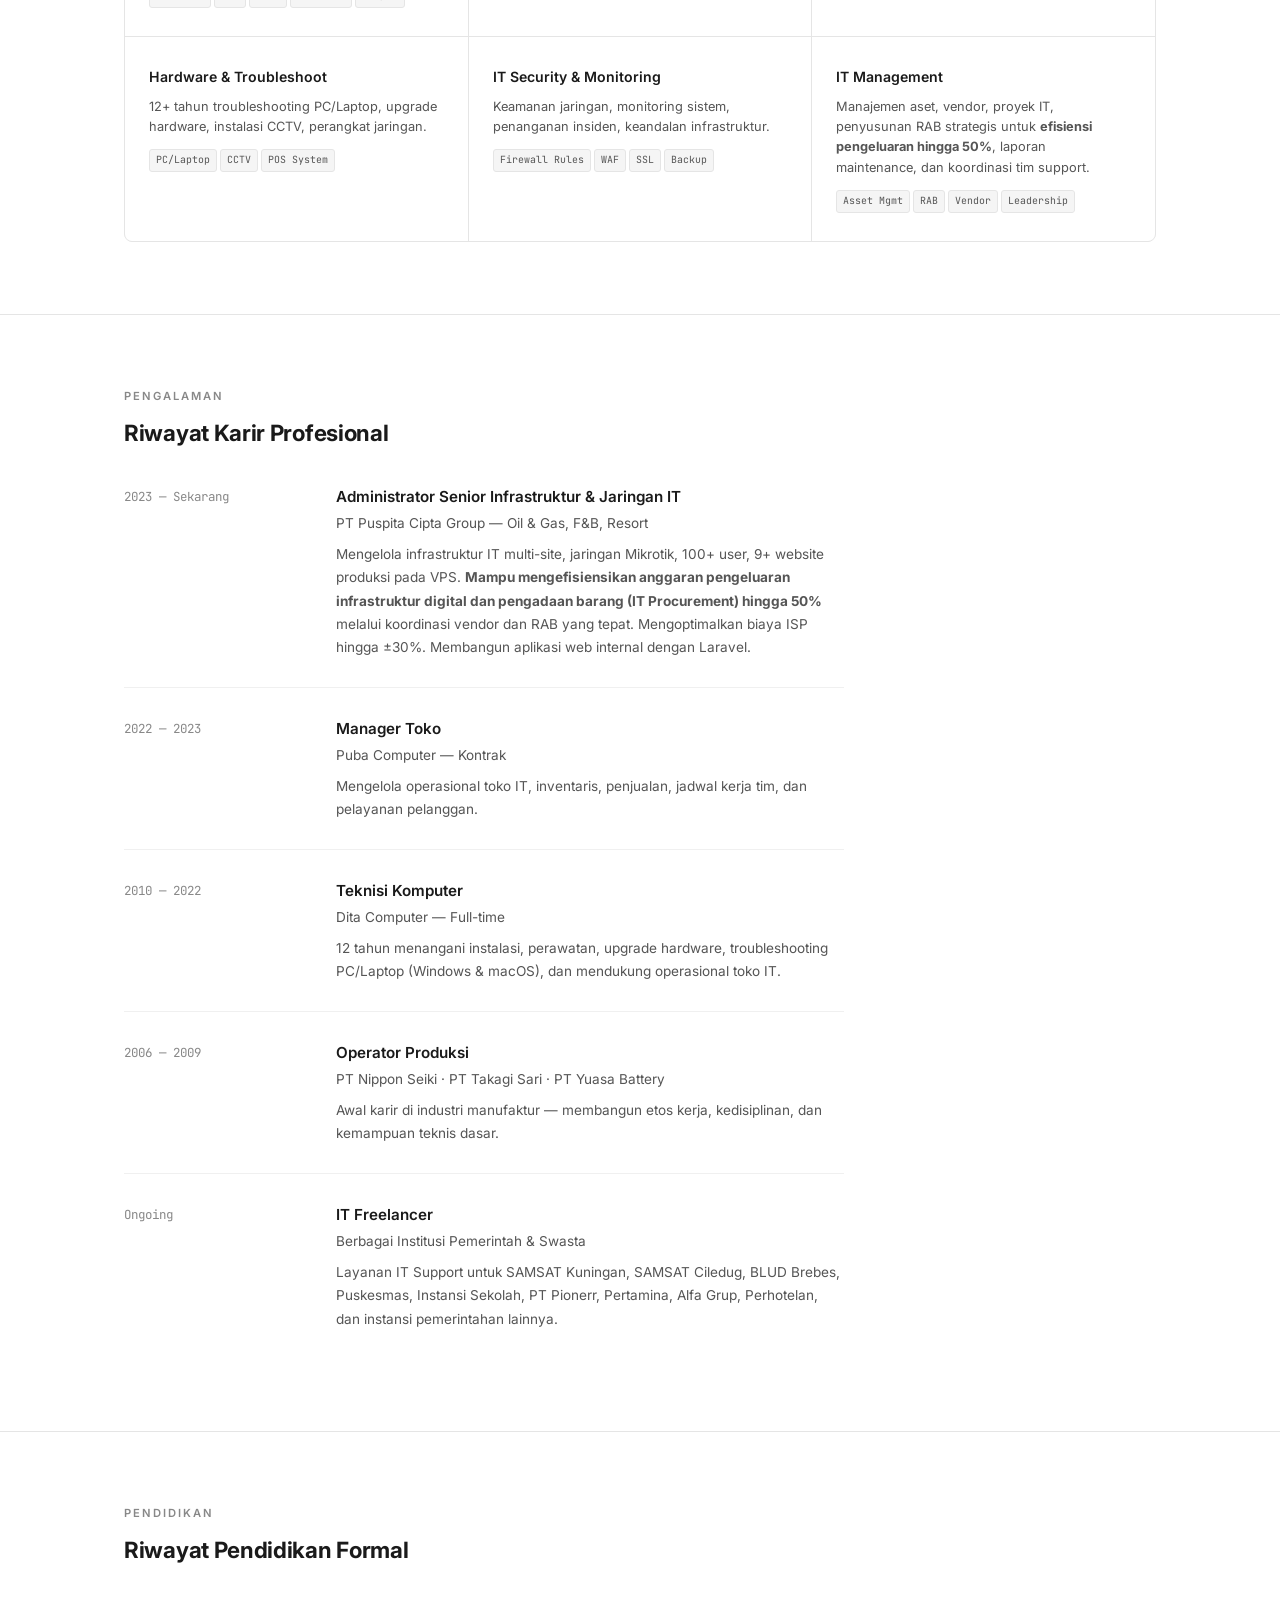
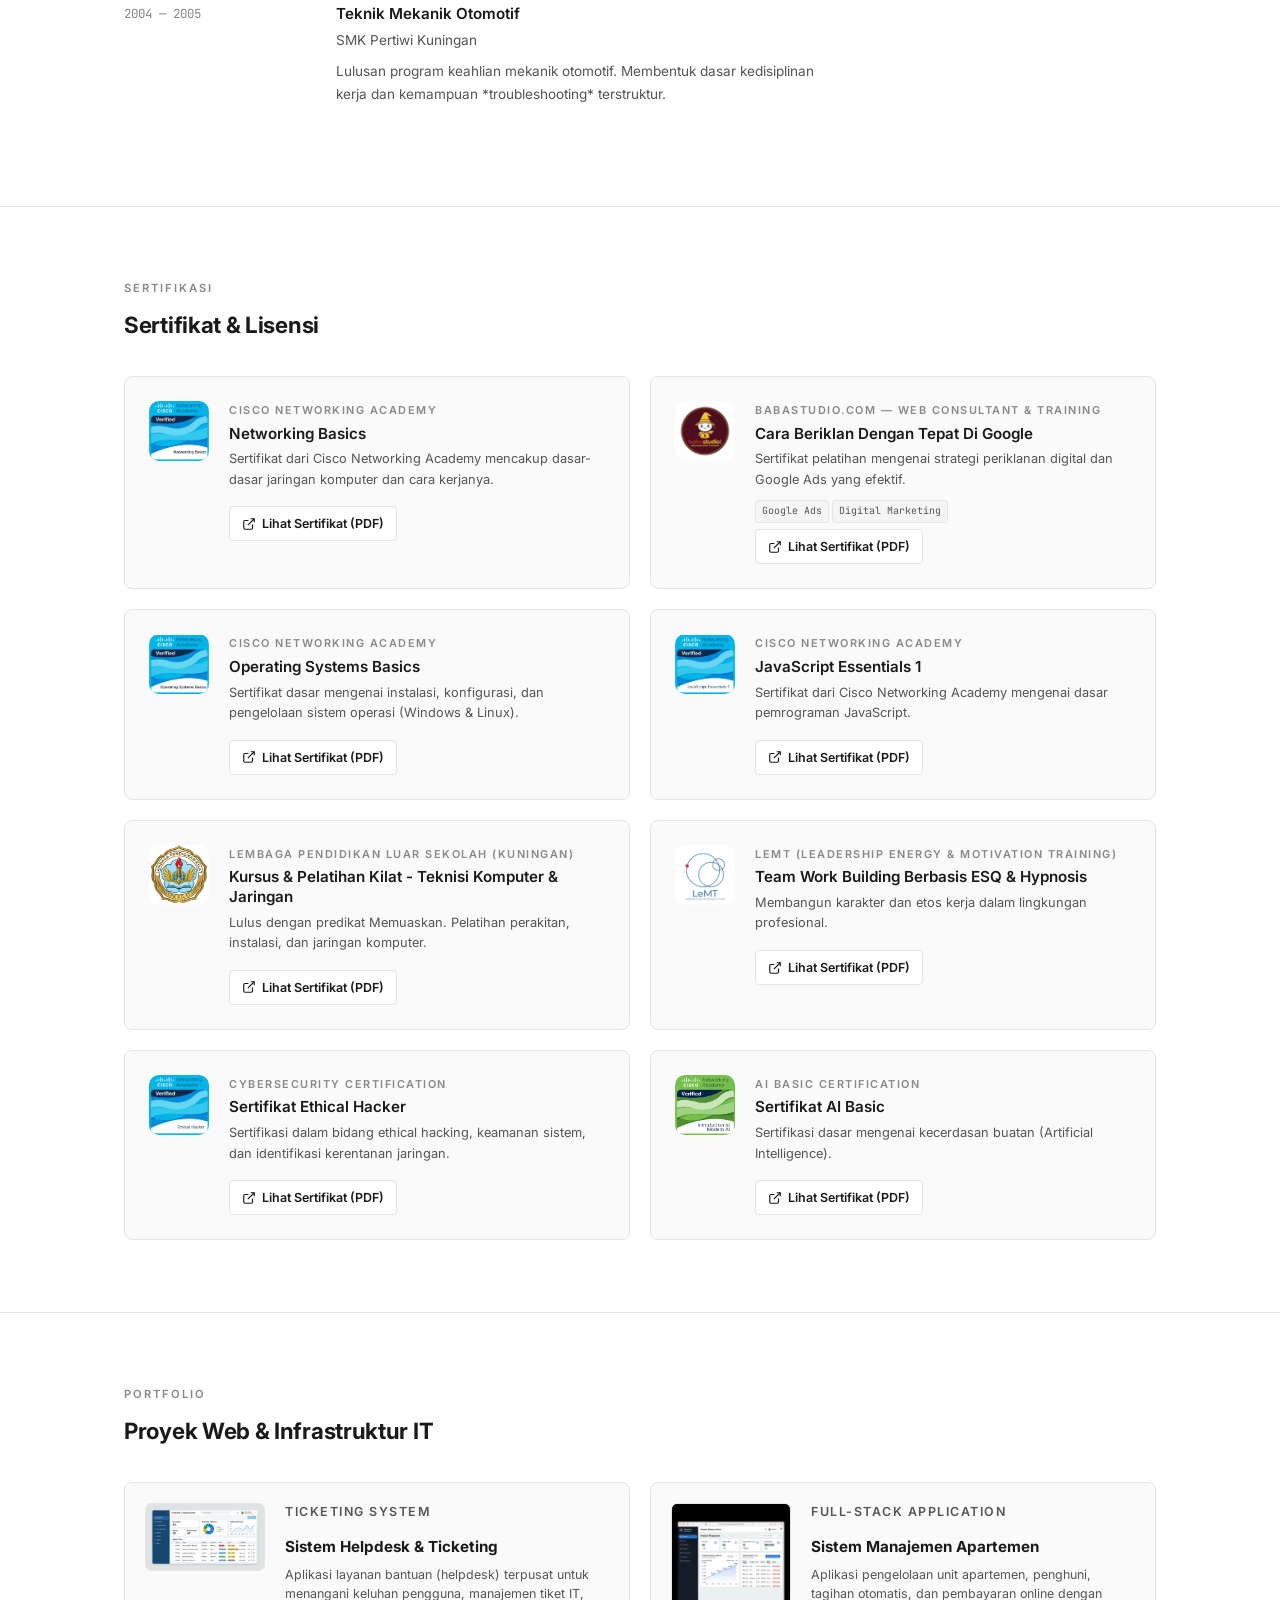
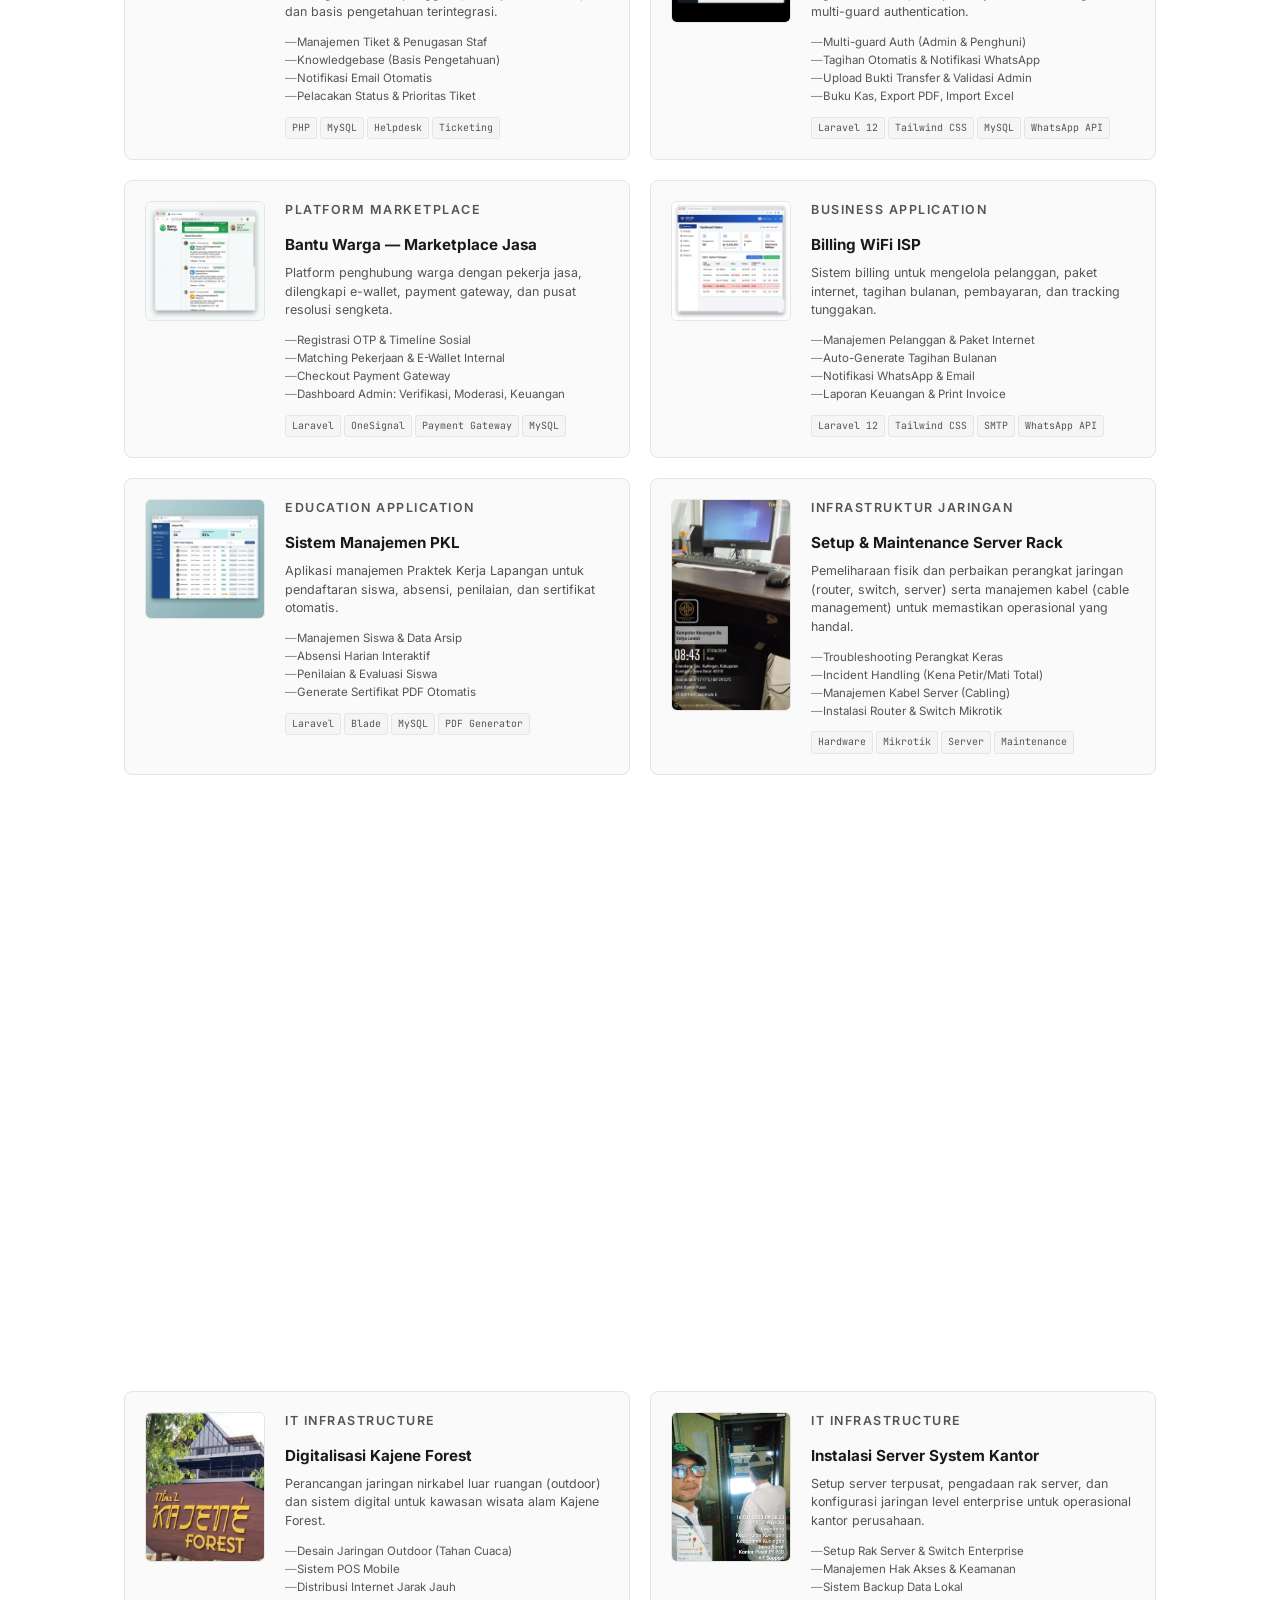
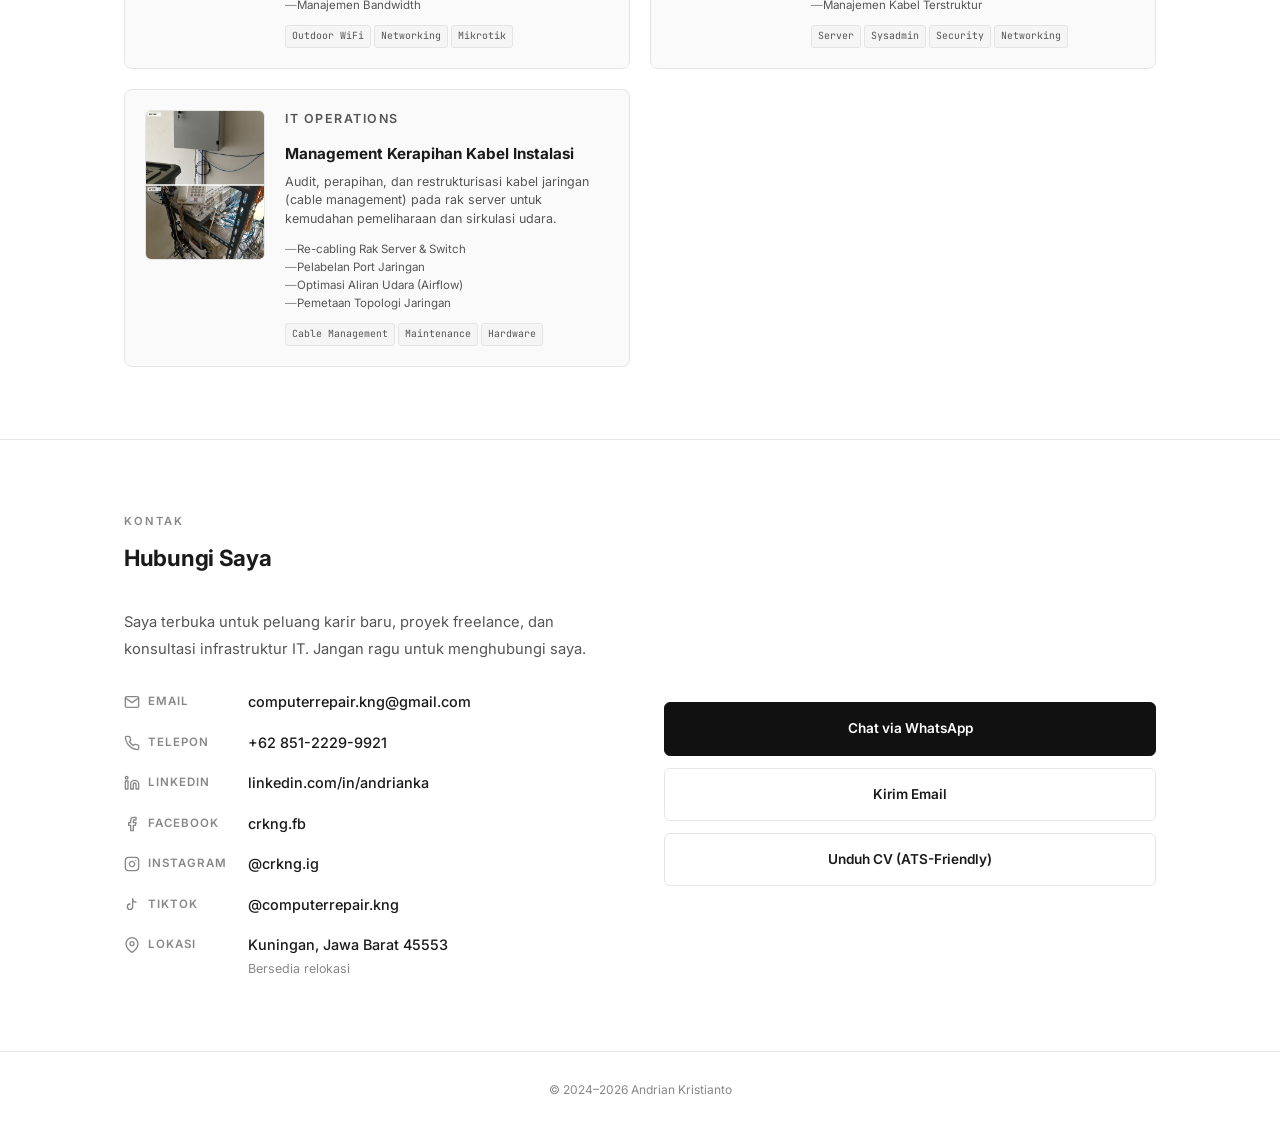
==== commit 98c7af4b: "Fix helpdesk domain to helpdeskpcg.my.id" ====
--- a/index.html
+++ b/index.html
@@ -157,7 +157,7 @@
                         <span class="status">Active</span>
                     </div>
                     <div class="server-item">
-                        <span class="name">helpdesk.crkng.my.id</span>
+                        <span class="name">helpdeskpcg.my.id</span>
                         <span class="status">Active</span>
                     </div>
                 </div>
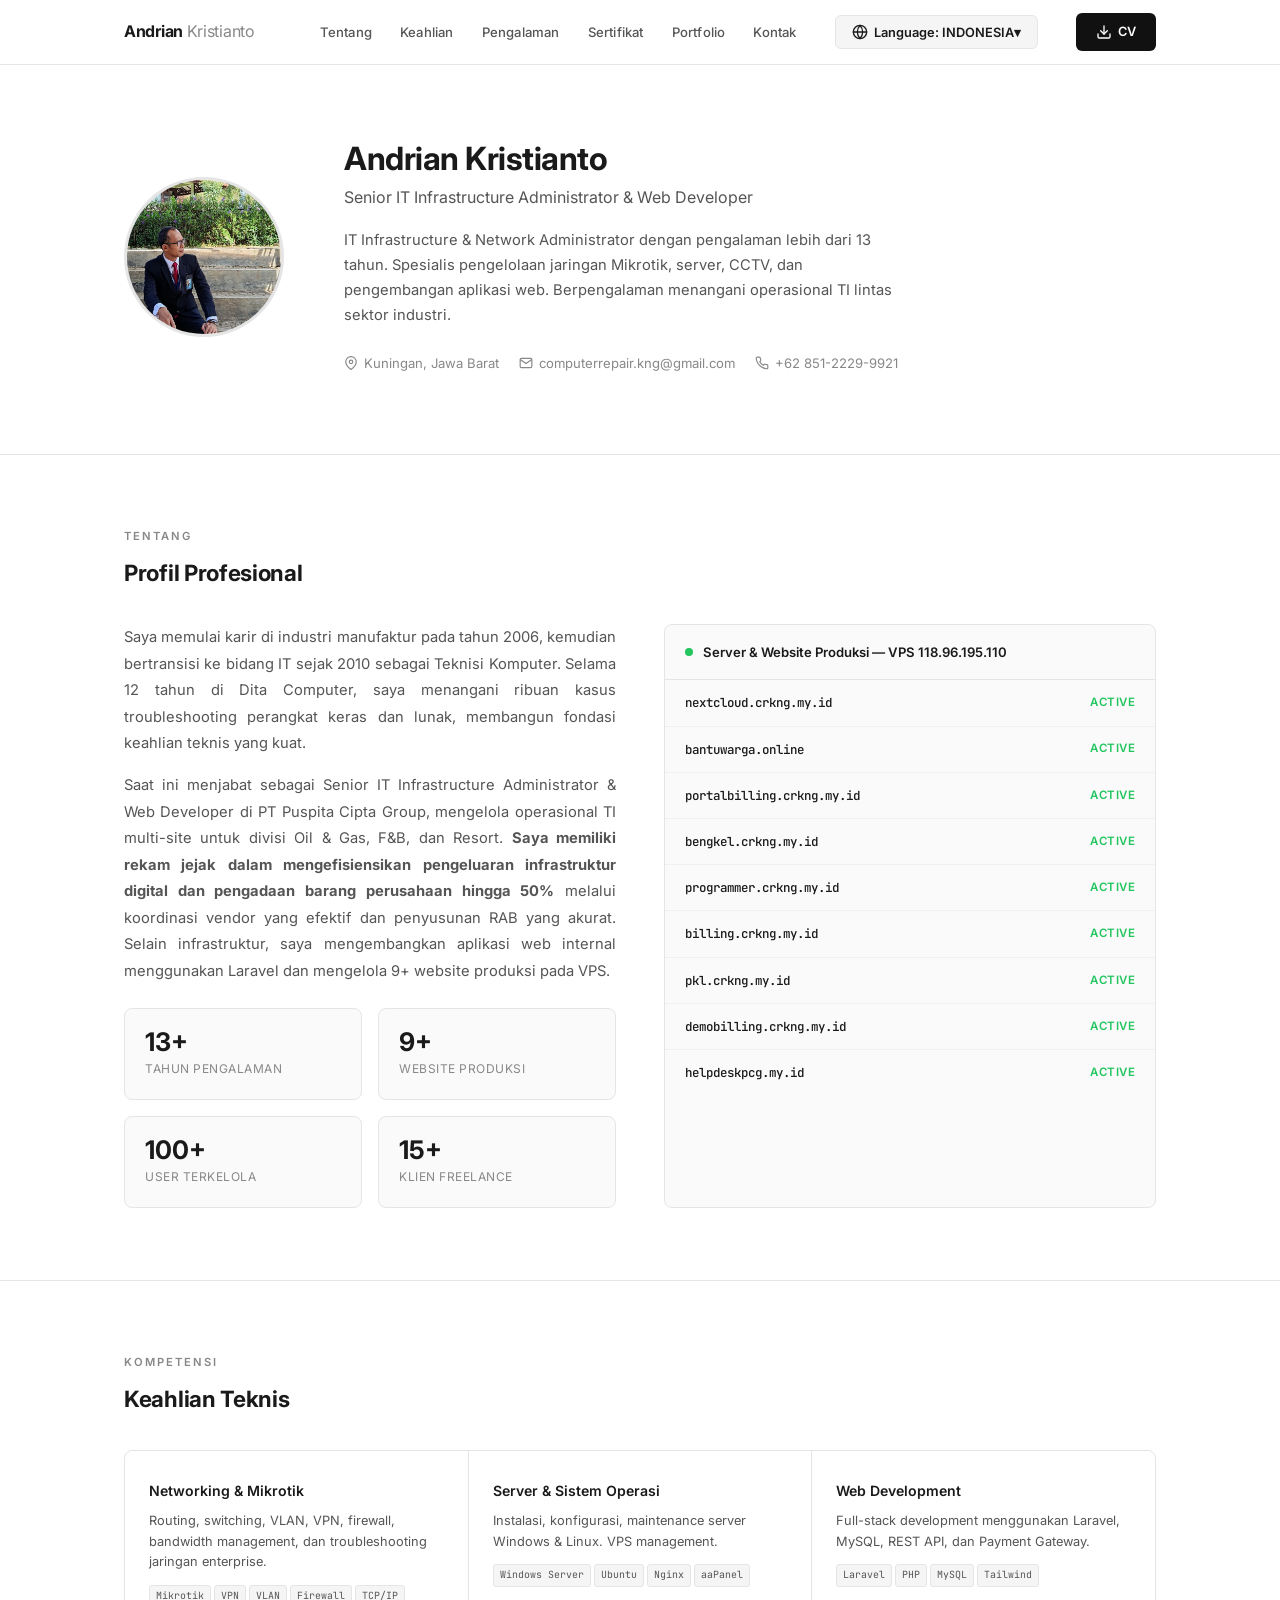
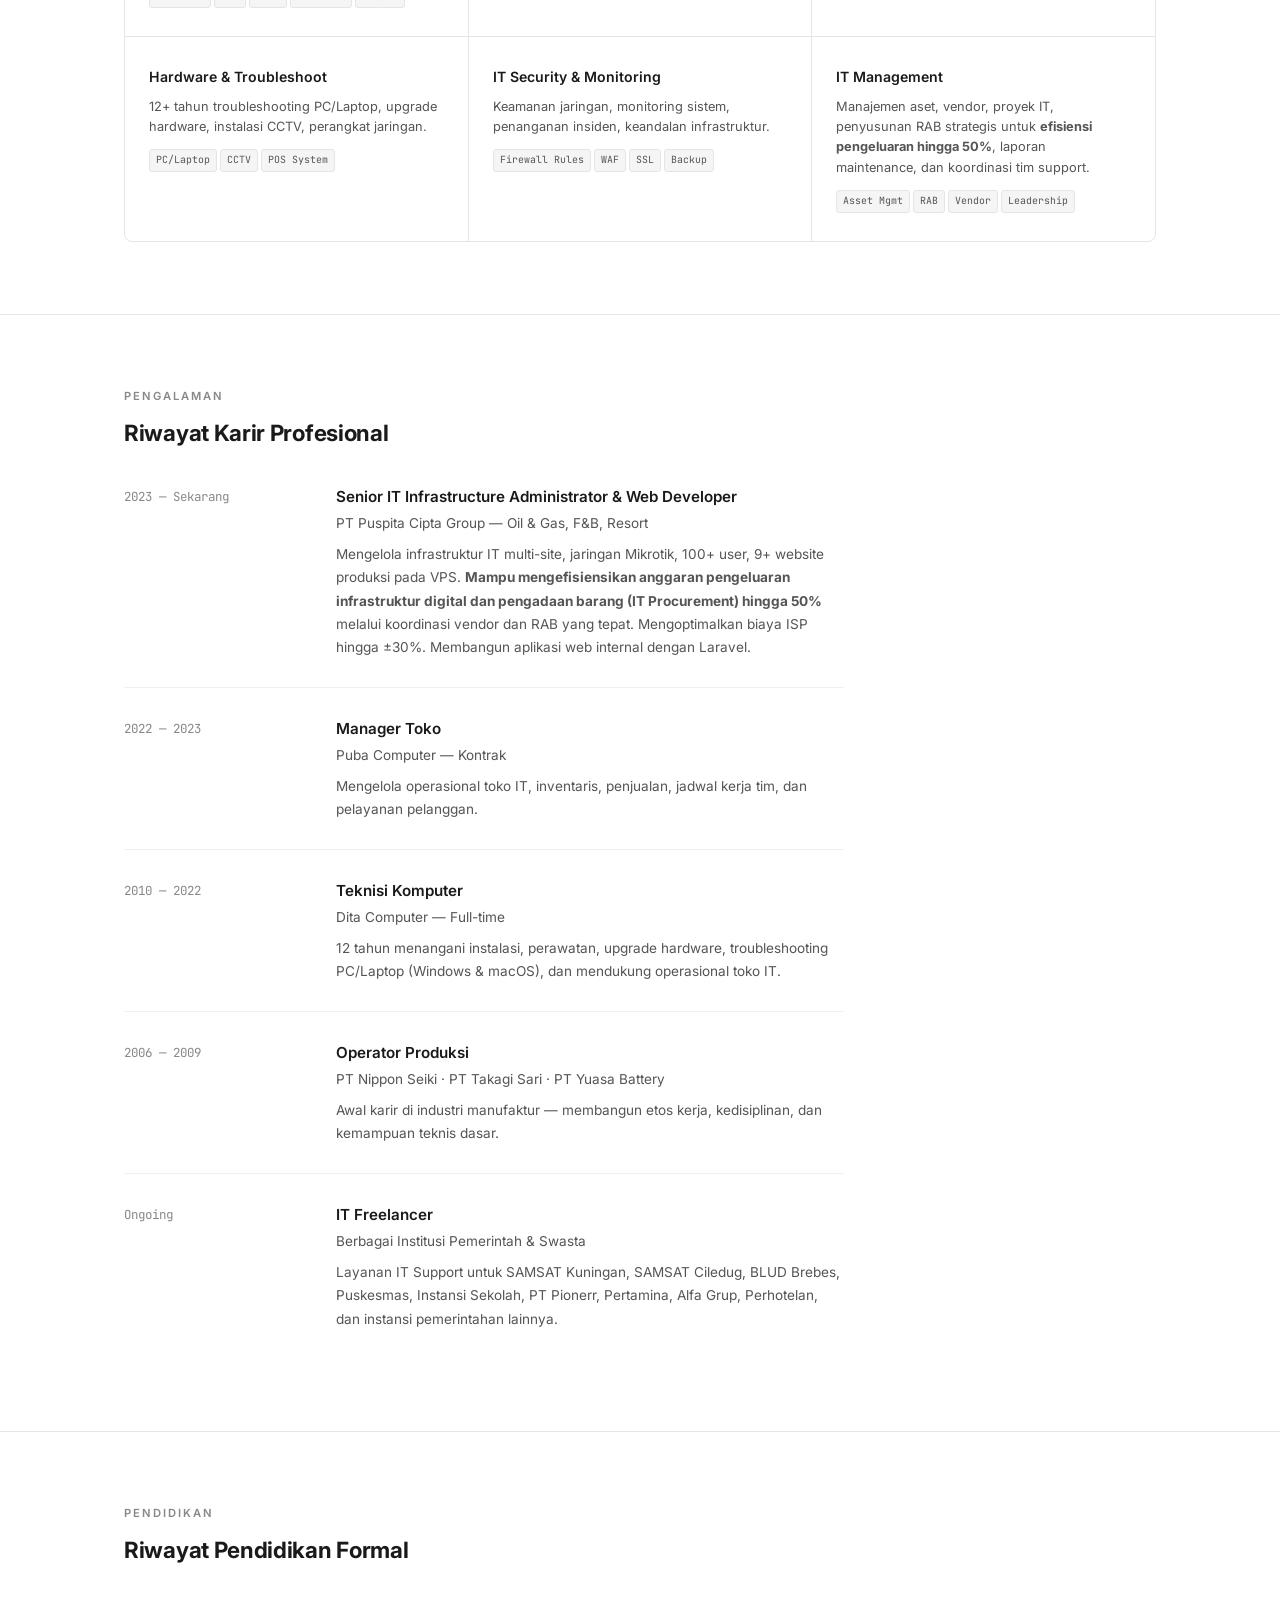
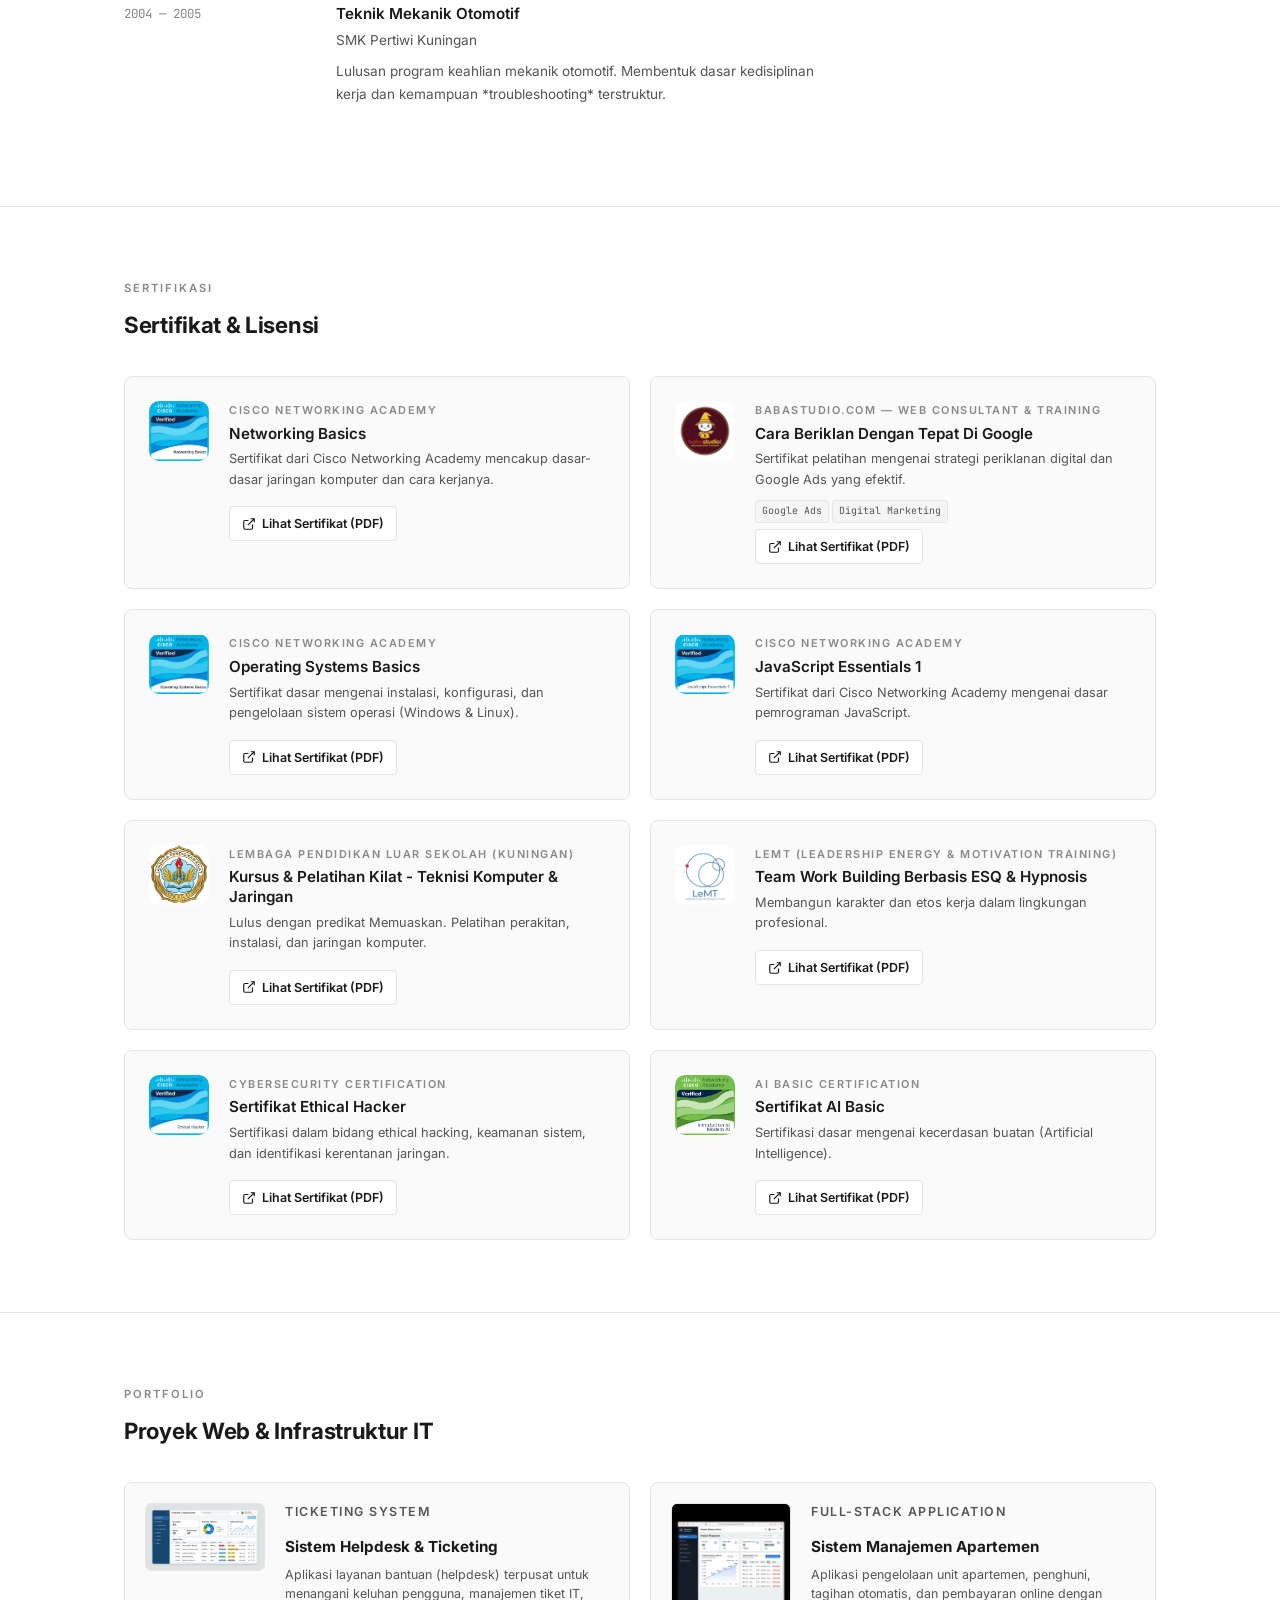
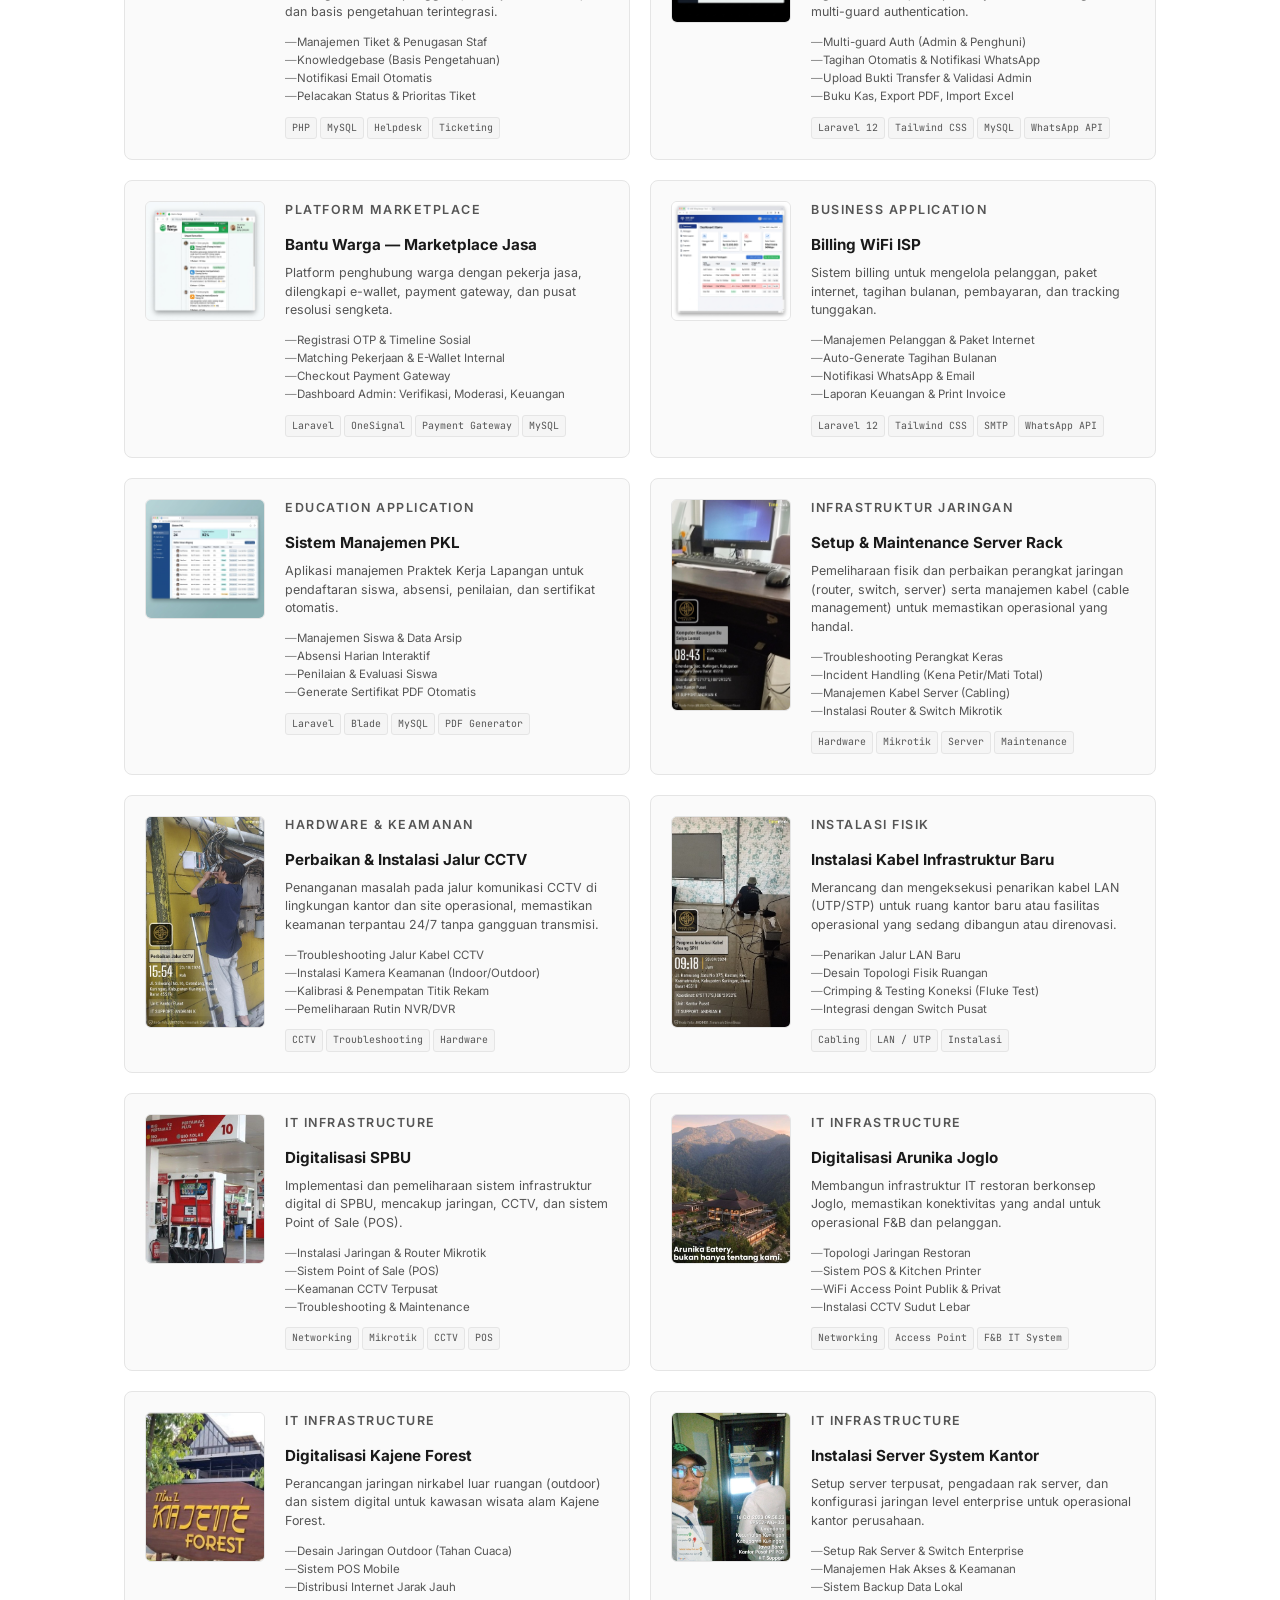
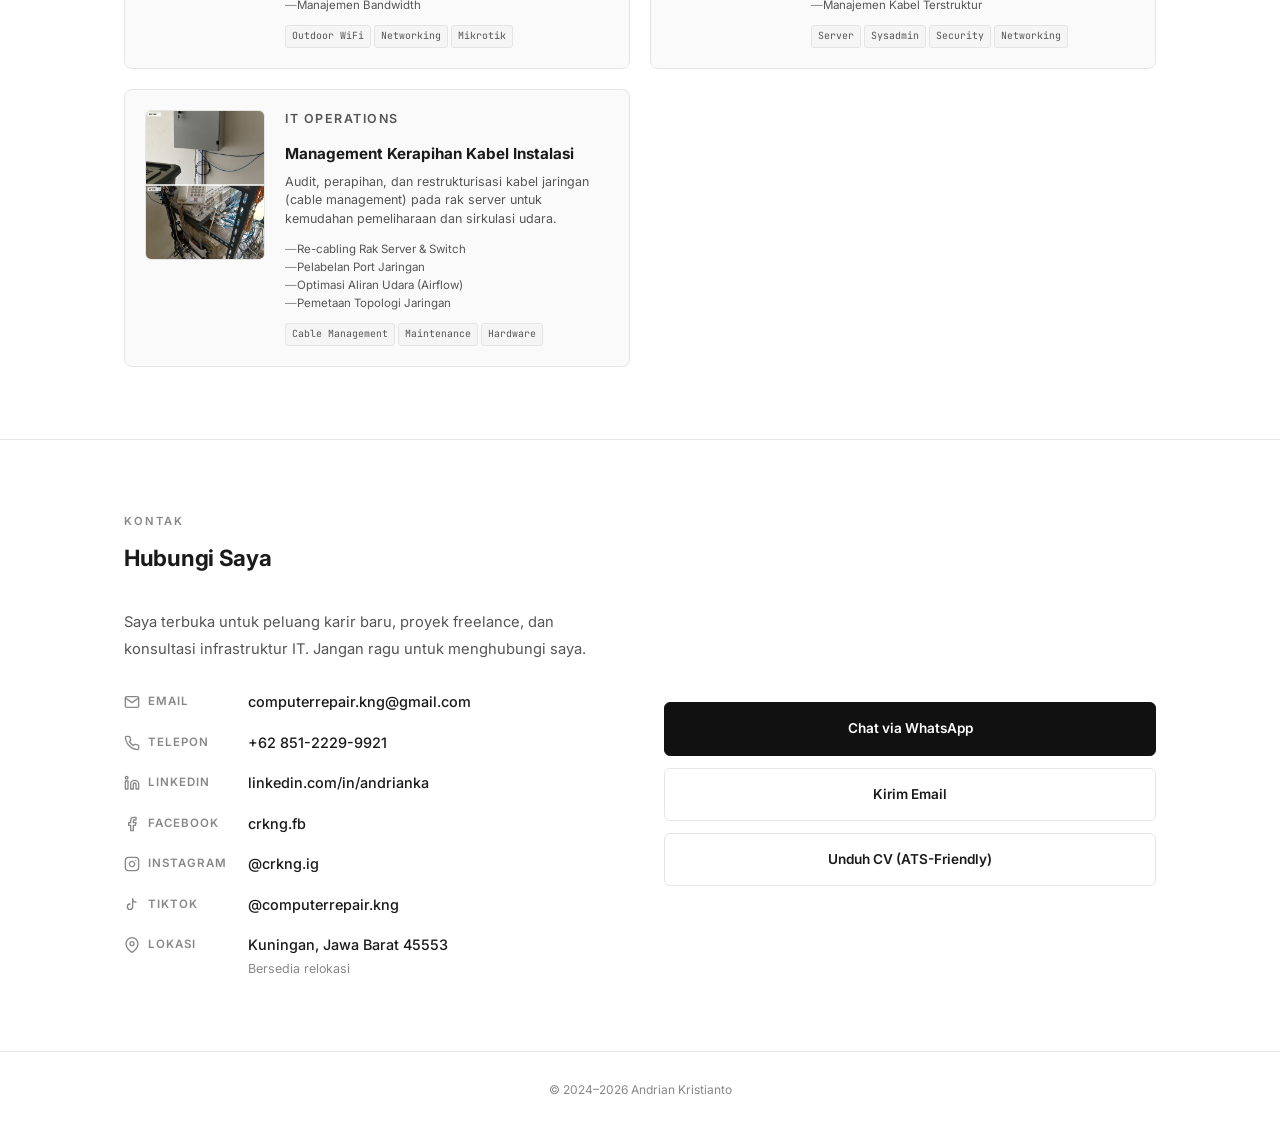
==== commit 9d7bc3d9: "Apply HR feedback: refine titles, skills, and projects" ====
--- a/index.html
+++ b/index.html
@@ -54,7 +54,7 @@
                 </div>
                 <div class="hero-info">
                     <h1>Andrian Kristianto</h1>
-                    <p class="hero-title">Administrator Senior Infrastruktur & Jaringan IT</p>
+                    <p class="hero-title">Senior IT Infrastructure Administrator & Web Developer</p>
                     <p class="hero-desc">
                         IT Infrastructure & Network Administrator dengan pengalaman lebih dari 13 tahun. 
                         Spesialis pengelolaan jaringan Mikrotik, server, CCTV, dan pengembangan 
@@ -94,7 +94,7 @@
                         yang kuat.
                     </p>
                     <p>
-                        Saat ini menjabat sebagai Administrator Senior Infrastruktur & Jaringan IT di 
+                        Saat ini menjabat sebagai Senior IT Infrastructure Administrator & Web Developer di 
                         PT Puspita Cipta Group, mengelola operasional TI multi-site untuk divisi Oil & Gas, 
                         F&B, dan Resort. <strong>Saya memiliki rekam jejak dalam mengefisiensikan pengeluaran infrastruktur digital dan pengadaan barang perusahaan hingga 50%</strong> melalui koordinasi vendor yang efektif dan penyusunan RAB yang akurat. Selain infrastruktur, saya mengembangkan aplikasi web internal menggunakan Laravel dan mengelola 9+ website produksi pada VPS.
                     </p>
@@ -246,7 +246,7 @@
                 <div class="exp-item reveal">
                     <div class="exp-date">2023 — Sekarang</div>
                     <div class="exp-content">
-                        <h3>Administrator Senior Infrastruktur & Jaringan IT</h3>
+                        <h3>Senior IT Infrastructure Administrator & Web Developer</h3>
                         <p class="exp-company">PT Puspita Cipta Group — Oil & Gas, F&B, Resort</p>
                         <p>Mengelola infrastruktur IT multi-site, jaringan Mikrotik, 100+ user, 9+ website produksi pada VPS. <strong>Mampu mengefisiensikan anggaran pengeluaran infrastruktur digital dan pengadaan barang (IT Procurement) hingga 50%</strong> melalui koordinasi vendor dan RAB yang tepat. Mengoptimalkan biaya ISP hingga ±30%. Membangun aplikasi web internal dengan Laravel.</p>
                     </div>
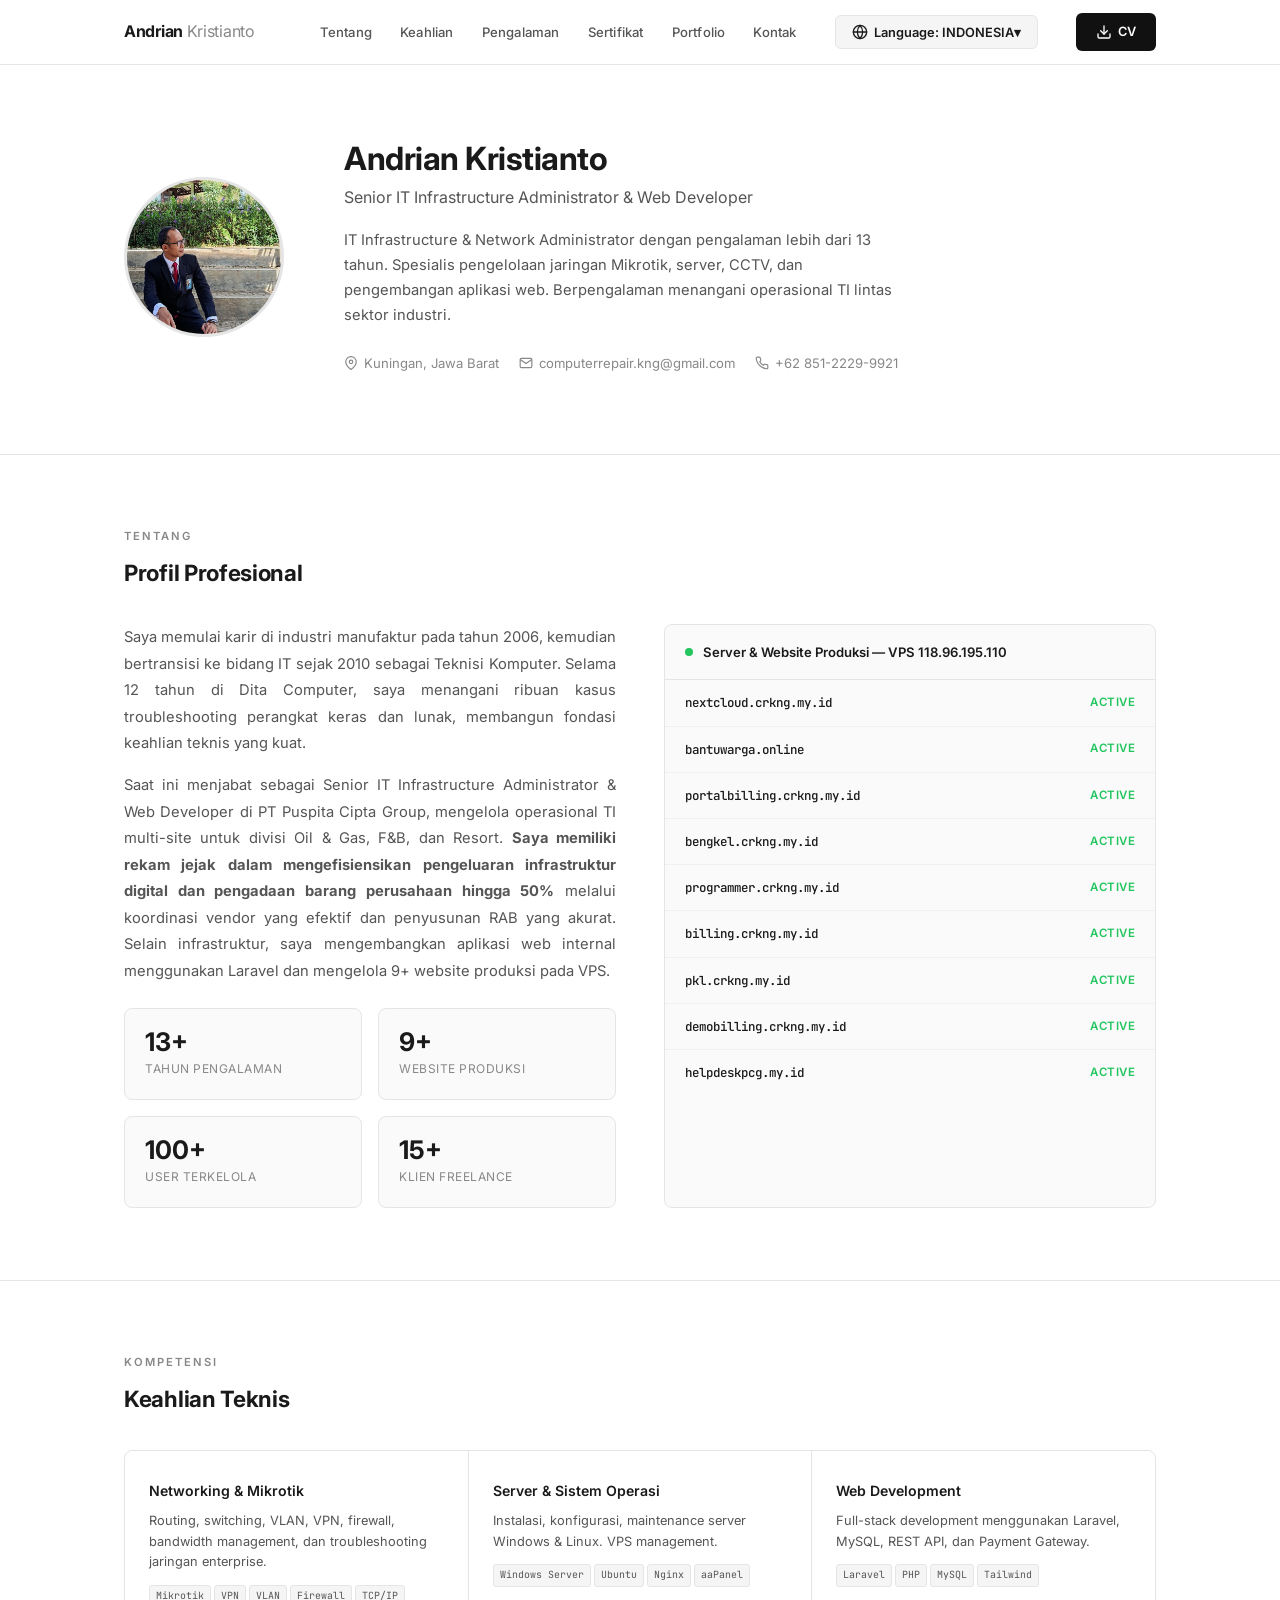
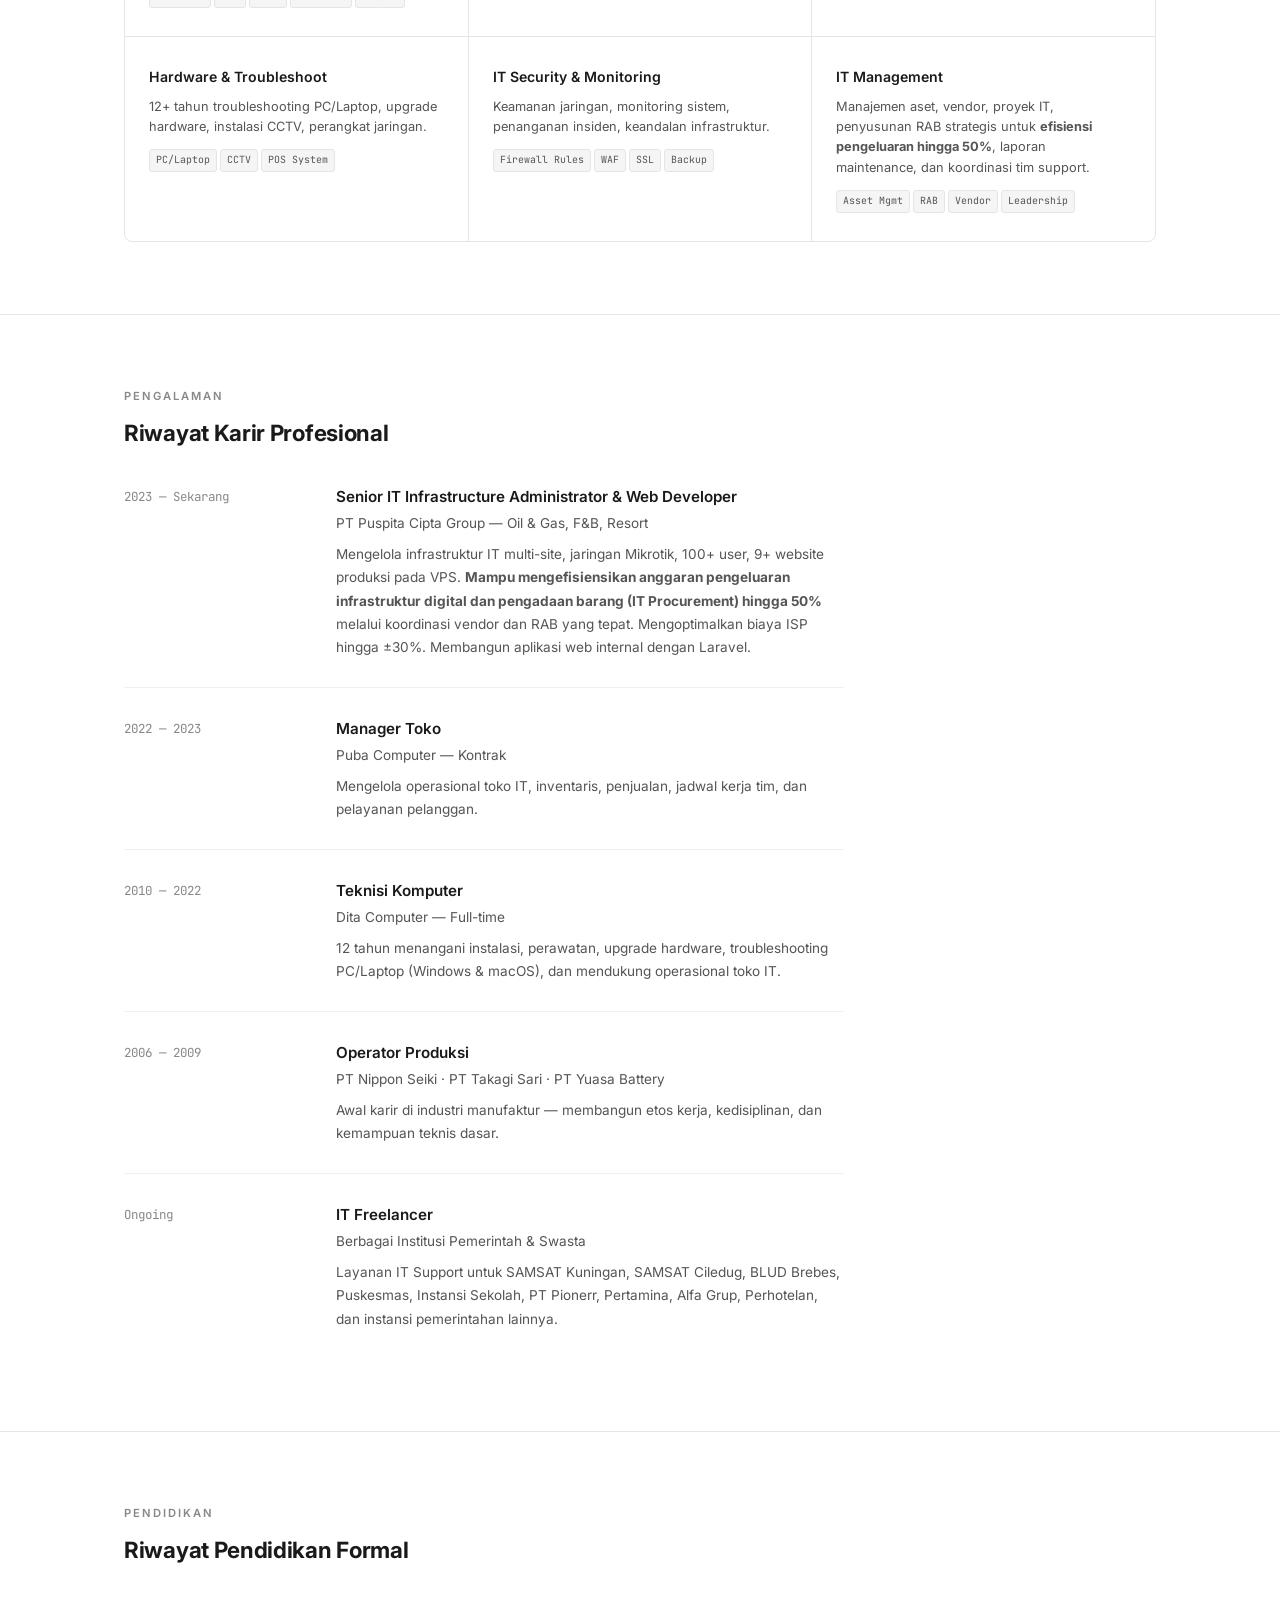
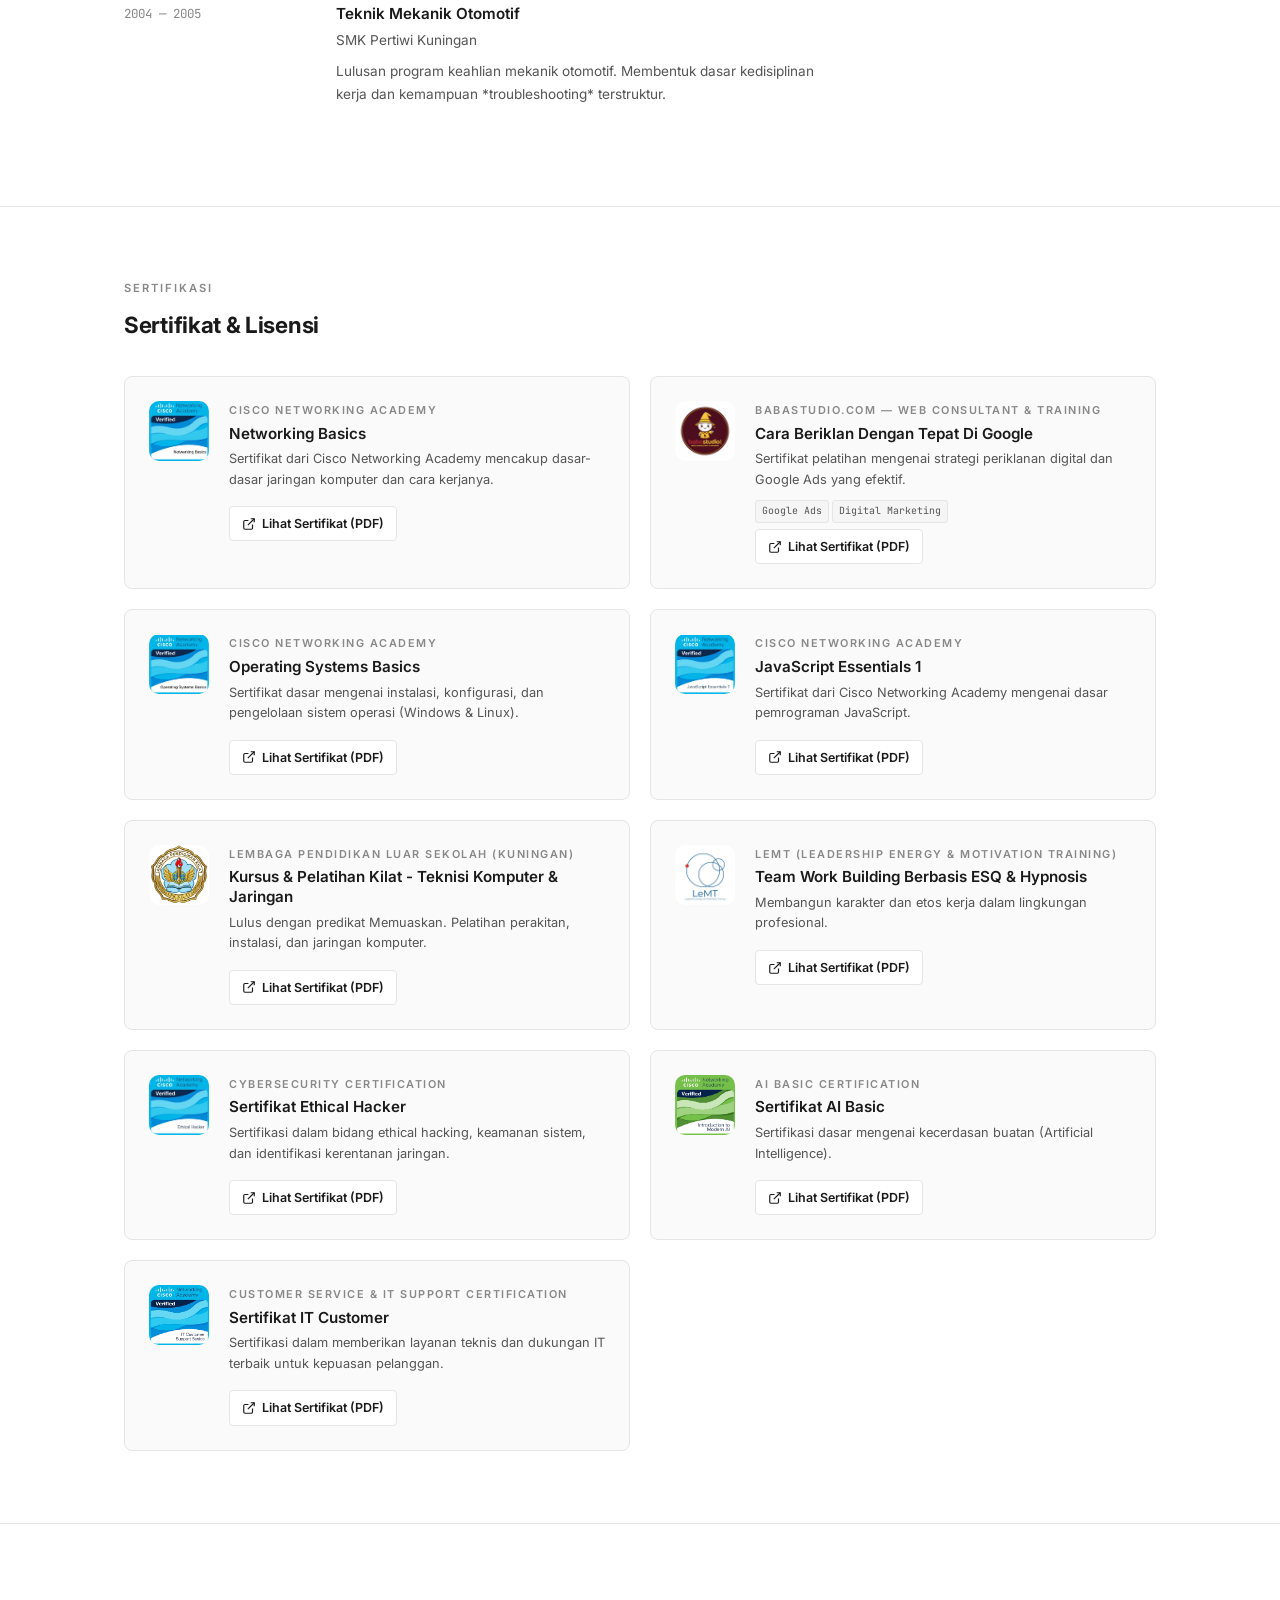
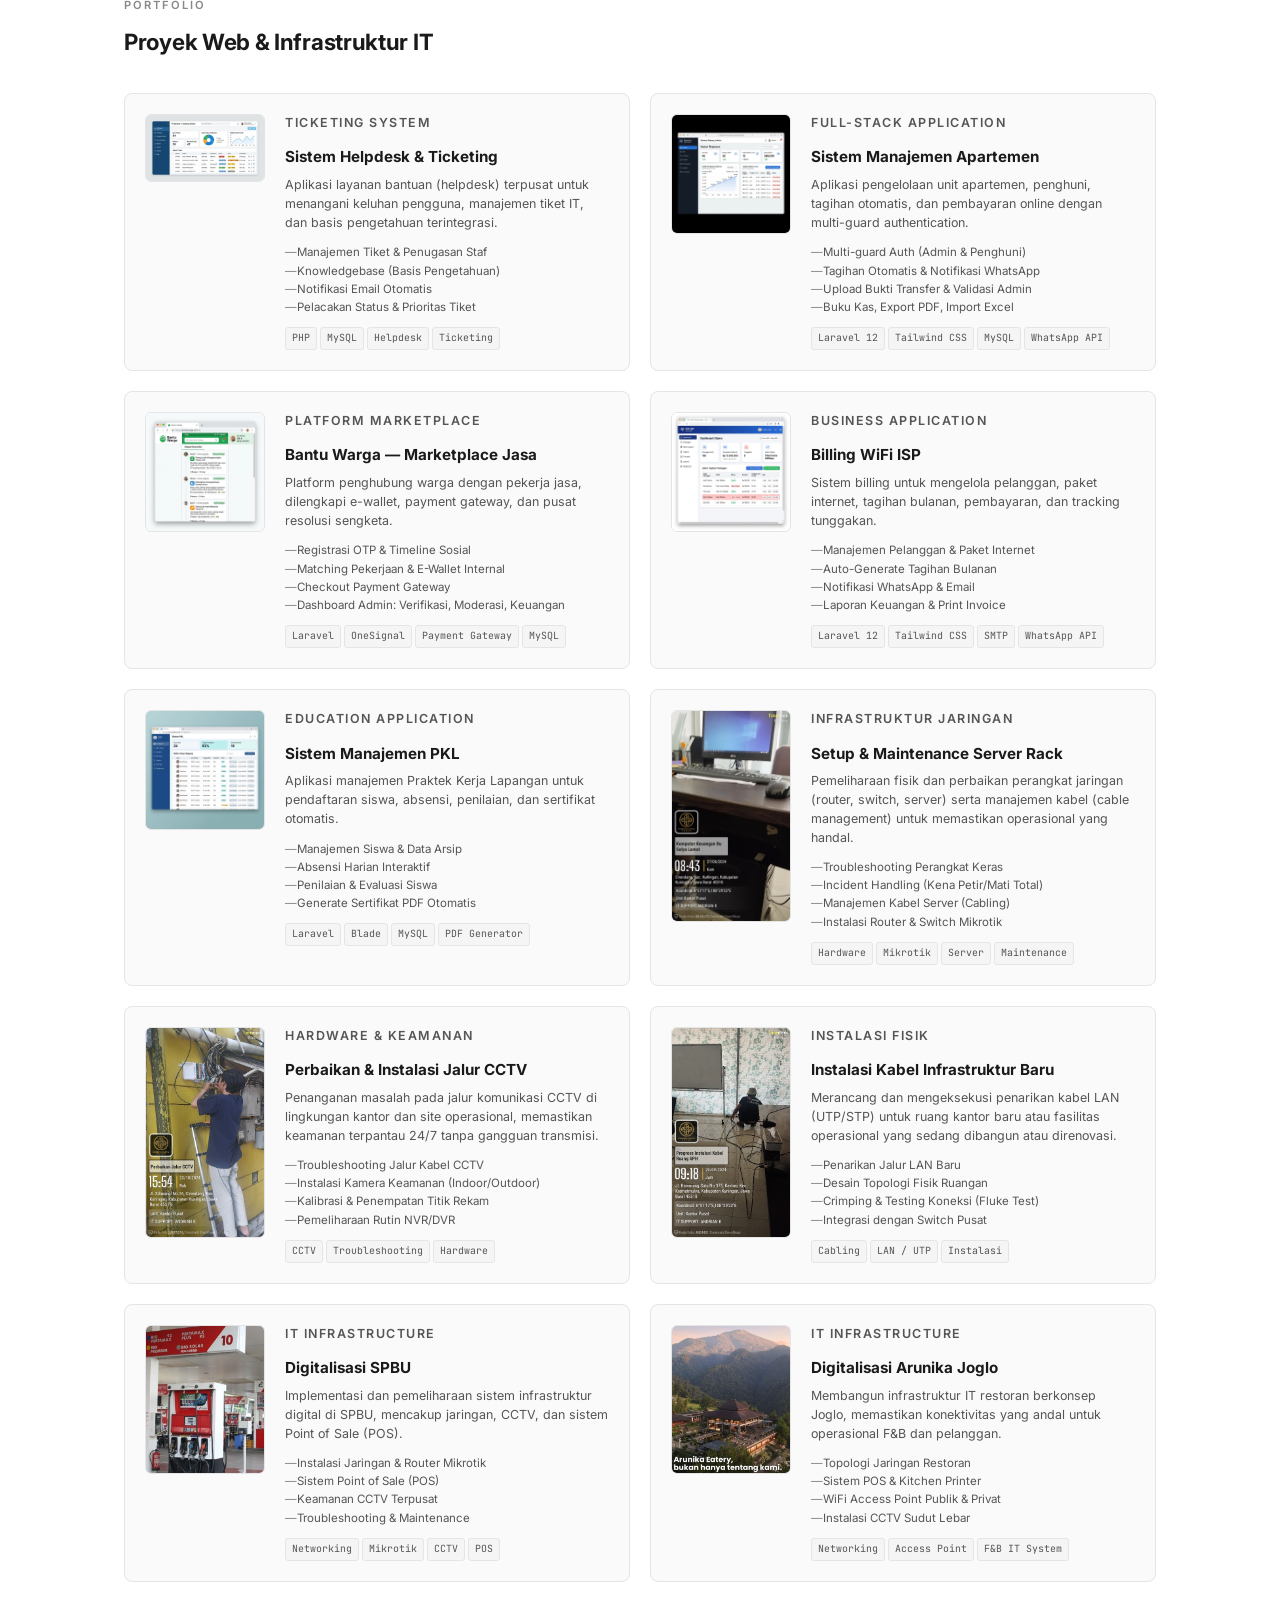
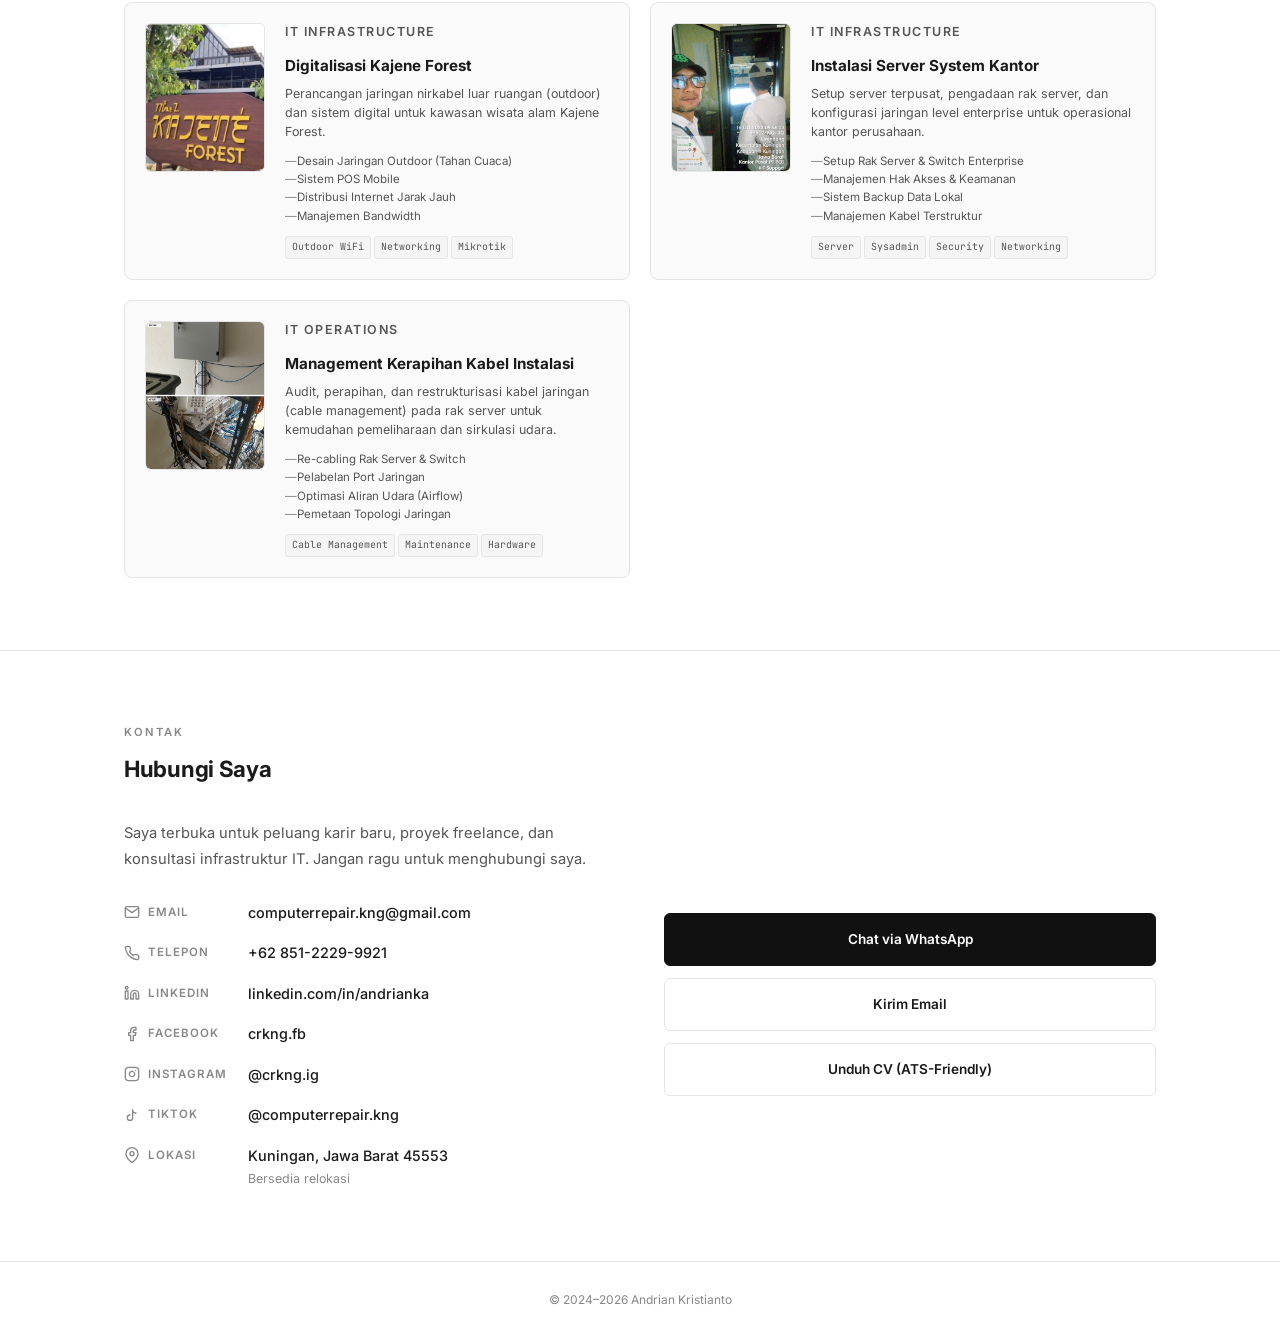
==== commit 9e9e550a: "Add IT Customer certification and badge" ====
--- a/index.html
+++ b/index.html
@@ -437,6 +437,21 @@
                     </div>
                 </div>
 
+                <div class="cert-card">
+                    <div class="cert-badge" style="padding: 0; overflow: hidden; background: transparent; border: none; box-shadow: none;">
+                        <img src="assets/img/itcustomer.jpg" alt="IT Customer Badge" style="width: 100%; height: 100%; object-fit: contain; border-radius: 8px;">
+                    </div>
+                    <div class="cert-info">
+                        <p class="cert-issuer">Customer Service & IT Support Certification</p>
+                        <h3>Sertifikat IT Customer</h3>
+                        <p class="cert-desc">Sertifikasi dalam memberikan layanan teknis dan dukungan IT terbaik untuk kepuasan pelanggan.</p>
+                        <a href="Sertifikat/Sertifikat ITCustomer.pdf" target="_blank" class="cert-link">
+                            <svg viewBox="0 0 24 24" width="14" height="14" stroke="currentColor" stroke-width="2" fill="none"><path d="M18 13v6a2 2 0 0 1-2 2H5a2 2 0 0 1-2-2V8a2 2 0 0 1 2-2h6"></path><polyline points="15 3 21 3 21 9"></polyline><line x1="10" y1="14" x2="21" y2="3"></line></svg>
+                            Lihat Sertifikat (PDF)
+                        </a>
+                    </div>
+                </div>
+
             </div>
         </div>
     </section>
